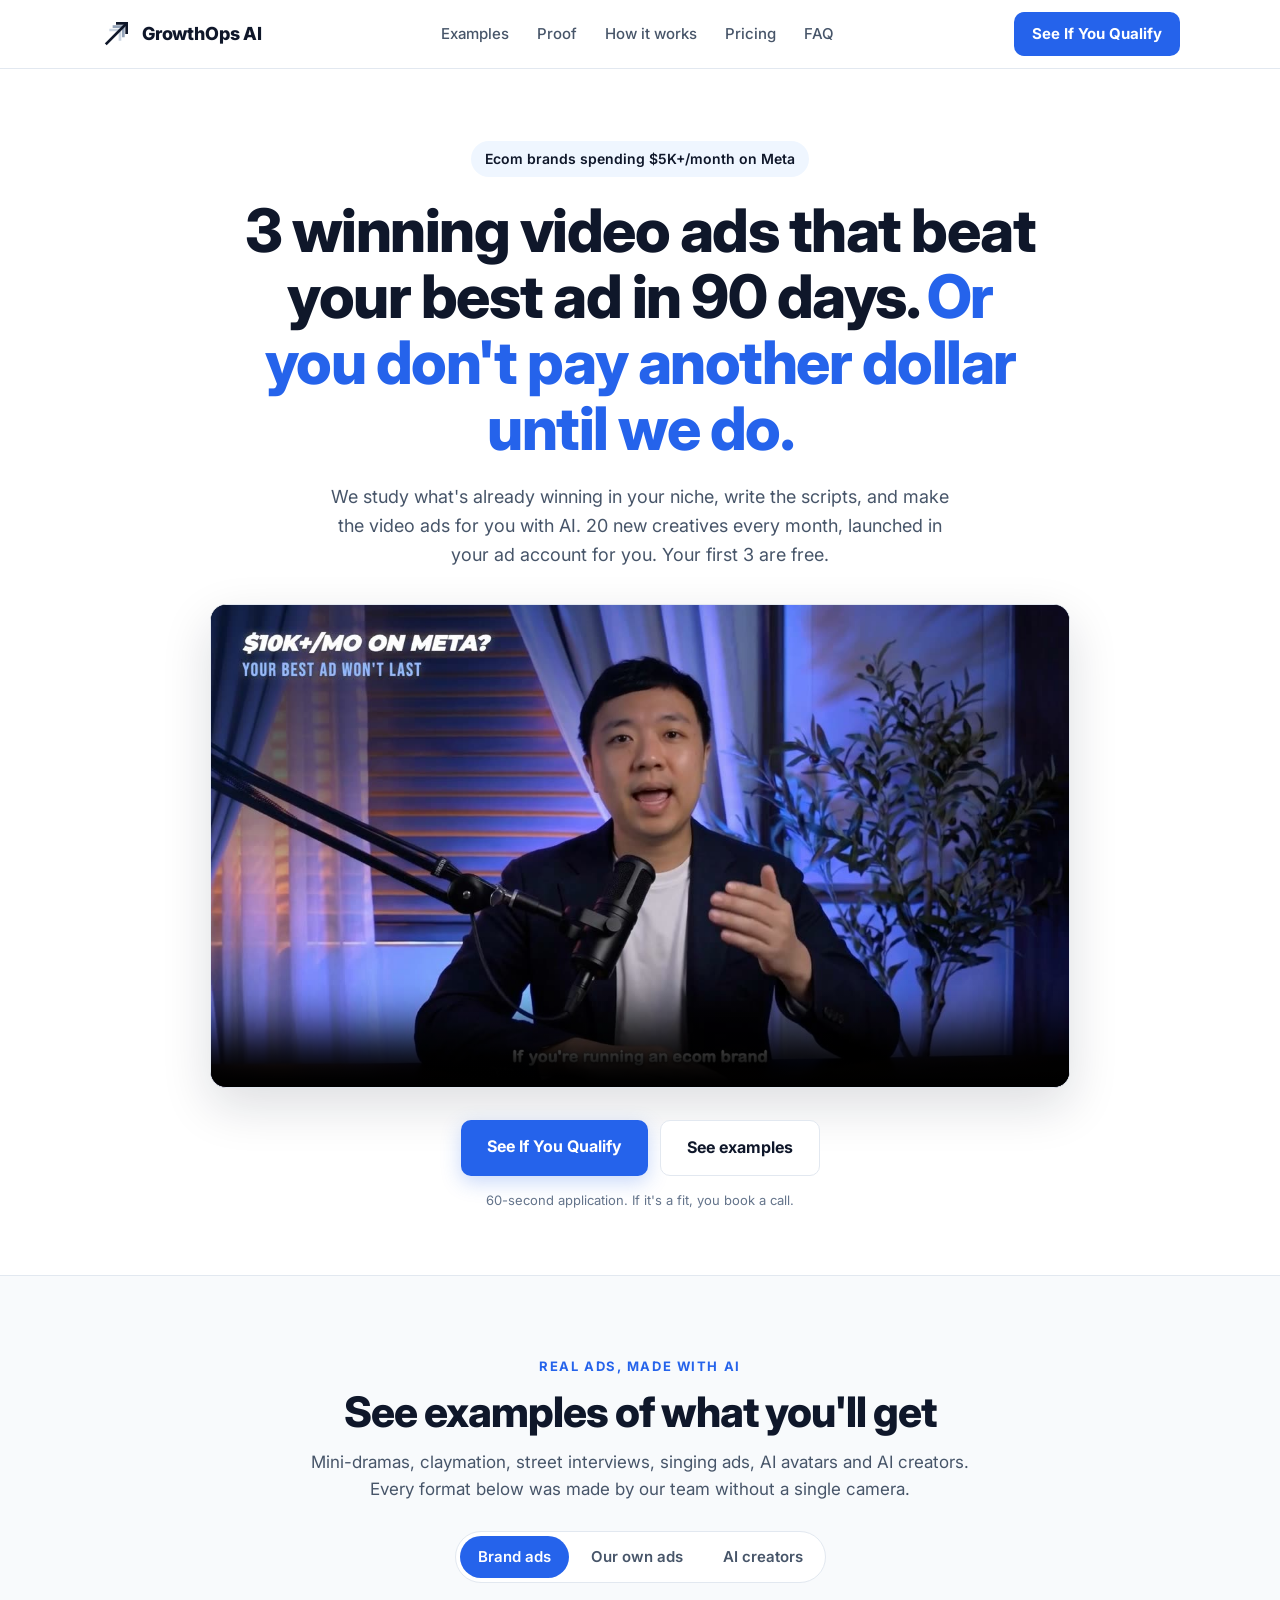
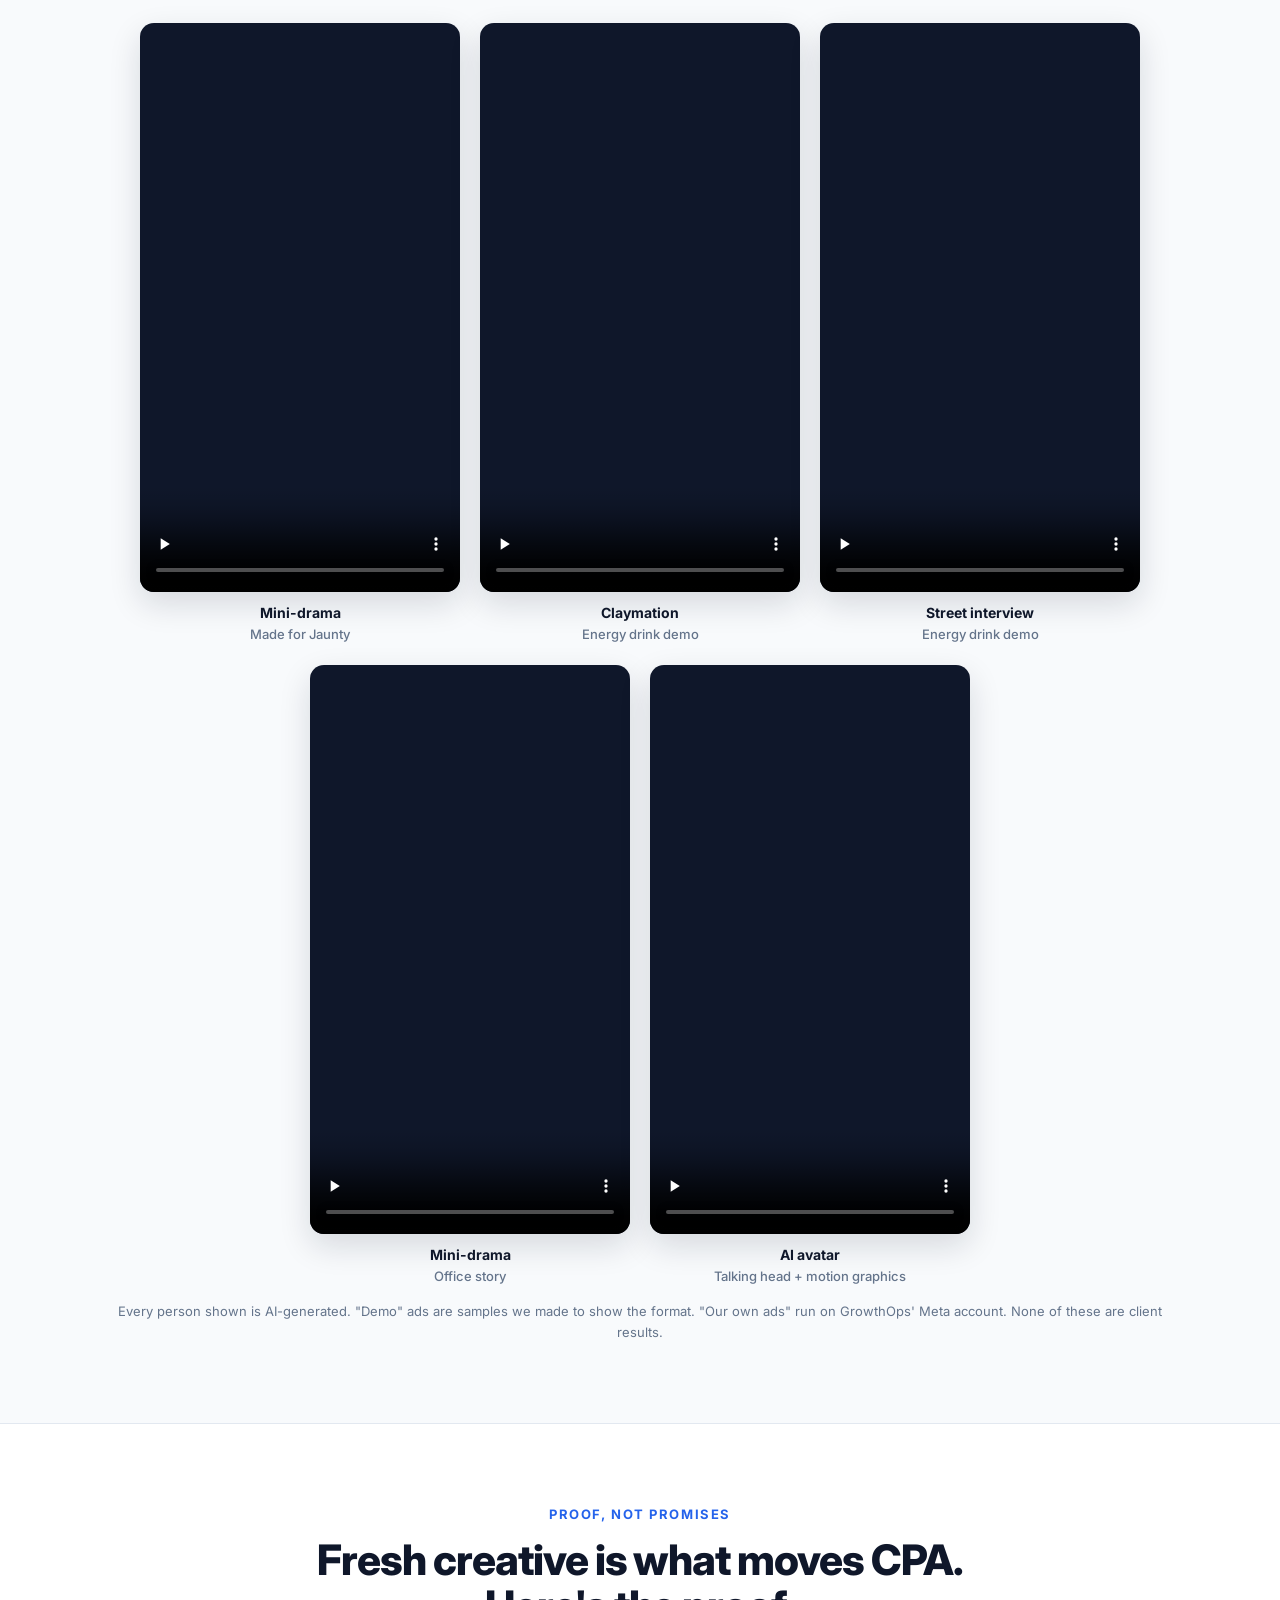
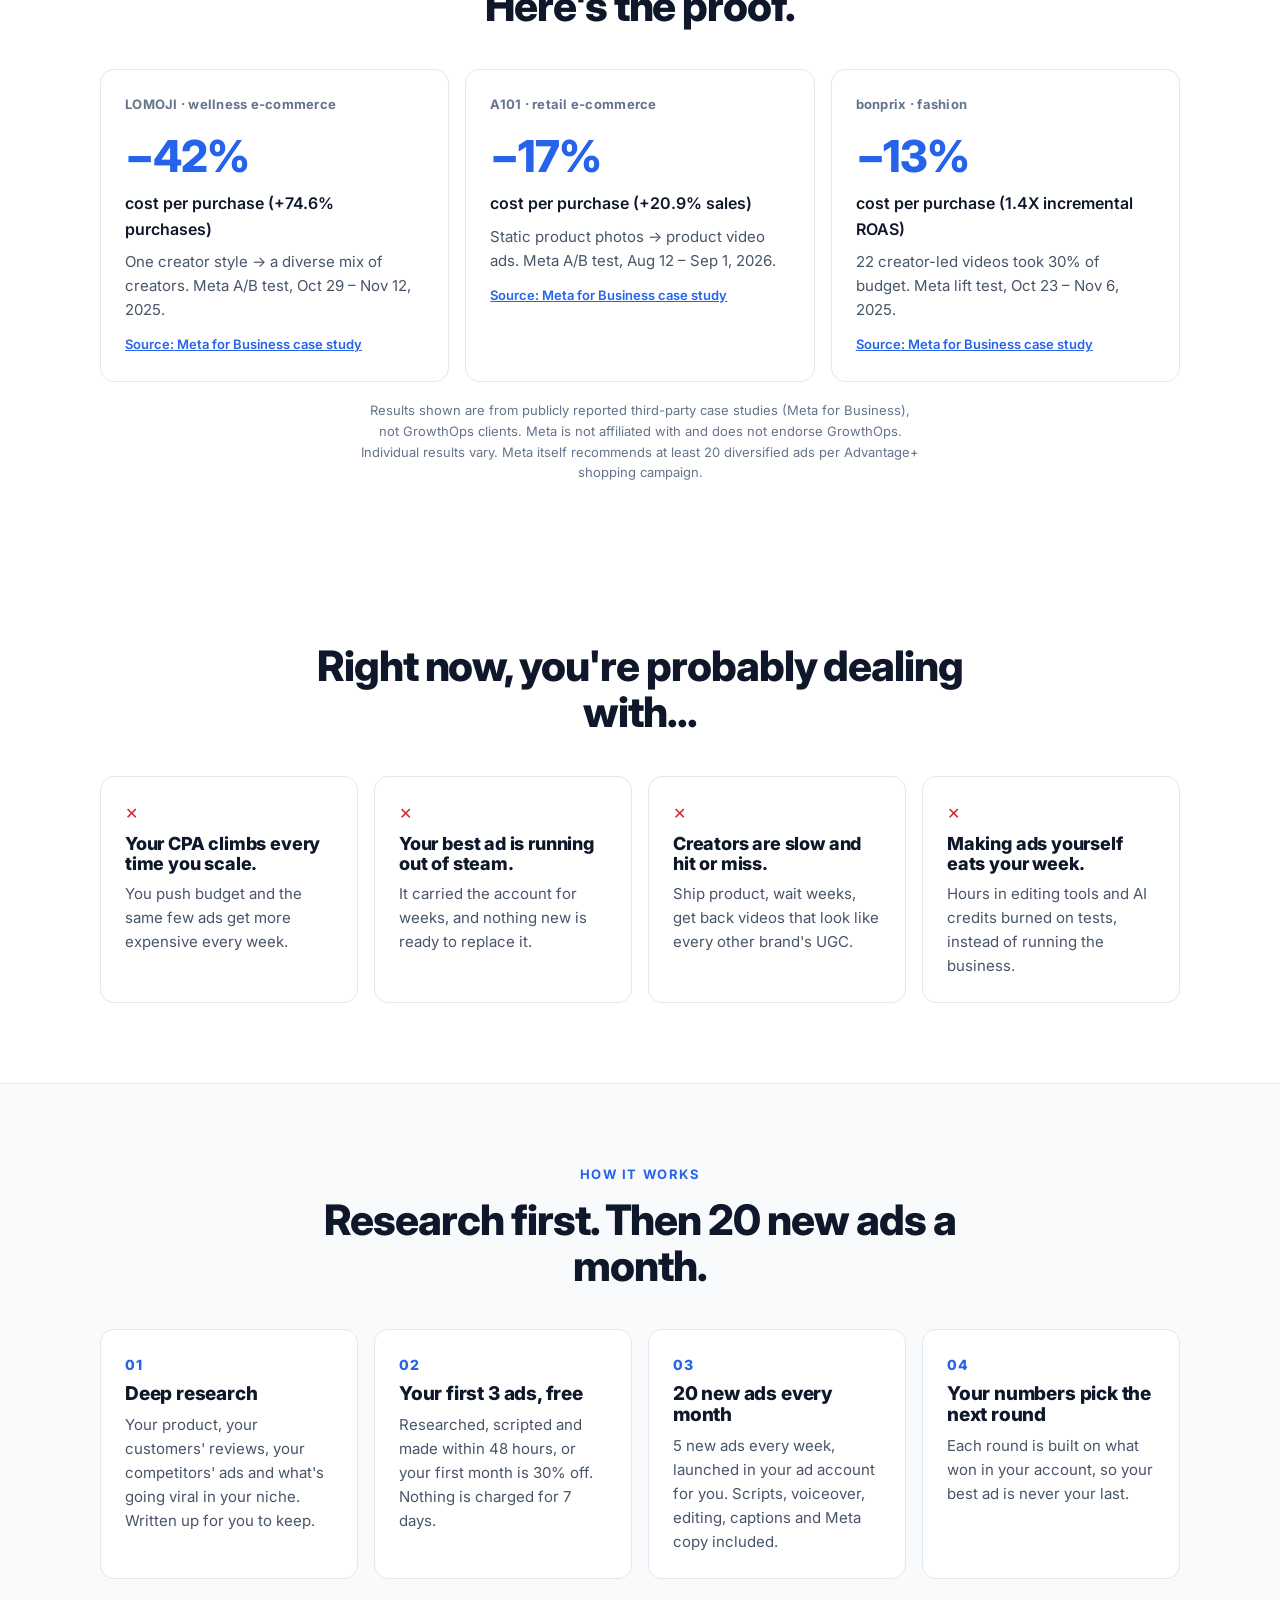
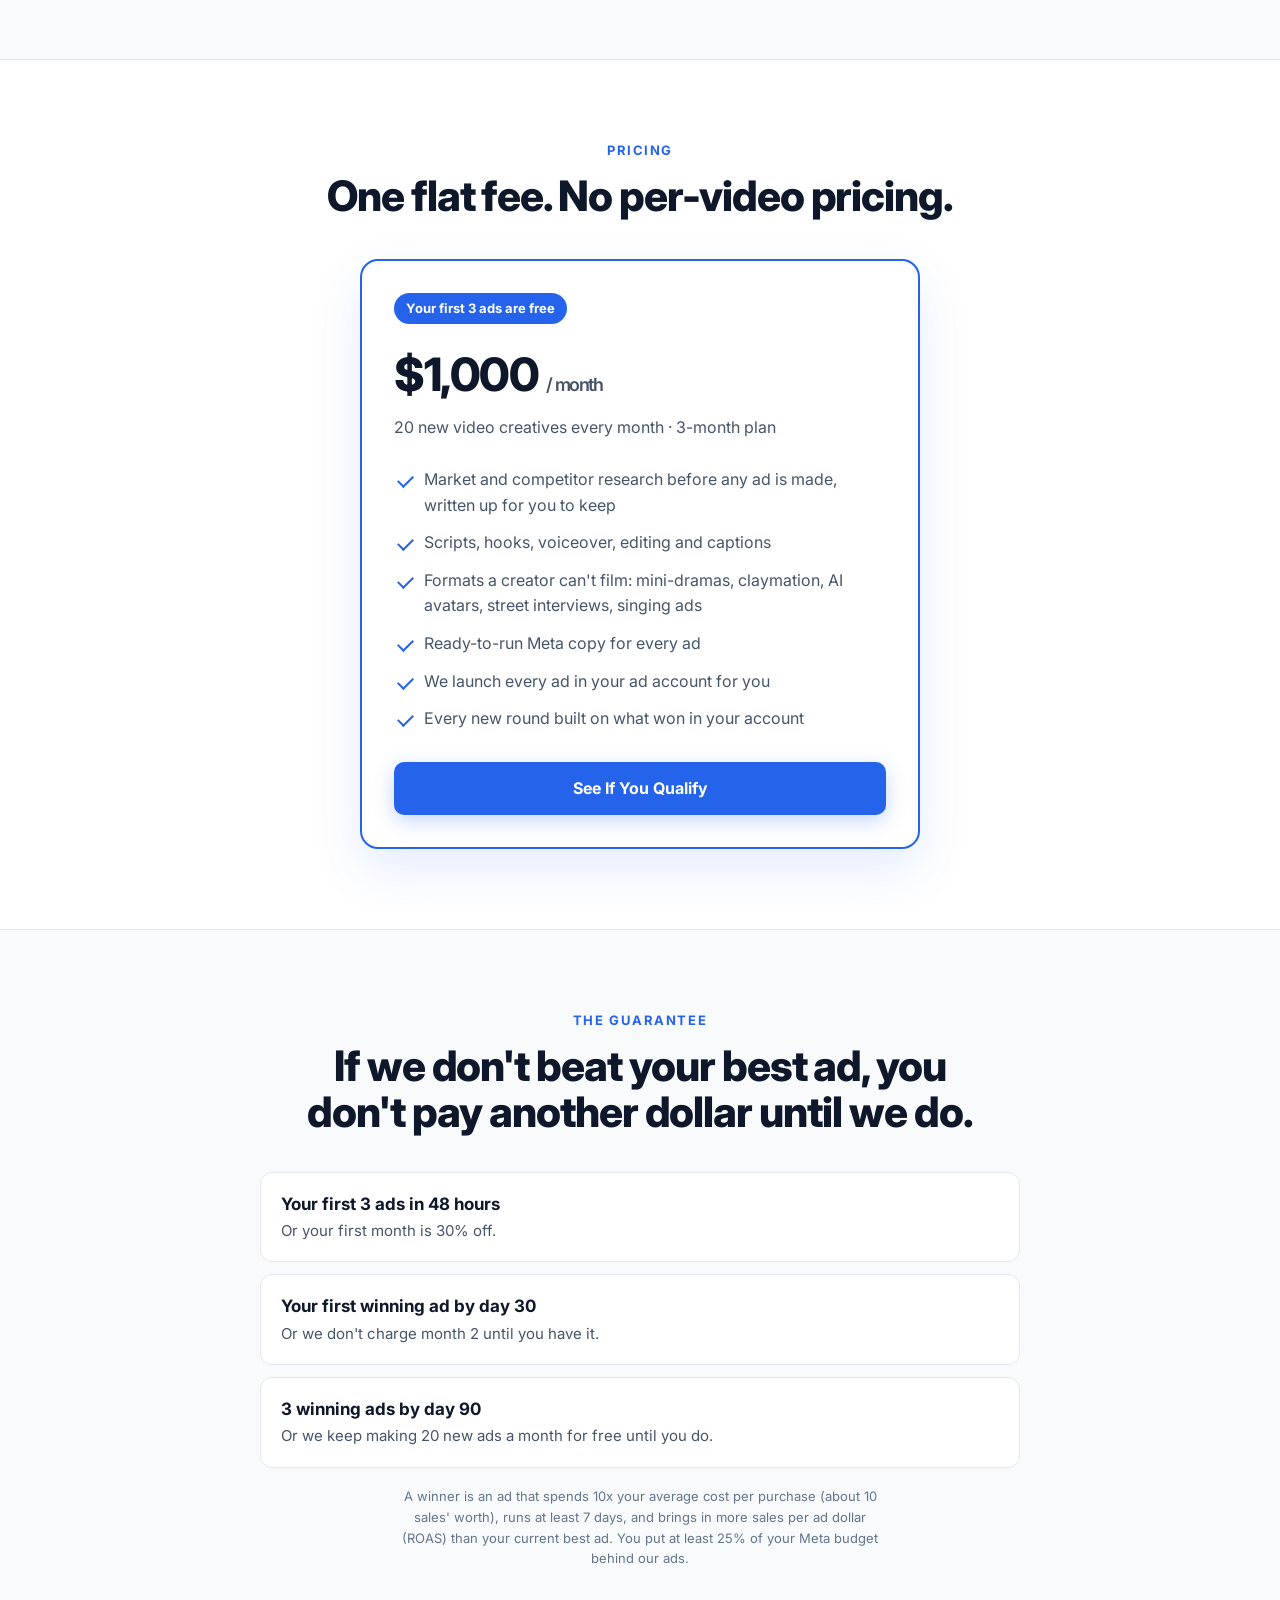
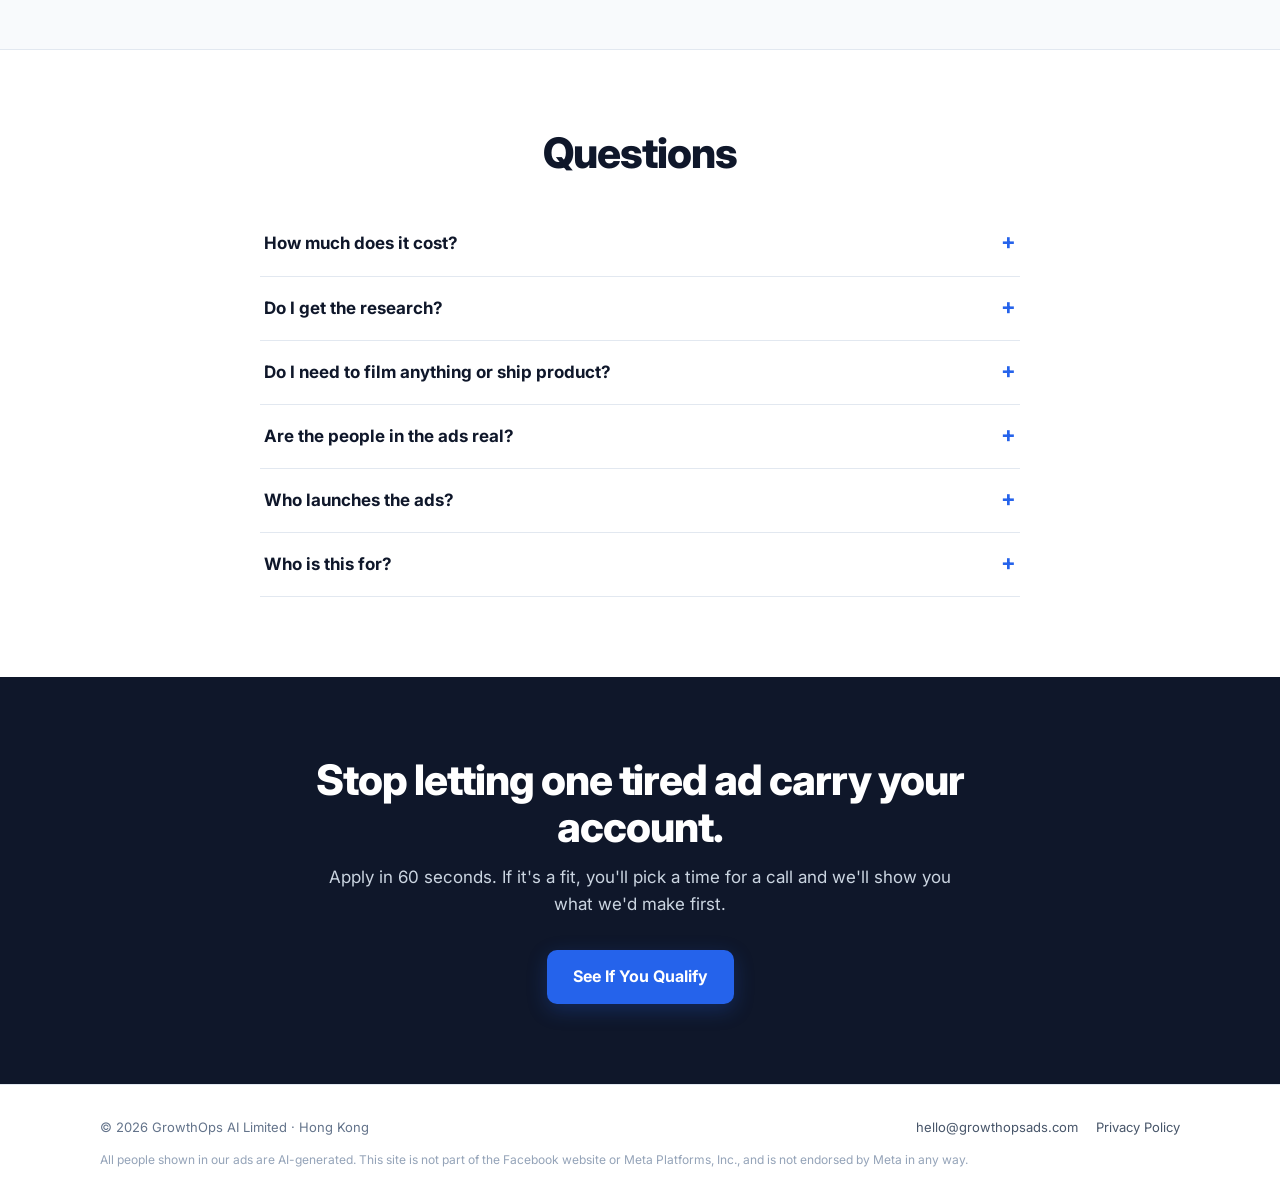
==== index.html @ 93dd4c8d "Homepage: spend threshold $10K -> $5K Co-Authored-By: Claude Opus 5.5 <noreply@anthropic.com>" ====
<!doctype html><html lang="en"><head><meta charset="utf-8"><meta name="viewport" content="width=device-width,initial-scale=1">
<title>GrowthOps AI · AI video ads for Meta, guaranteed</title>
<meta name="description" content="For ecom brands spending $5K+ a month on Meta: 20 new AI video ads a month, built on deep research. 3 winning ads in 90 days, or you don't pay another dollar until we do. First 3 ads free.">
<meta property="og:title" content="GrowthOps AI · 3 winning video ads in 90 days">
<meta property="og:description" content="20 new AI video ads a month, built on research into your market and what's winning in your niche. Your first 3 are free.">
<meta property="og:image" content="https://assets.cdn.filesafe.space/vjYn6JWwqqvbUFm8tBEt/media/6ae0801b2d54004a64395b63.jpg">
<link rel="icon" href="logo.svg" type="image/svg+xml">
<link rel="preconnect" href="https://fonts.googleapis.com"><link href="https://fonts.googleapis.com/css2?family=Inter:wght@400;500;600;700;800&display=swap" rel="stylesheet">
<link rel="stylesheet" href="site.css">
<style>
.hero{padding:72px 0 64px;text-align:center}
.hero h1{font-size:clamp(34px,5.4vw,60px);max-width:20ch;margin:20px auto 0}
.hero .lead{margin:22px auto 0;font-size:18px;color:var(--mut);max-width:58ch}
.vsl-hero{max-width:860px;margin:34px auto 0;border-radius:16px;overflow:hidden;border:1px solid var(--line);box-shadow:0 18px 50px rgba(15,23,42,.14);background:#0F172A}
.vsl-hero video{display:block;width:100%;aspect-ratio:16/9;background:#0F172A}
.cta-row{display:flex;gap:12px;justify-content:center;flex-wrap:wrap;margin-top:32px}
.grid{display:flex;flex-wrap:wrap;justify-content:center;gap:20px;margin-top:40px}
.grid figure{margin:0;width:calc((100% - 40px)/3);max-width:320px;min-width:150px}
.grid video{display:block;width:100%;aspect-ratio:9/16;object-fit:cover;background:#0F172A;border-radius:14px;box-shadow:0 12px 32px rgba(15,23,42,.14)}
.grid figcaption{margin-top:10px;font-weight:700;font-size:14px}
.grid figcaption span{display:block;font-weight:500;color:var(--mut2);font-size:13px}
.grid[hidden]{display:none}
.tabs{display:inline-flex;gap:4px;margin-top:28px;background:#fff;border:1px solid var(--line);border-radius:999px;padding:4px}
.tabs button{font:inherit;font-weight:600;font-size:15px;border:0;background:none;color:var(--mut);padding:9px 18px;border-radius:999px;cursor:pointer}
.tabs button.on{background:var(--acc);color:#fff}
.proof .who{font-weight:700;font-size:13px;color:var(--mut2);letter-spacing:.02em}
.proof .big{font-size:44px;font-weight:800;color:var(--acc);letter-spacing:-.03em;margin-top:6px}
.proof .what{font-weight:600}
.proof a{display:inline-block;margin-top:12px;font-size:13px;color:var(--acc);font-weight:600}
.cards{display:grid;grid-template-columns:repeat(auto-fit,minmax(230px,1fr));gap:16px;margin-top:40px;text-align:left}
.card{background:#fff;border:1px solid var(--line);border-radius:14px;padding:24px}
.card .n{font-weight:800;color:var(--acc);font-size:14px;letter-spacing:.08em}
.card h3{font-size:19px;margin-top:8px;letter-spacing:-.01em}
.card p{margin-top:8px;color:var(--mut);font-size:15px}
.pain .card h3{font-size:18px}
.pain .card .x{color:#DC2626;font-weight:800}
.price{max-width:560px;margin:40px auto 0;text-align:left;background:#fff;border:2px solid var(--acc);border-radius:18px;padding:32px;box-shadow:0 20px 50px rgba(37,99,235,.12)}
.price .tag{display:inline-block;background:var(--acc);color:#fff;font-weight:700;font-size:13px;padding:5px 12px;border-radius:999px}
.price .amt{font-size:46px;font-weight:800;margin-top:14px;letter-spacing:-.03em}
.price .amt small{font-size:18px;color:var(--mut);font-weight:600}
.price .sub{color:var(--mut);margin-top:4px}
.price .list{margin-top:20px}
.price .list li{border:none;padding:6px 0 6px 30px;margin:0;background:none}
.price .list li::before{left:4px;top:14px}
.price .btn{display:block;text-align:center;margin-top:24px}
.guar{max-width:760px;margin:36px auto 0;display:grid;gap:12px;text-align:left}
.guar div{background:#fff;border:1px solid var(--line);border-radius:12px;padding:18px 20px}
.guar b{display:block;font-size:17px}
.guar span{color:var(--mut);font-size:15px}
.faq{max-width:760px;margin:36px auto 0;text-align:left}
.faq details{border-bottom:1px solid var(--line);padding:18px 4px}
.faq summary{cursor:pointer;font-weight:700;font-size:17px;list-style:none;display:flex;justify-content:space-between;gap:16px}
.faq summary::after{content:"+";color:var(--acc);font-size:22px;line-height:1}
.faq details[open] summary::after{content:"–"}
.faq p{margin-top:10px;color:var(--mut)}
.final{background:#0F172A;color:#fff}
.final h2{color:#fff}
.final .lead{color:#CBD5E1}
@media(max-width:640px){.grid{gap:12px}.grid figure{width:calc((100% - 12px)/2)}.hero{padding:48px 0 48px}.sec{padding:60px 0}.price{padding:24px}}
</style>
<script>
!function(f,b,e,v,n,t,s){if(f.fbq)return;n=f.fbq=function(){n.callMethod?n.callMethod.apply(n,arguments):n.queue.push(arguments)};if(!f._fbq)f._fbq=n;n.push=n;n.loaded=!0;n.version='2.0';n.queue=[];t=b.createElement(e);t.async=!0;t.src=v;s=b.getElementsByTagName(e)[0];s.parentNode.insertBefore(t,s)}(window,document,'script','https://connect.facebook.net/en_US/fbevents.js');
fbq('init','1099020262837967');fbq('track','PageView');
</script>
</head>
<body>
<header class="nav"><div class="wrap">
  <a class="brand" href="./"><img src="logo.svg" alt=""><span>GrowthOps AI</span></a>
  <nav class="links"><a href="#work">Examples</a><a href="#proof">Proof</a><a href="#how">How it works</a><a href="#pricing">Pricing</a><a href="#faq">FAQ</a></nav>
  <a class="btn btn-sm" href="https://go.growthopsads.com/guarantee-page-7169">See If You Qualify</a>
</div></header>

<main>
<section class="hero"><div class="wrap">
  <span class="pill">Ecom brands spending $5K+/month on Meta</span>
  <h1>3 winning video ads that beat your best ad in 90 days. <span class="hl">Or you don't pay another dollar until we do.</span></h1>
  <p class="lead">We study what's already winning in your niche, write the scripts, and make the video ads for you with AI. 20 new creatives every month, launched in your ad account for you. Your first 3 are free.</p>
  <div class="vsl-hero"><video controls playsinline preload="metadata" poster="home-vsl-poster.jpg" src="home-vsl.mp4" aria-label="How GrowthOps works, 80-second video"></video></div>
  <div class="cta-row"><a class="btn" href="https://go.growthopsads.com/guarantee-page-7169">See If You Qualify</a><a class="btn btn-ghost" href="#work">See examples</a></div>
  <p class="note">60-second application. If it's a fit, you book a call.</p>
</div></section>

<section class="sec soft" id="work"><div class="wrap">
  <div class="eyebrow">Real ads, made with AI</div>
  <h2>See examples of what you'll get</h2>
  <p class="lead">Mini-dramas, claymation, street interviews, singing ads, AI avatars and AI creators. Every format below was made by our team without a single camera.</p>
  <div class="tabs" role="tablist"><button class="on" data-for="brand">Brand ads</button><button data-for="own">Our own ads</button><button data-for="creators">AI creators</button></div>
  <div class="grid" data-tab="brand">
    <figure><video controls playsinline preload="none" poster="https://assets.cdn.filesafe.space/vjYn6JWwqqvbUFm8tBEt/media/6adb352dac05a0d91fe19c22.jpg" src="https://assets.cdn.filesafe.space/vjYn6JWwqqvbUFm8tBEt/media/6adb359dac05a0d91fe1a840.mp4"></video><figcaption>Mini-drama<span>Made for Jaunty</span></figcaption></figure>
    <figure><video controls playsinline preload="none" poster="https://assets.cdn.filesafe.space/vjYn6JWwqqvbUFm8tBEt/media/6adb352da0c3fa1f7d9270de.jpg" src="https://assets.cdn.filesafe.space/vjYn6JWwqqvbUFm8tBEt/media/6adb357d3699fd27a0b42d91.mp4"></video><figcaption>Claymation<span>Energy drink demo</span></figcaption></figure>
    <figure><video controls playsinline preload="none" poster="https://assets.cdn.filesafe.space/vjYn6JWwqqvbUFm8tBEt/media/6adb352dfdcb71bb829159cc.jpg" src="https://assets.cdn.filesafe.space/vjYn6JWwqqvbUFm8tBEt/media/6adb3586ac05a0d91fe1a527.mp4"></video><figcaption>Street interview<span>Energy drink demo</span></figcaption></figure>
    <figure><video controls playsinline preload="none" poster="https://assets.cdn.filesafe.space/vjYn6JWwqqvbUFm8tBEt/media/6adb352d55feecaeeac7d639.jpg" src="https://assets.cdn.filesafe.space/vjYn6JWwqqvbUFm8tBEt/media/6adb3598a0c3fa1f7d927e2e.mp4"></video><figcaption>Mini-drama<span>Office story</span></figcaption></figure>
    <figure><video controls playsinline preload="none" poster="https://assets.cdn.filesafe.space/vjYn6JWwqqvbUFm8tBEt/media/6adb352da0c3fa1f7d9270f3.jpg" src="https://assets.cdn.filesafe.space/vjYn6JWwqqvbUFm8tBEt/media/6adb35803699fd27a0b42dfd.mp4"></video><figcaption>AI avatar<span>Talking head + motion graphics</span></figcaption></figure>
  </div>
  <div class="grid" data-tab="own" hidden>
    <figure><video controls playsinline preload="none" poster="https://assets.cdn.filesafe.space/vjYn6JWwqqvbUFm8tBEt/media/6ae0801b2d54004a64395b63.jpg" src="https://assets.cdn.filesafe.space/vjYn6JWwqqvbUFm8tBEt/media/6ae07edad542268bb45ffb23.mp4"></video><figcaption>Singing ad<span>GrowthOps</span></figcaption></figure>
    <figure><video controls playsinline preload="none" poster="https://assets.cdn.filesafe.space/vjYn6JWwqqvbUFm8tBEt/media/6ae0801be477f470ce975f6d.jpg" src="https://assets.cdn.filesafe.space/vjYn6JWwqqvbUFm8tBEt/media/6ae07eda36aa4a07e8013759.mp4"></video><figcaption>Founder-style talking ad<span>GrowthOps</span></figcaption></figure>
    <figure><video controls playsinline preload="none" poster="https://assets.cdn.filesafe.space/vjYn6JWwqqvbUFm8tBEt/media/6ae0801be477f470ce975f6e.jpg" src="https://assets.cdn.filesafe.space/vjYn6JWwqqvbUFm8tBEt/media/6ae07eda36aa4a07e8013764.mp4"></video><figcaption>Street interview<span>GrowthOps</span></figcaption></figure>
    <figure><video controls playsinline preload="none" poster="https://assets.cdn.filesafe.space/vjYn6JWwqqvbUFm8tBEt/media/6ae0801bc62ddbd638d39a1c.jpg" src="https://assets.cdn.filesafe.space/vjYn6JWwqqvbUFm8tBEt/media/6ae07edac62ddbd638d3839a.mp4"></video><figcaption>Seasonal singing ad<span>GrowthOps</span></figcaption></figure>
    <figure><video controls playsinline preload="none" poster="https://assets.cdn.filesafe.space/vjYn6JWwqqvbUFm8tBEt/media/6ae0801b9c1511d5b9fd9b8f.jpg" src="https://assets.cdn.filesafe.space/vjYn6JWwqqvbUFm8tBEt/media/6ae07eda736386d0dc0298bb.mp4"></video><figcaption>Animated story ad<span>GrowthOps</span></figcaption></figure>
  </div>
  <div class="grid" data-tab="creators" hidden>
    <figure><video controls playsinline preload="none" poster="https://assets.cdn.filesafe.space/vjYn6JWwqqvbUFm8tBEt/media/6adb352da0c3fa1f7d9270f1.jpg" src="https://assets.cdn.filesafe.space/vjYn6JWwqqvbUFm8tBEt/media/6adb35a155feecaeeac7e3b9.mp4"></video><figcaption>AI creator<span>Couple dance</span></figcaption></figure>
    <figure><video controls playsinline preload="none" poster="https://assets.cdn.filesafe.space/vjYn6JWwqqvbUFm8tBEt/media/6adb352e55feecaeeac7d682.jpg" src="https://assets.cdn.filesafe.space/vjYn6JWwqqvbUFm8tBEt/media/6adb35a4a0c3fa1f7d927f69.mp4"></video><figcaption>AI creator<span>Group trend</span></figcaption></figure>
    <figure><video controls playsinline preload="none" poster="https://assets.cdn.filesafe.space/vjYn6JWwqqvbUFm8tBEt/media/6adb352e55feecaeeac7d683.jpg" src="https://assets.cdn.filesafe.space/vjYn6JWwqqvbUFm8tBEt/media/6adb35a7fdcb71bb82916957.mp4"></video><figcaption>AI creator<span>Lifestyle</span></figcaption></figure>
    <figure><video controls playsinline preload="none" poster="https://assets.cdn.filesafe.space/vjYn6JWwqqvbUFm8tBEt/media/6adb352ea0c3fa1f7d927130.jpg" src="https://assets.cdn.filesafe.space/vjYn6JWwqqvbUFm8tBEt/media/6adb35aca0c3fa1f7d928025.mp4"></video><figcaption>AI creator<span>Fitness</span></figcaption></figure>
  </div>
  <p class="note">Every person shown is AI-generated. "Demo" ads are samples we made to show the format. "Our own ads" run on GrowthOps' Meta account. None of these are client results.</p>
</div></section>

<section class="sec" id="proof"><div class="wrap">
  <div class="eyebrow">Proof, not promises</div>
  <h2>Fresh creative is what moves CPA. Here's the proof.</h2>
  <div class="cards proof">
    <div class="card"><div class="who">LOMOJI · wellness e-commerce</div><div class="big">−42%</div><div class="what">cost per purchase (+74.6% purchases)</div><p>One creator style → a diverse mix of creators. Meta A/B test, Oct 29 – Nov 12, 2025.</p><a href="https://www.facebook.com/business/success/lomoji" target="_blank" rel="noopener">Source: Meta for Business case study</a></div>
    <div class="card"><div class="who">A101 · retail e-commerce</div><div class="big">−17%</div><div class="what">cost per purchase (+20.9% sales)</div><p>Static product photos → product video ads. Meta A/B test, Aug 12 – Sep 1, 2026.</p><a href="https://www.facebook.com/business/success/a101" target="_blank" rel="noopener">Source: Meta for Business case study</a></div>
    <div class="card"><div class="who">bonprix · fashion</div><div class="big">−13%</div><div class="what">cost per purchase (1.4X incremental ROAS)</div><p>22 creator-led videos took 30% of budget. Meta lift test, Oct 23 – Nov 6, 2025.</p><a href="https://www.facebook.com/business/success/3-bonprix" target="_blank" rel="noopener">Source: Meta for Business case study</a></div>
  </div>
  <p class="note" style="max-width:70ch;margin:18px auto 0">Results shown are from publicly reported third-party case studies (Meta for Business), not GrowthOps clients. Meta is not affiliated with and does not endorse GrowthOps. Individual results vary. Meta itself recommends at least 20 diversified ads per Advantage+ shopping campaign.</p>
</div></section>

<section class="sec pain"><div class="wrap">
  <h2>Right now, you're probably dealing with...</h2>
  <div class="cards">
    <div class="card"><span class="x">✕</span><h3>Your CPA climbs every time you scale.</h3><p>You push budget and the same few ads get more expensive every week.</p></div>
    <div class="card"><span class="x">✕</span><h3>Your best ad is running out of steam.</h3><p>It carried the account for weeks, and nothing new is ready to replace it.</p></div>
    <div class="card"><span class="x">✕</span><h3>Creators are slow and hit or miss.</h3><p>Ship product, wait weeks, get back videos that look like every other brand's UGC.</p></div>
    <div class="card"><span class="x">✕</span><h3>Making ads yourself eats your week.</h3><p>Hours in editing tools and AI credits burned on tests, instead of running the business.</p></div>
  </div>
</div></section>

<section class="sec soft" id="how"><div class="wrap">
  <div class="eyebrow">How it works</div>
  <h2>Research first. Then 20 new ads a month.</h2>
  <div class="cards">
    <div class="card"><div class="n">01</div><h3>Deep research</h3><p>Your product, your customers' reviews, your competitors' ads and what's going viral in your niche. Written up for you to keep.</p></div>
    <div class="card"><div class="n">02</div><h3>Your first 3 ads, free</h3><p>Researched, scripted and made within 48 hours, or your first month is 30% off. Nothing is charged for 7 days.</p></div>
    <div class="card"><div class="n">03</div><h3>20 new ads every month</h3><p>5 new ads every week, launched in your ad account for you. Scripts, voiceover, editing, captions and Meta copy included.</p></div>
    <div class="card"><div class="n">04</div><h3>Your numbers pick the next round</h3><p>Each round is built on what won in your account, so your best ad is never your last.</p></div>
  </div>
</div></section>

<section class="sec" id="pricing"><div class="wrap">
  <div class="eyebrow">Pricing</div>
  <h2>One flat fee. No per-video pricing.</h2>
  <div class="price">
    <span class="tag">Your first 3 ads are free</span>
    <div class="amt">$1,000 <small>/ month</small></div>
    <div class="sub">20 new video creatives every month · 3-month plan</div>
    <ul class="list">
      <li>Market and competitor research before any ad is made, written up for you to keep</li>
      <li>Scripts, hooks, voiceover, editing and captions</li>
      <li>Formats a creator can't film: mini-dramas, claymation, AI avatars, street interviews, singing ads</li>
      <li>Ready-to-run Meta copy for every ad</li>
      <li>We launch every ad in your ad account for you</li>
      <li>Every new round built on what won in your account</li>
    </ul>
    <a class="btn" href="https://go.growthopsads.com/guarantee-page-7169">See If You Qualify</a>
  </div>
</div></section>

<section class="sec soft"><div class="wrap">
  <div class="eyebrow">The guarantee</div>
  <h2>If we don't beat your best ad, you don't pay another dollar until we do.</h2>
  <div class="guar">
    <div><b>Your first 3 ads in 48 hours</b><span>Or your first month is 30% off.</span></div>
    <div><b>Your first winning ad by day 30</b><span>Or we don't charge month 2 until you have it.</span></div>
    <div><b>3 winning ads by day 90</b><span>Or we keep making 20 new ads a month for free until you do.</span></div>
  </div>
  <p class="note" style="max-width:62ch;margin:18px auto 0">A winner is an ad that spends 10x your average cost per purchase (about 10 sales' worth), runs at least 7 days, and brings in more sales per ad dollar (ROAS) than your current best ad. You put at least 25% of your Meta budget behind our ads.</p>
</div></section>

<section class="sec" id="faq"><div class="wrap">
  <h2>Questions</h2>
  <div class="faq">
    <details><summary>How much does it cost?</summary><p>$1,000 a month for 20 new video creatives, on a 3-month plan. Your first 3 ads are free, and nothing is charged for 7 days.</p></details>
    <details><summary>Do I get the research?</summary><p>Yes. Before we make any ad, we research your market, your customers and your competitors, and you keep the written report.</p></details>
    <details><summary>Do I need to film anything or ship product?</summary><p>No. Every ad is made with AI, so there is nothing to film and no product to ship.</p></details>
    <details><summary>Are the people in the ads real?</summary><p>No. Every person in our ads is AI-generated, and we never present them as real customers.</p></details>
    <details><summary>Who launches the ads?</summary><p>We do. You give us partner access to your Meta ad account, and we launch every new ad for you.</p></details>
    <details><summary>Who is this for?</summary><p>E-commerce brands already spending $5K or more a month on Meta, where fresh creative is the bottleneck.</p></details>
  </div>
</div></section>

<section class="sec final"><div class="wrap">
  <h2>Stop letting one tired ad carry your account.</h2>
  <p class="lead">Apply in 60 seconds. If it's a fit, you'll pick a time for a call and we'll show you what we'd make first.</p>
  <div class="cta-row"><a class="btn" href="https://go.growthopsads.com/guarantee-page-7169">See If You Qualify</a></div>
</div></section>
</main>

<footer class="foot"><div class="wrap">
  <div>© 2026 GrowthOps AI Limited · Hong Kong</div>
  <div><a href="mailto:hello@growthopsads.com">hello@growthopsads.com</a><a href="privacy.html">Privacy Policy</a></div>
  <div class="fine">All people shown in our ads are AI-generated. This site is not part of the Facebook website or Meta Platforms, Inc., and is not endorsed by Meta in any way.</div>
</div></footer>
<script>
document.querySelectorAll('#work video').forEach(function(v){v.addEventListener('play',function(){document.querySelectorAll('video').forEach(function(o){if(o!==v&&!o.paused)o.pause()})})});
document.querySelectorAll('.tabs button').forEach(function(b){b.addEventListener('click',function(){document.querySelectorAll('.tabs button').forEach(function(x){x.classList.toggle('on',x===b)});document.querySelectorAll('#work .grid').forEach(function(g){g.hidden=g.dataset.tab!==b.dataset.for});document.querySelectorAll('#work video').forEach(function(v){v.pause()})})});
</script>
</body></html>
---- site.css ----
:root{--bg:#fff;--soft:#F8FAFC;--txt:#0F172A;--mut:#475569;--mut2:#64748B;--line:#E2E8F0;--acc:#2563EB;--acc2:#1D4ED8;--accbg:#EFF6FF;--ff:"Inter",system-ui,-apple-system,"Segoe UI",sans-serif}
*{box-sizing:border-box}
html{scroll-behavior:smooth}
body{margin:0;font-family:var(--ff);color:var(--txt);background:var(--bg);font-size:16px;line-height:1.6;-webkit-font-smoothing:antialiased}
h1,h2,h3{margin:0;font-weight:800;letter-spacing:-.025em;line-height:1.1}
p{margin:0}a{color:inherit}
.wrap{max-width:1120px;margin:0 auto;padding:0 20px}
.nav{position:sticky;top:0;z-index:10;background:rgba(255,255,255,.92);backdrop-filter:blur(12px);-webkit-backdrop-filter:blur(12px);border-bottom:1px solid var(--line)}
.nav .wrap{display:flex;align-items:center;justify-content:space-between;height:68px;gap:16px}
.brand{display:flex;align-items:center;gap:10px;text-decoration:none;font-weight:800;font-size:18px;letter-spacing:-.01em}
.brand img{width:32px;height:32px}
.links{display:flex;gap:28px;font-size:15px;font-weight:500;color:var(--mut)}
.links a{text-decoration:none}.links a:hover{color:var(--txt)}
.btn{display:inline-block;font-weight:700;font-size:16px;padding:14px 26px;border-radius:10px;text-decoration:none;background:var(--acc);color:#fff;box-shadow:0 6px 20px rgba(37,99,235,.25);transition:background .15s}
.btn:hover{background:var(--acc2)}
.btn-sm{padding:10px 18px;font-size:15px;box-shadow:none}
.btn-ghost{background:#fff;color:var(--txt);border:1px solid var(--line);box-shadow:none}
.btn-ghost:hover{background:var(--soft)}
.pill{display:inline-block;background:var(--accbg);color:var(--txt);font-weight:600;font-size:14px;padding:7px 14px;border-radius:999px}
.eyebrow{font-weight:700;font-size:13px;letter-spacing:.12em;text-transform:uppercase;color:var(--acc);margin-bottom:12px}
.hl{color:var(--acc)}
.sec{padding:80px 0;text-align:center}
.sec.soft{background:var(--soft);border-top:1px solid var(--line);border-bottom:1px solid var(--line)}
.sec h2{font-size:clamp(28px,4vw,42px);max-width:24ch;margin:0 auto}
.sec .lead{margin:14px auto 0;color:var(--mut);font-size:17px;max-width:60ch}
.note{margin-top:14px;color:var(--mut2);font-size:13px}
.list{margin:32px auto 0;padding:0;list-style:none;max-width:720px;text-align:left}
.list li{background:#fff;border:1px solid var(--line);border-radius:12px;padding:16px 20px 16px 50px;margin-top:10px;position:relative;color:var(--mut)}
.list li::before{content:"";position:absolute;left:22px;top:24px;width:13px;height:7px;border-left:2.5px solid var(--acc);border-bottom:2.5px solid var(--acc);transform:rotate(-45deg)}
.doc{max-width:760px;margin:0 auto;padding:64px 20px 96px}
.doc h1{font-size:clamp(32px,4.5vw,48px)}
.doc .meta{color:var(--mut2);font-size:14px;margin-top:10px}
.doc h2{font-size:22px;margin-top:40px}
.doc p,.doc li{color:var(--mut);margin-top:12px;font-size:15px}
.doc ul{padding-left:20px;margin:0}
.doc a{color:var(--acc)}
.back{display:inline-block;color:var(--mut);text-decoration:none;font-weight:600;font-size:14px;margin-bottom:24px}
.foot{padding:32px 0;color:var(--mut2);font-size:13px;border-top:1px solid var(--line)}
.foot .wrap{display:flex;justify-content:space-between;flex-wrap:wrap;gap:12px;align-items:center}
.foot a{color:var(--mut);text-decoration:none;margin-left:18px}
.foot .fine{flex-basis:100%;font-size:12px;color:#94A3B8}
@media(max-width:760px){.links{display:none}}
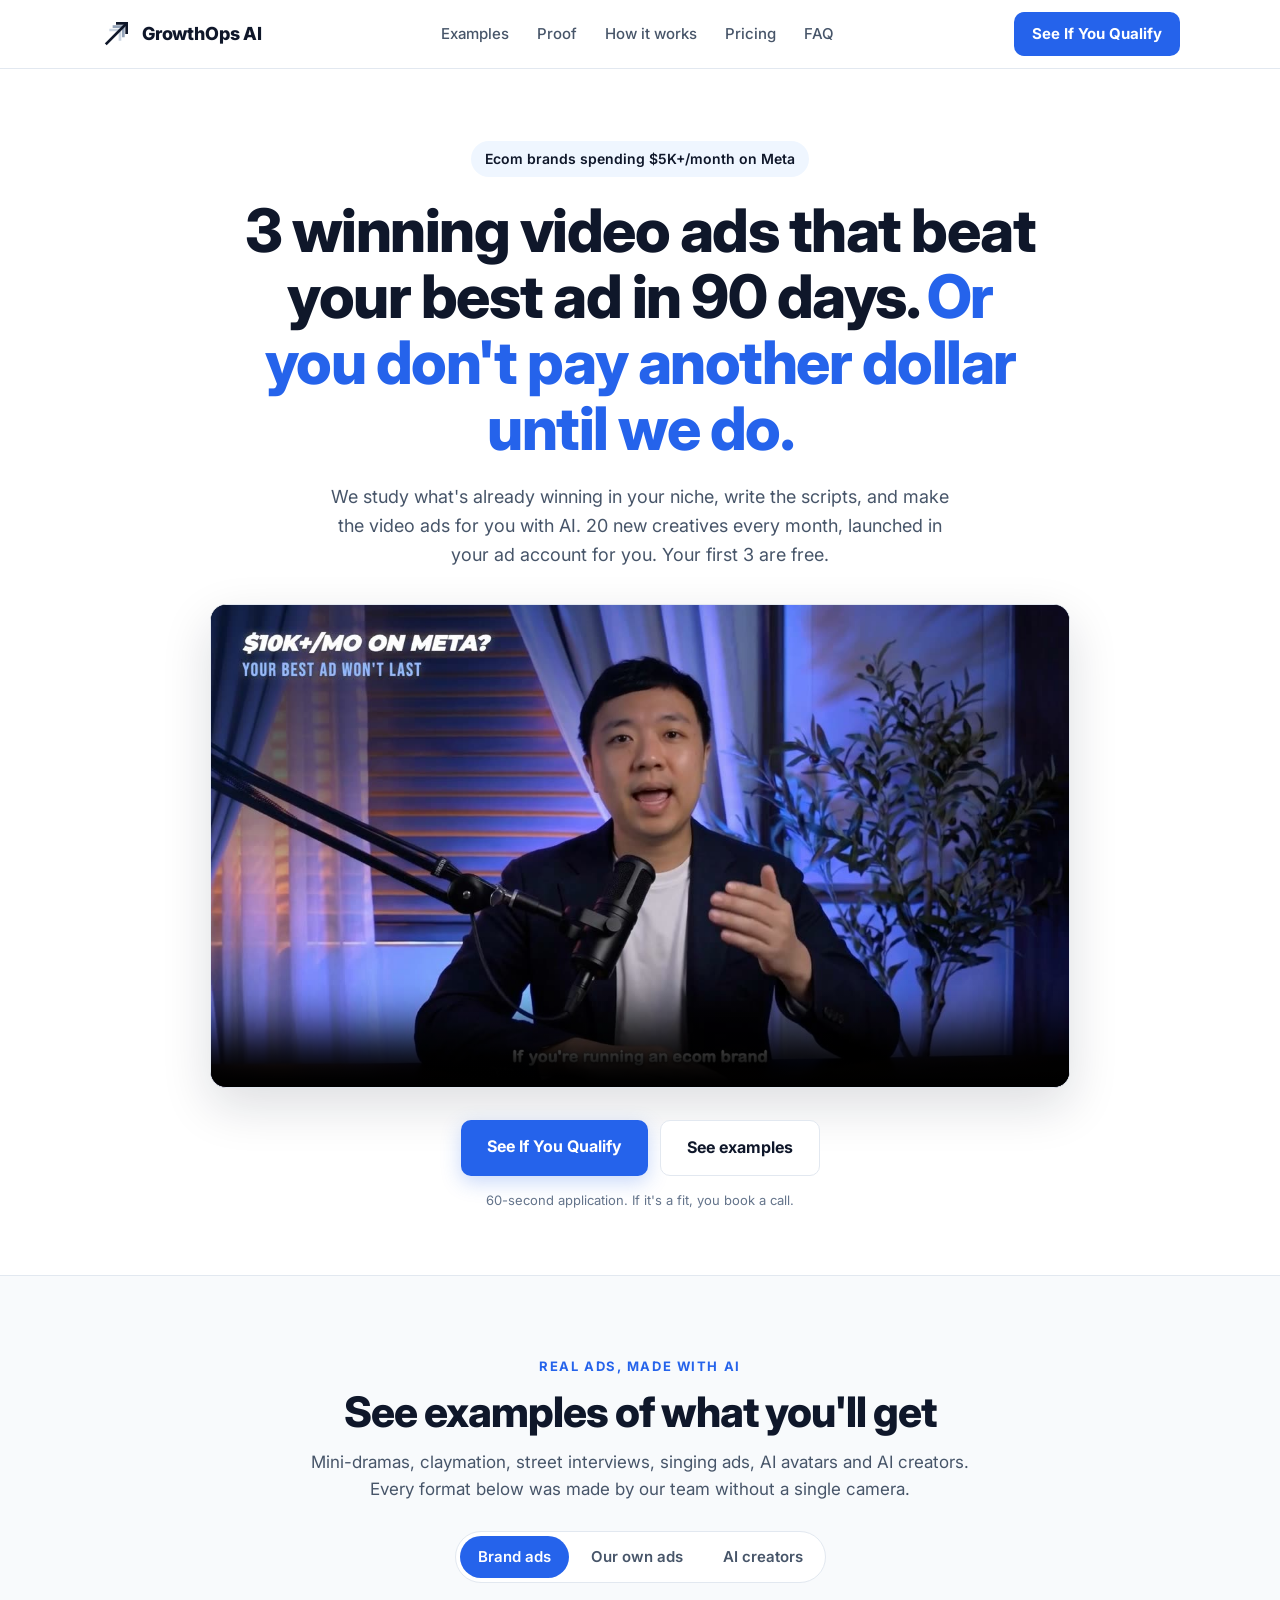
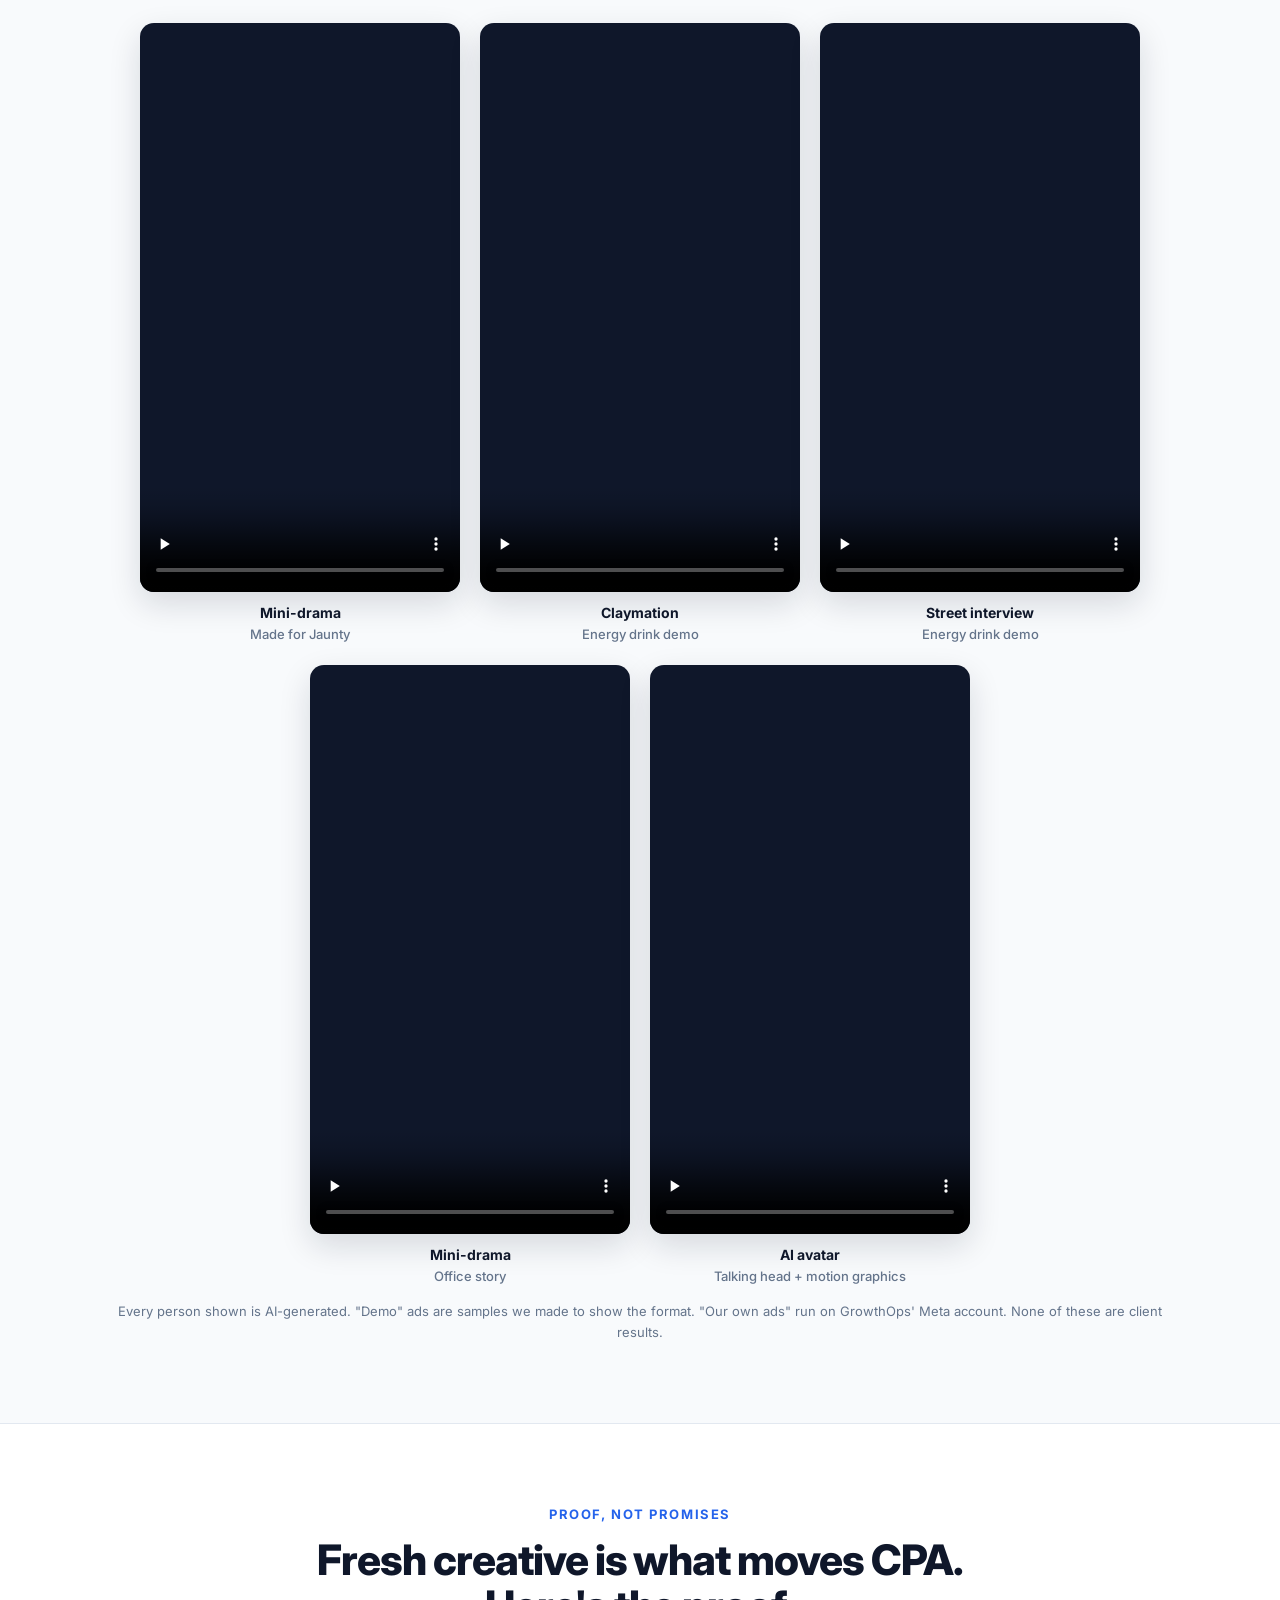
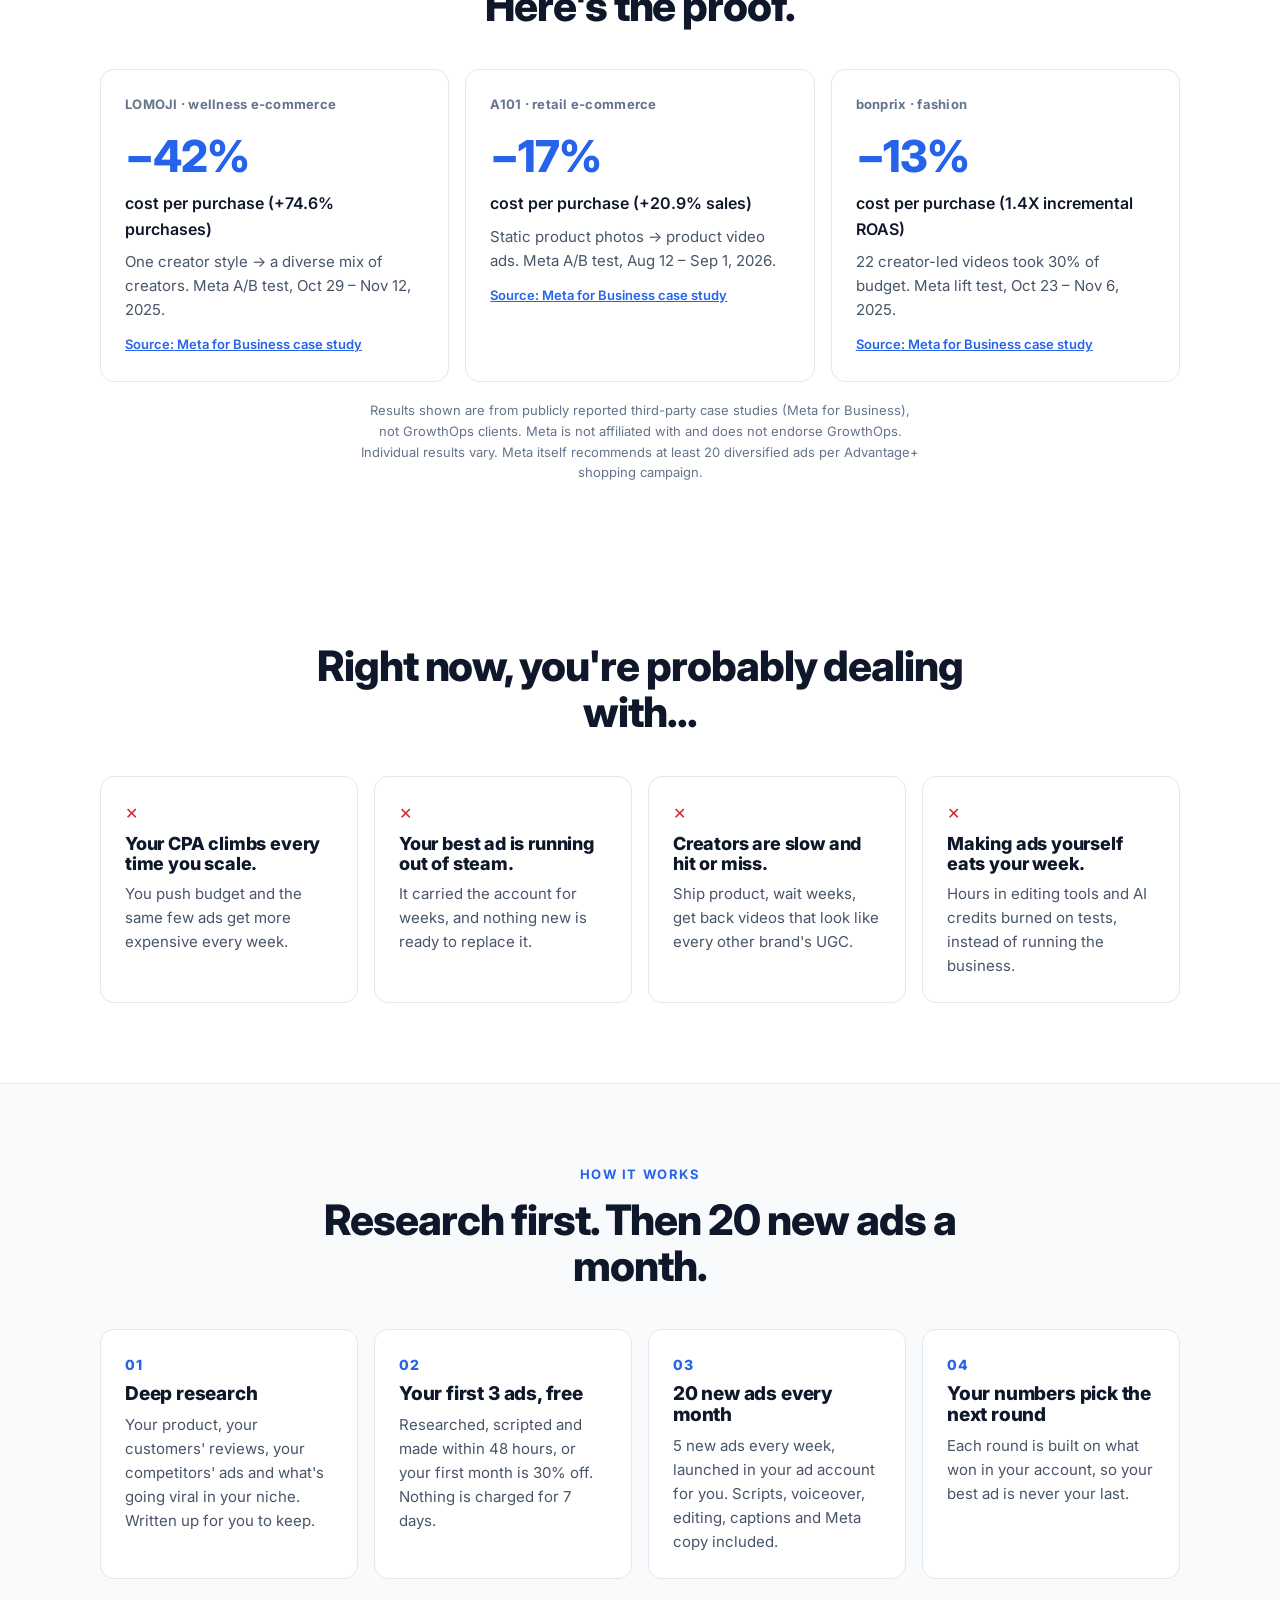
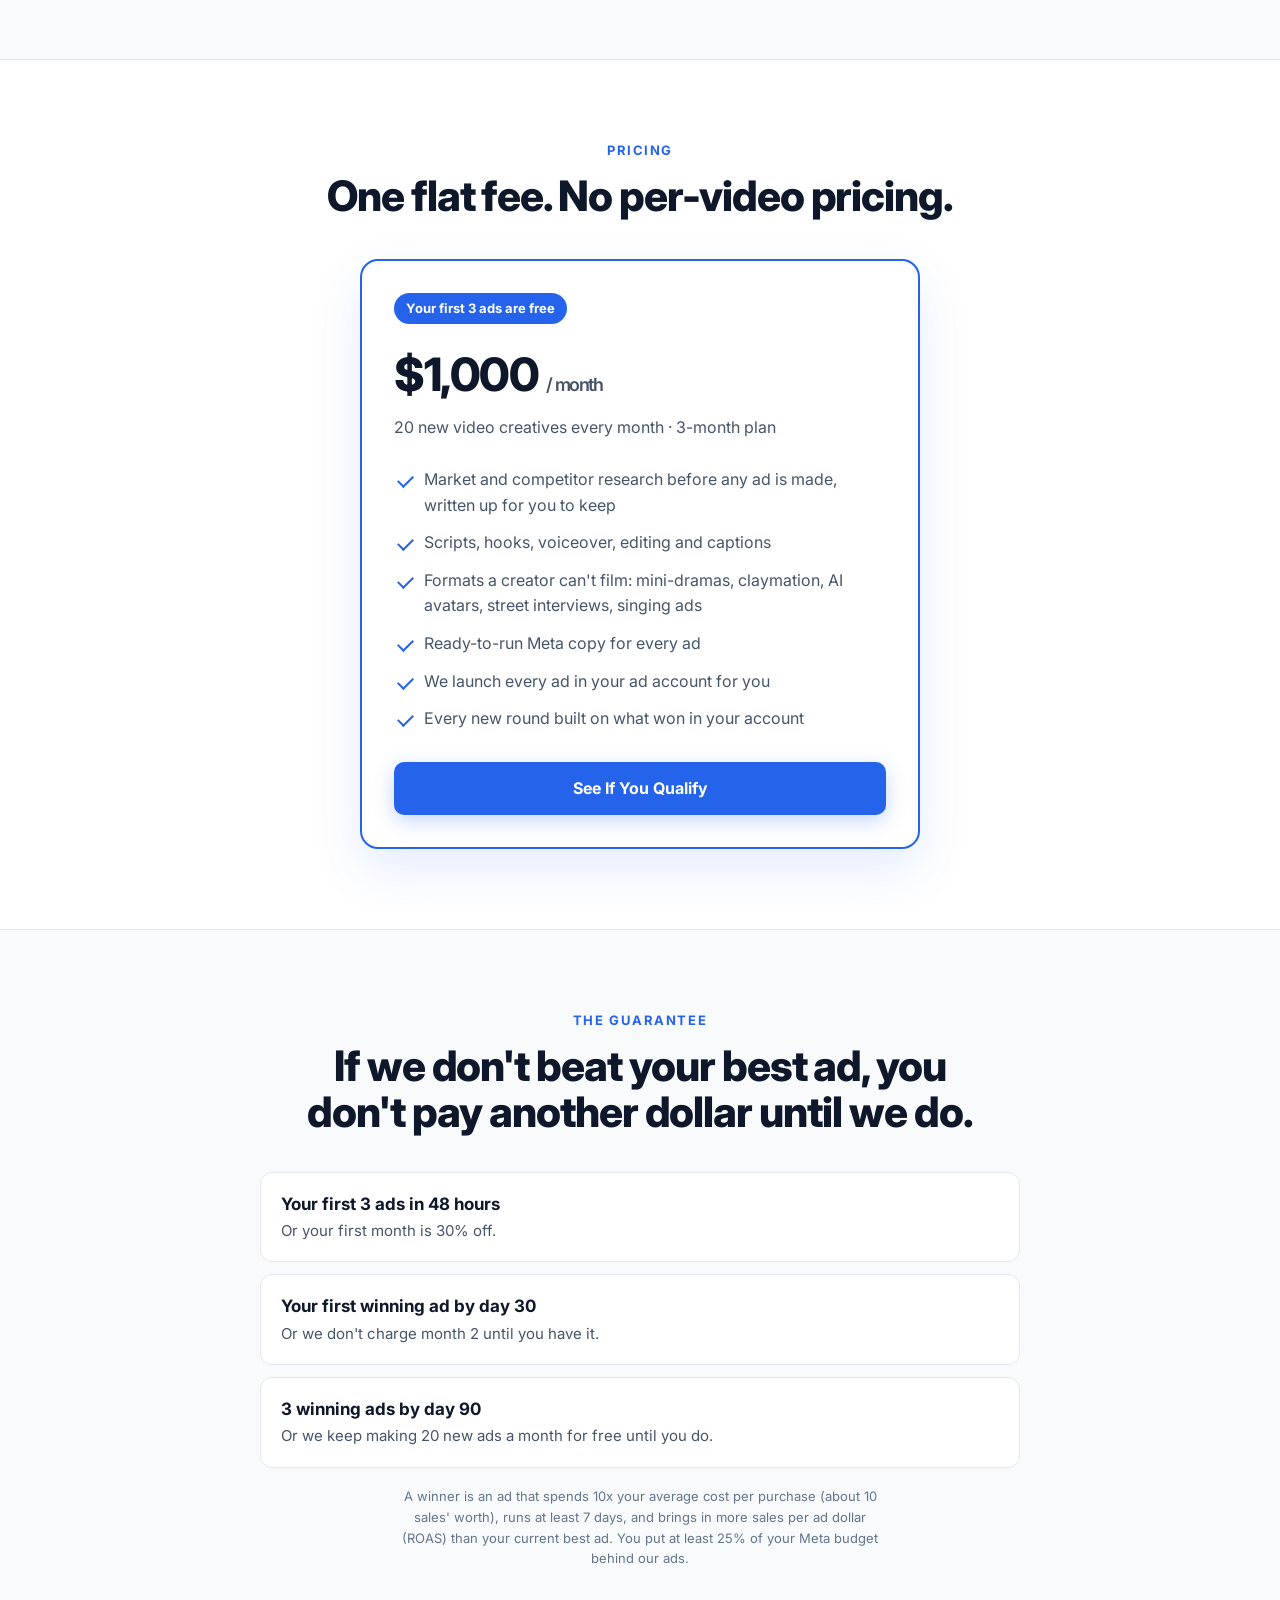
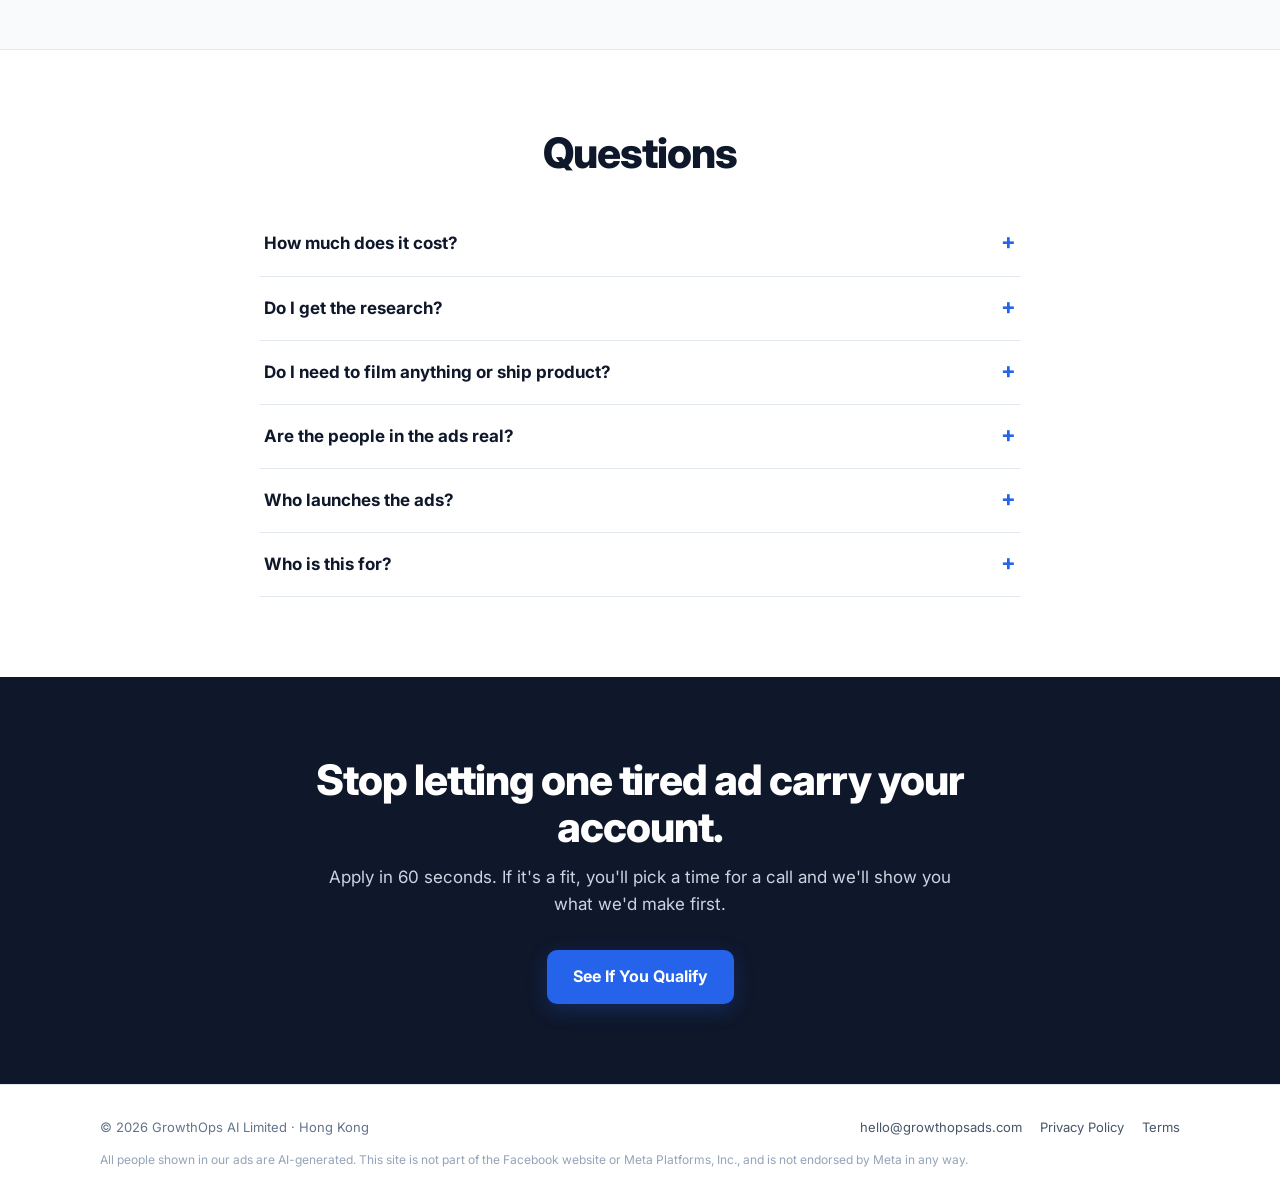
==== commit 53a7c2be: "Add Terms page (incl. SMS program and calls/voicemail consent) and update Privacy Policy for A2P Co-" ====
--- a/index.html
+++ b/index.html
@@ -191,7 +191,7 @@
 
 <footer class="foot"><div class="wrap">
   <div>© 2026 GrowthOps AI Limited · Hong Kong</div>
-  <div><a href="mailto:hello@growthopsads.com">hello@growthopsads.com</a><a href="privacy.html">Privacy Policy</a></div>
+  <div><a href="mailto:hello@growthopsads.com">hello@growthopsads.com</a><a href="privacy.html">Privacy Policy</a><a href="terms.html">Terms</a></div>
   <div class="fine">All people shown in our ads are AI-generated. This site is not part of the Facebook website or Meta Platforms, Inc., and is not endorsed by Meta in any way.</div>
 </div></footer>
 <script>
--- a/site.css
+++ b/site.css
@@ -30,9 +30,9 @@
 .doc{max-width:760px;margin:0 auto;padding:64px 20px 96px}
 .doc h1{font-size:clamp(32px,4.5vw,48px)}
 .doc .meta{color:var(--mut2);font-size:14px;margin-top:10px}
-.doc h2{font-size:22px;margin-top:40px}
+.doc h2{font-size:22px;margin-top:40px;scroll-margin-top:84px}
 .doc p,.doc li{color:var(--mut);margin-top:12px;font-size:15px}
-.doc ul{padding-left:20px;margin:0}
+.doc ul,.doc ol{padding-left:20px;margin:0}
 .doc a{color:var(--acc)}
 .back{display:inline-block;color:var(--mut);text-decoration:none;font-weight:600;font-size:14px;margin-bottom:24px}
 .foot{padding:32px 0;color:var(--mut2);font-size:13px;border-top:1px solid var(--line)}
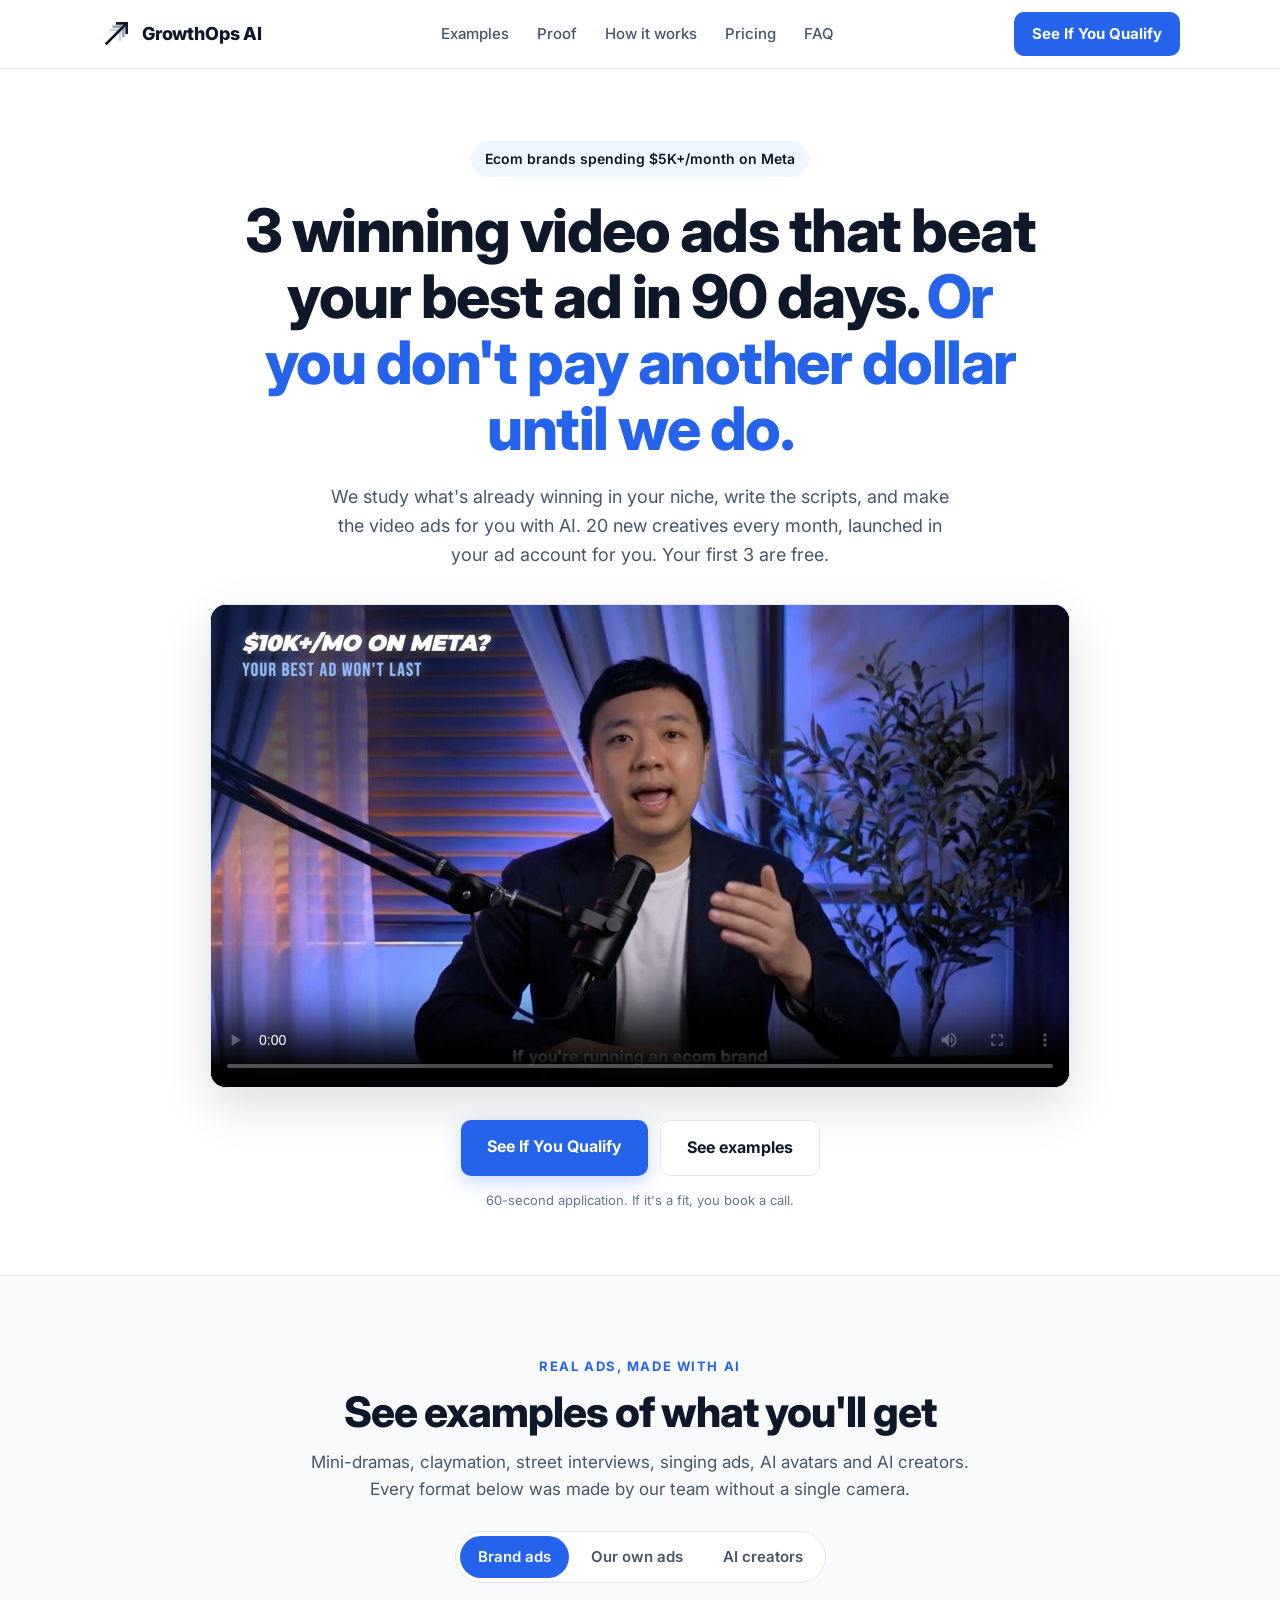
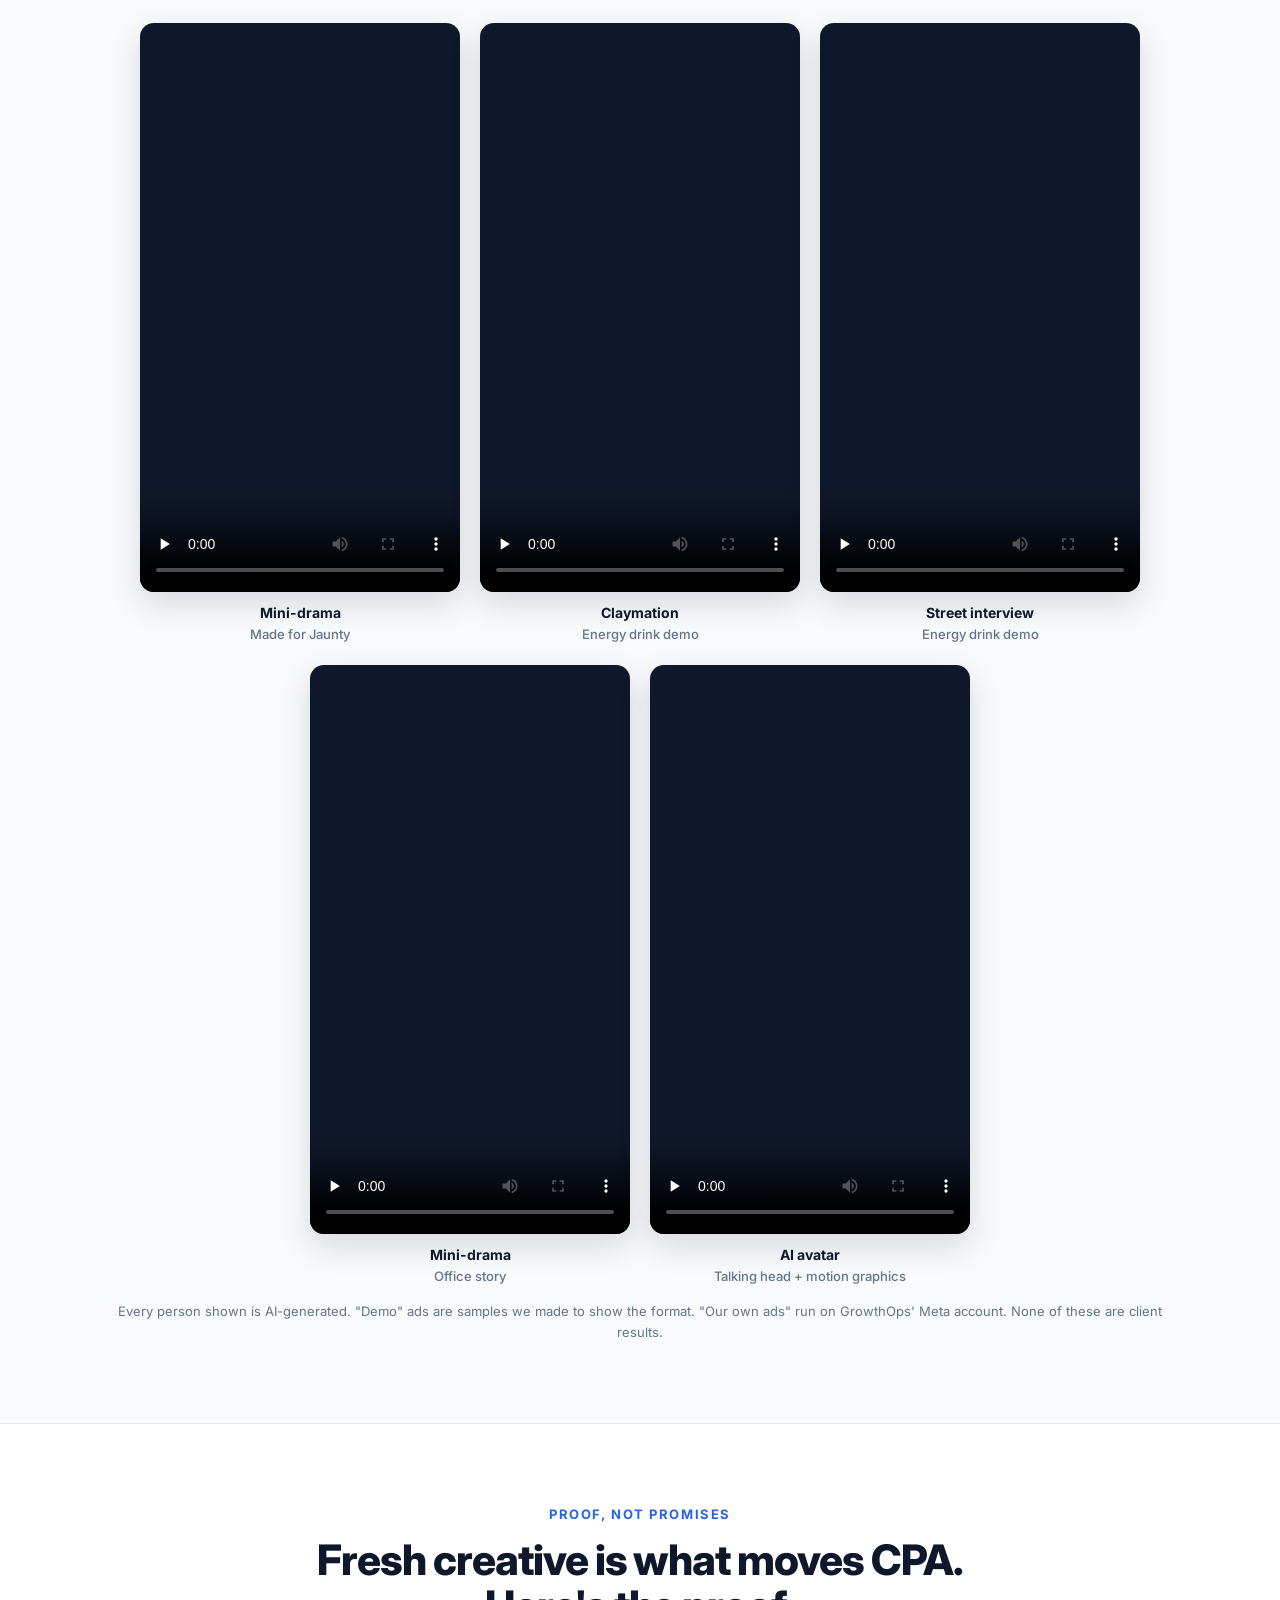
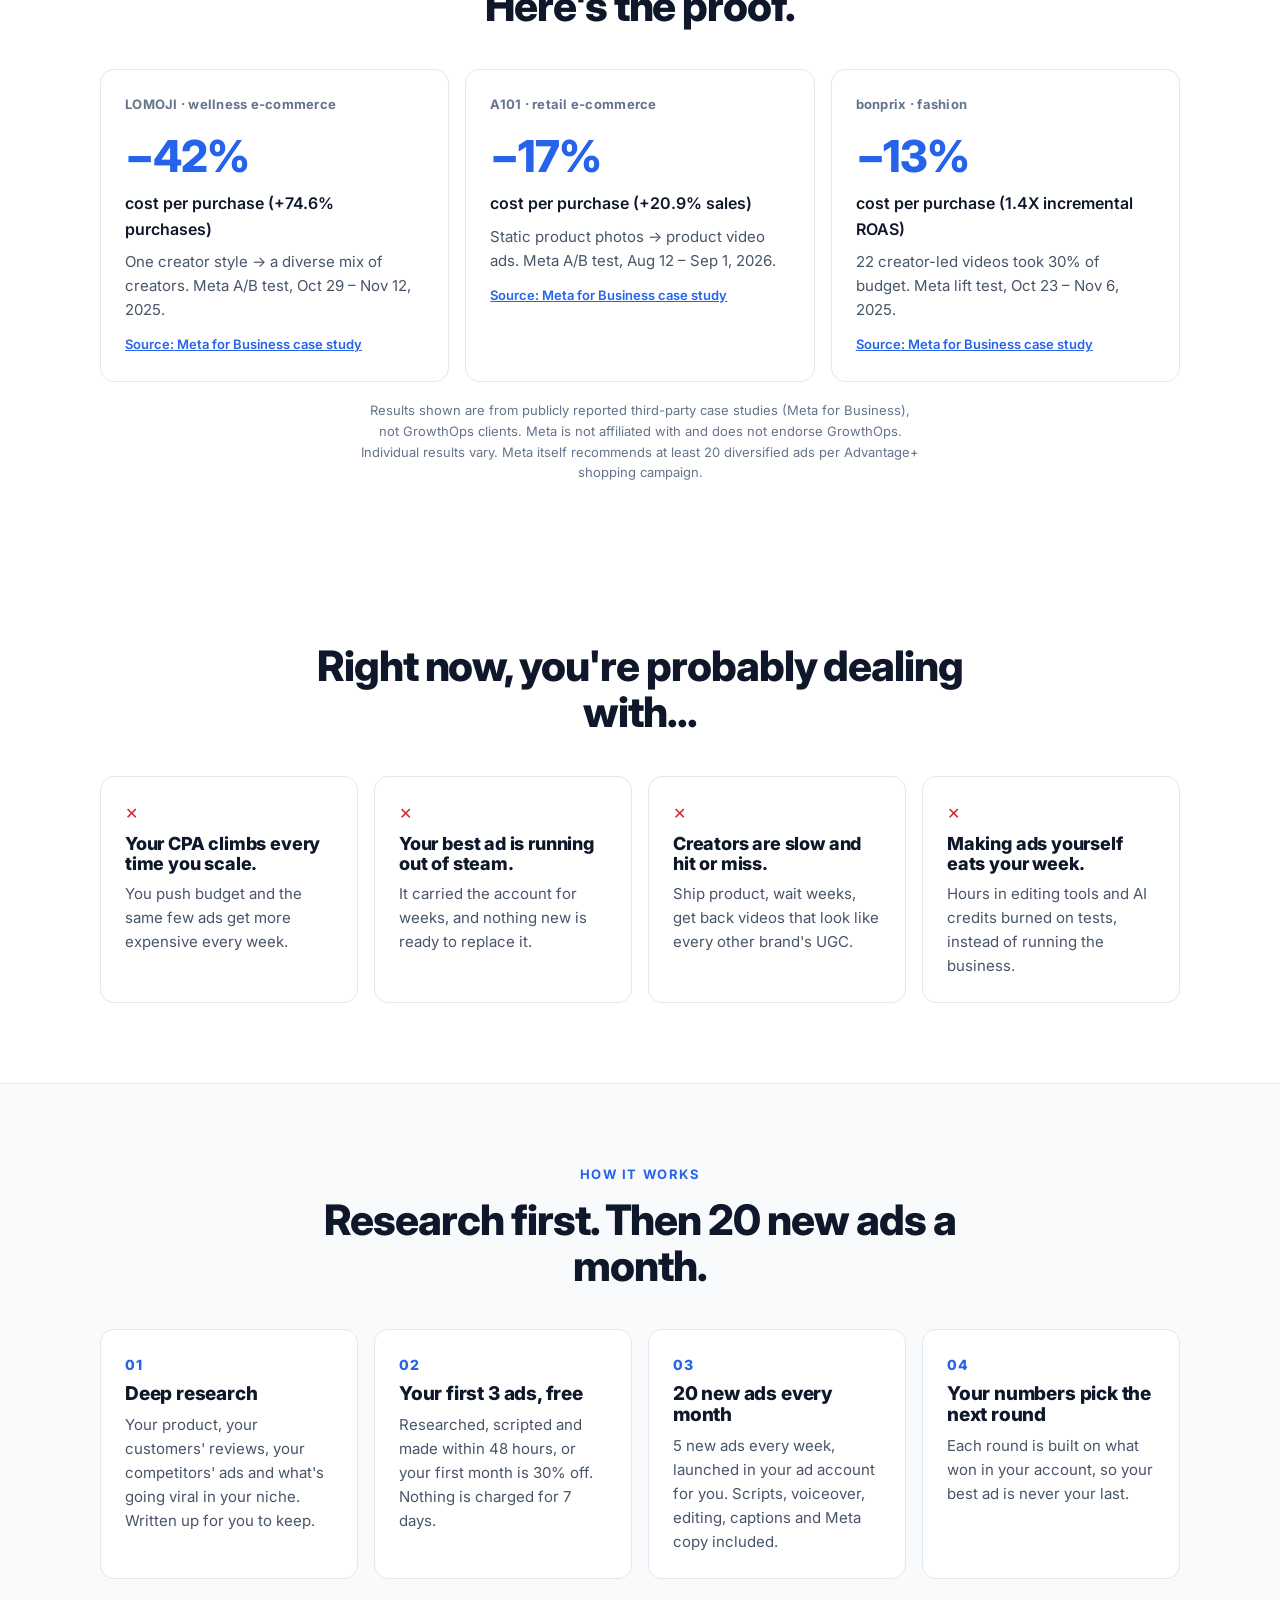
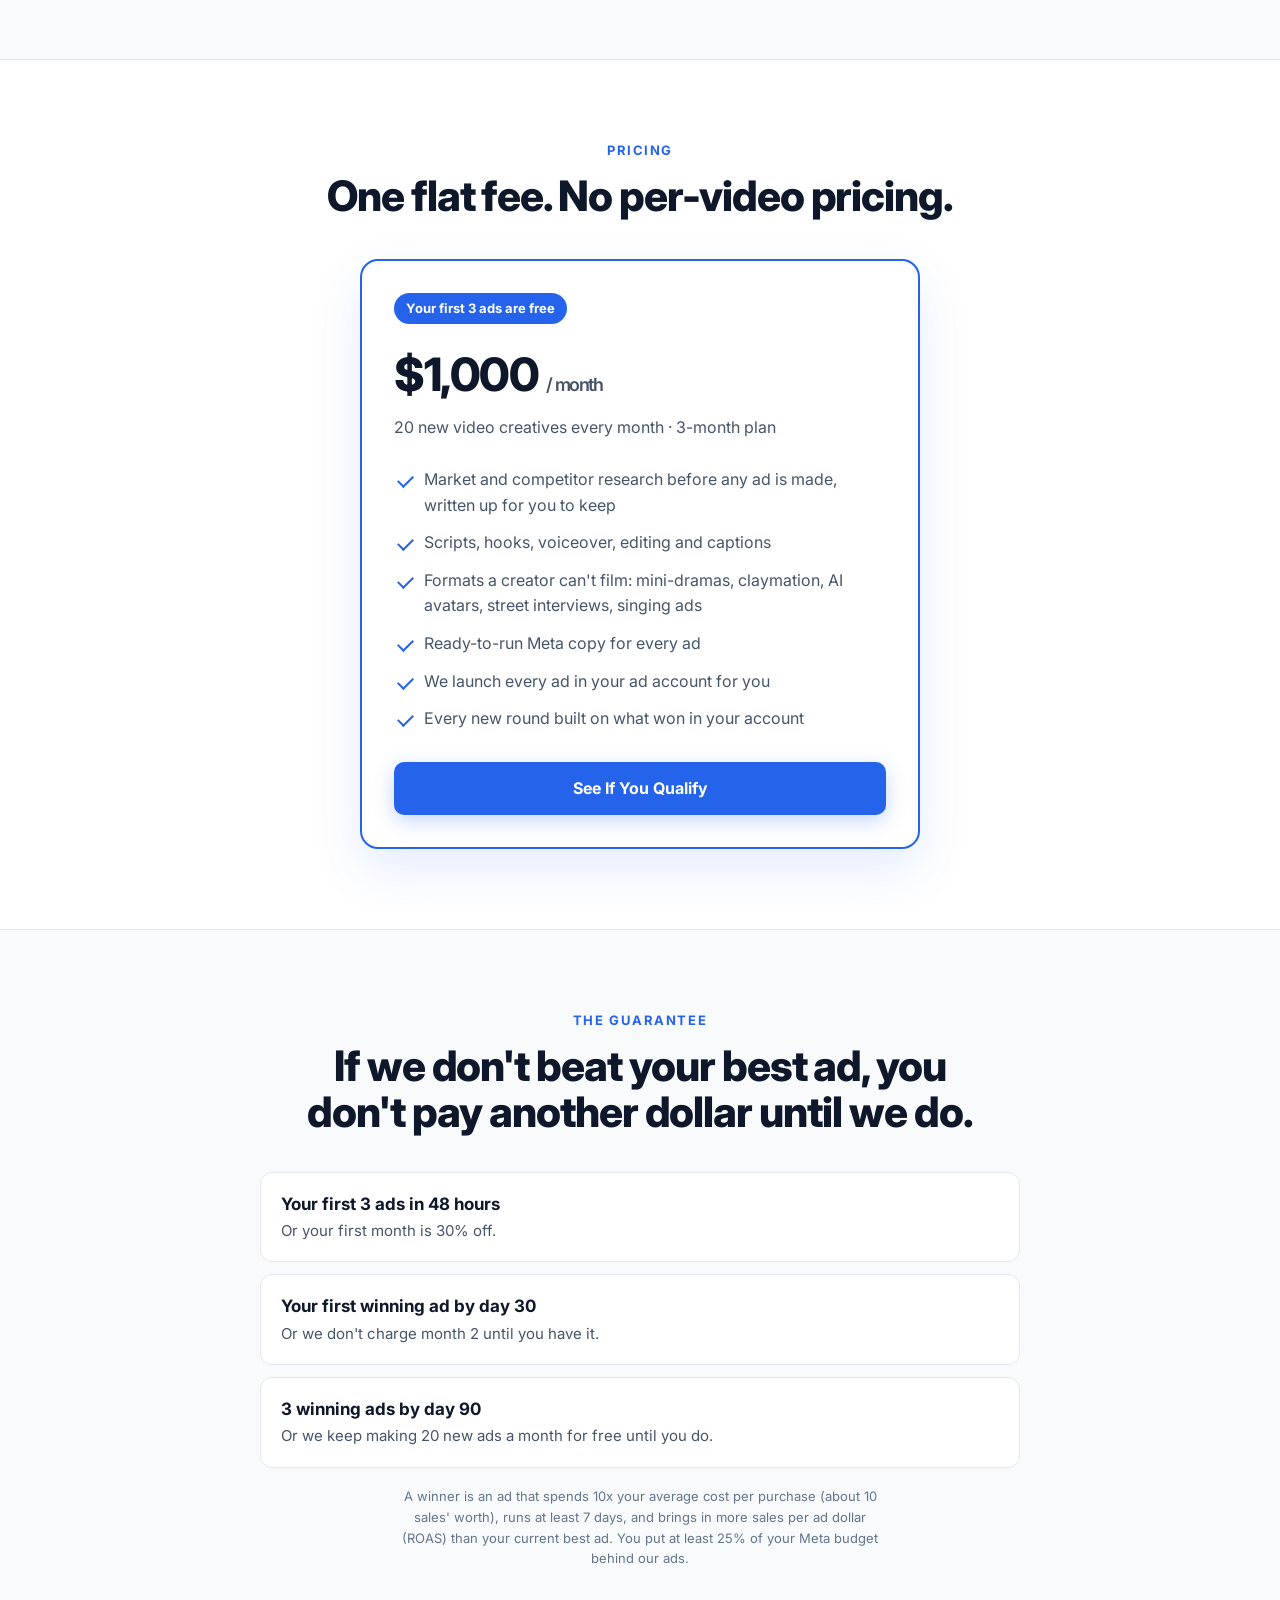
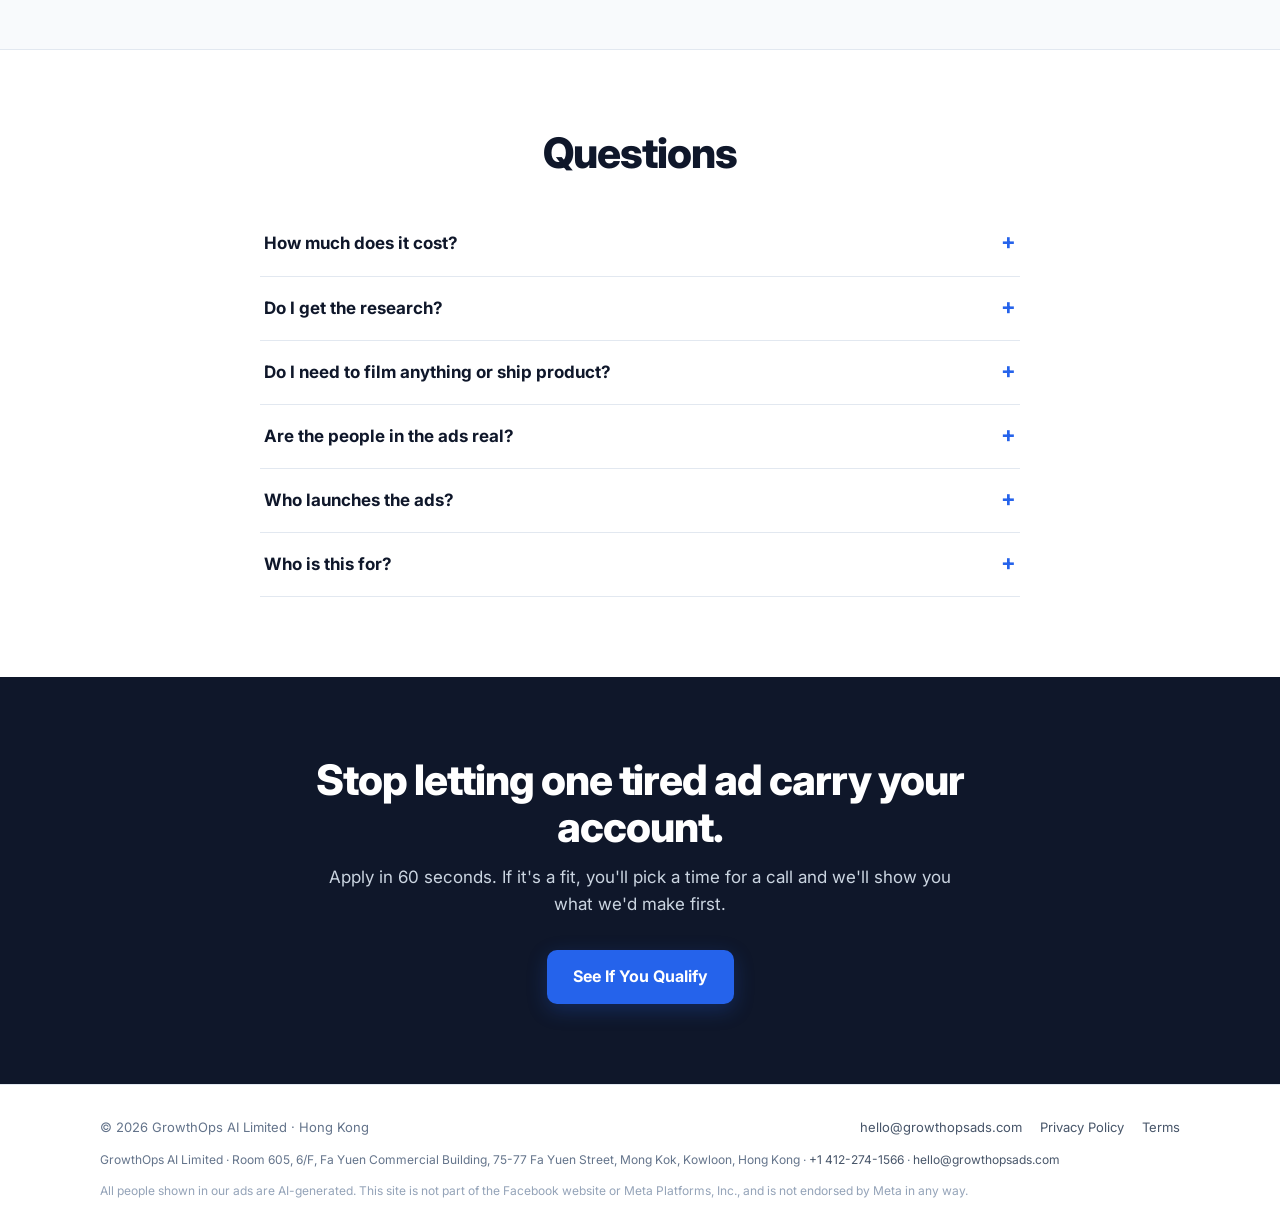
==== commit a8e2b596: "Footer: add company address and US phone (A2P website check) Co-Authored-By: Claude Opus 5.5 <norepl" ====
--- a/index.html
+++ b/index.html
@@ -192,6 +192,7 @@
 <footer class="foot"><div class="wrap">
   <div>© 2026 GrowthOps AI Limited · Hong Kong</div>
   <div><a href="mailto:hello@growthopsads.com">hello@growthopsads.com</a><a href="privacy.html">Privacy Policy</a><a href="terms.html">Terms</a></div>
+  <div class="addr">GrowthOps AI Limited · Room 605, 6/F, Fa Yuen Commercial Building, 75-77 Fa Yuen Street, Mong Kok, Kowloon, Hong Kong · <a href="tel:+14122741566">+1 412-274-1566</a> · <a href="mailto:hello@growthopsads.com">hello@growthopsads.com</a></div>
   <div class="fine">All people shown in our ads are AI-generated. This site is not part of the Facebook website or Meta Platforms, Inc., and is not endorsed by Meta in any way.</div>
 </div></footer>
 <script>
--- a/site.css
+++ b/site.css
@@ -39,4 +39,6 @@
 .foot .wrap{display:flex;justify-content:space-between;flex-wrap:wrap;gap:12px;align-items:center}
 .foot a{color:var(--mut);text-decoration:none;margin-left:18px}
 .foot .fine{flex-basis:100%;font-size:12px;color:#94A3B8}
+.foot .addr{flex-basis:100%;font-size:12px}
+.foot .addr a{margin-left:0}
 @media(max-width:760px){.links{display:none}}
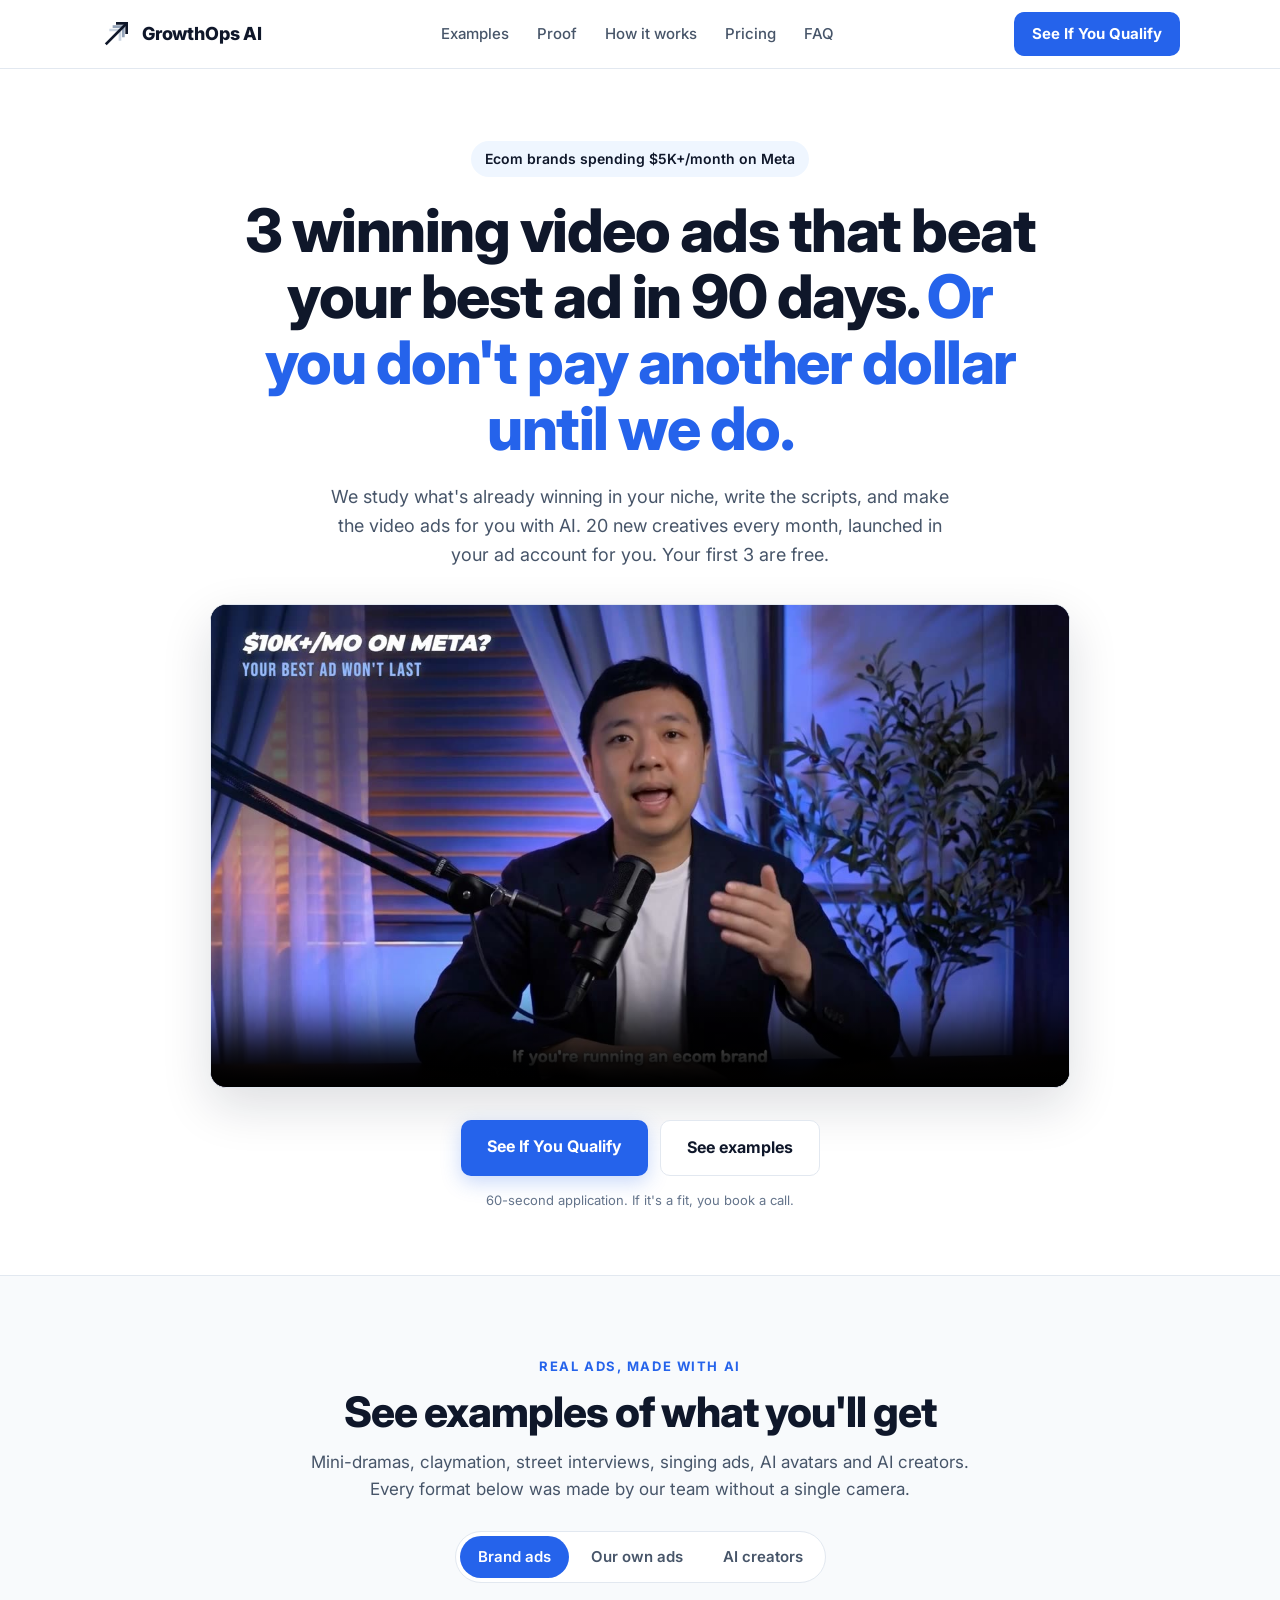
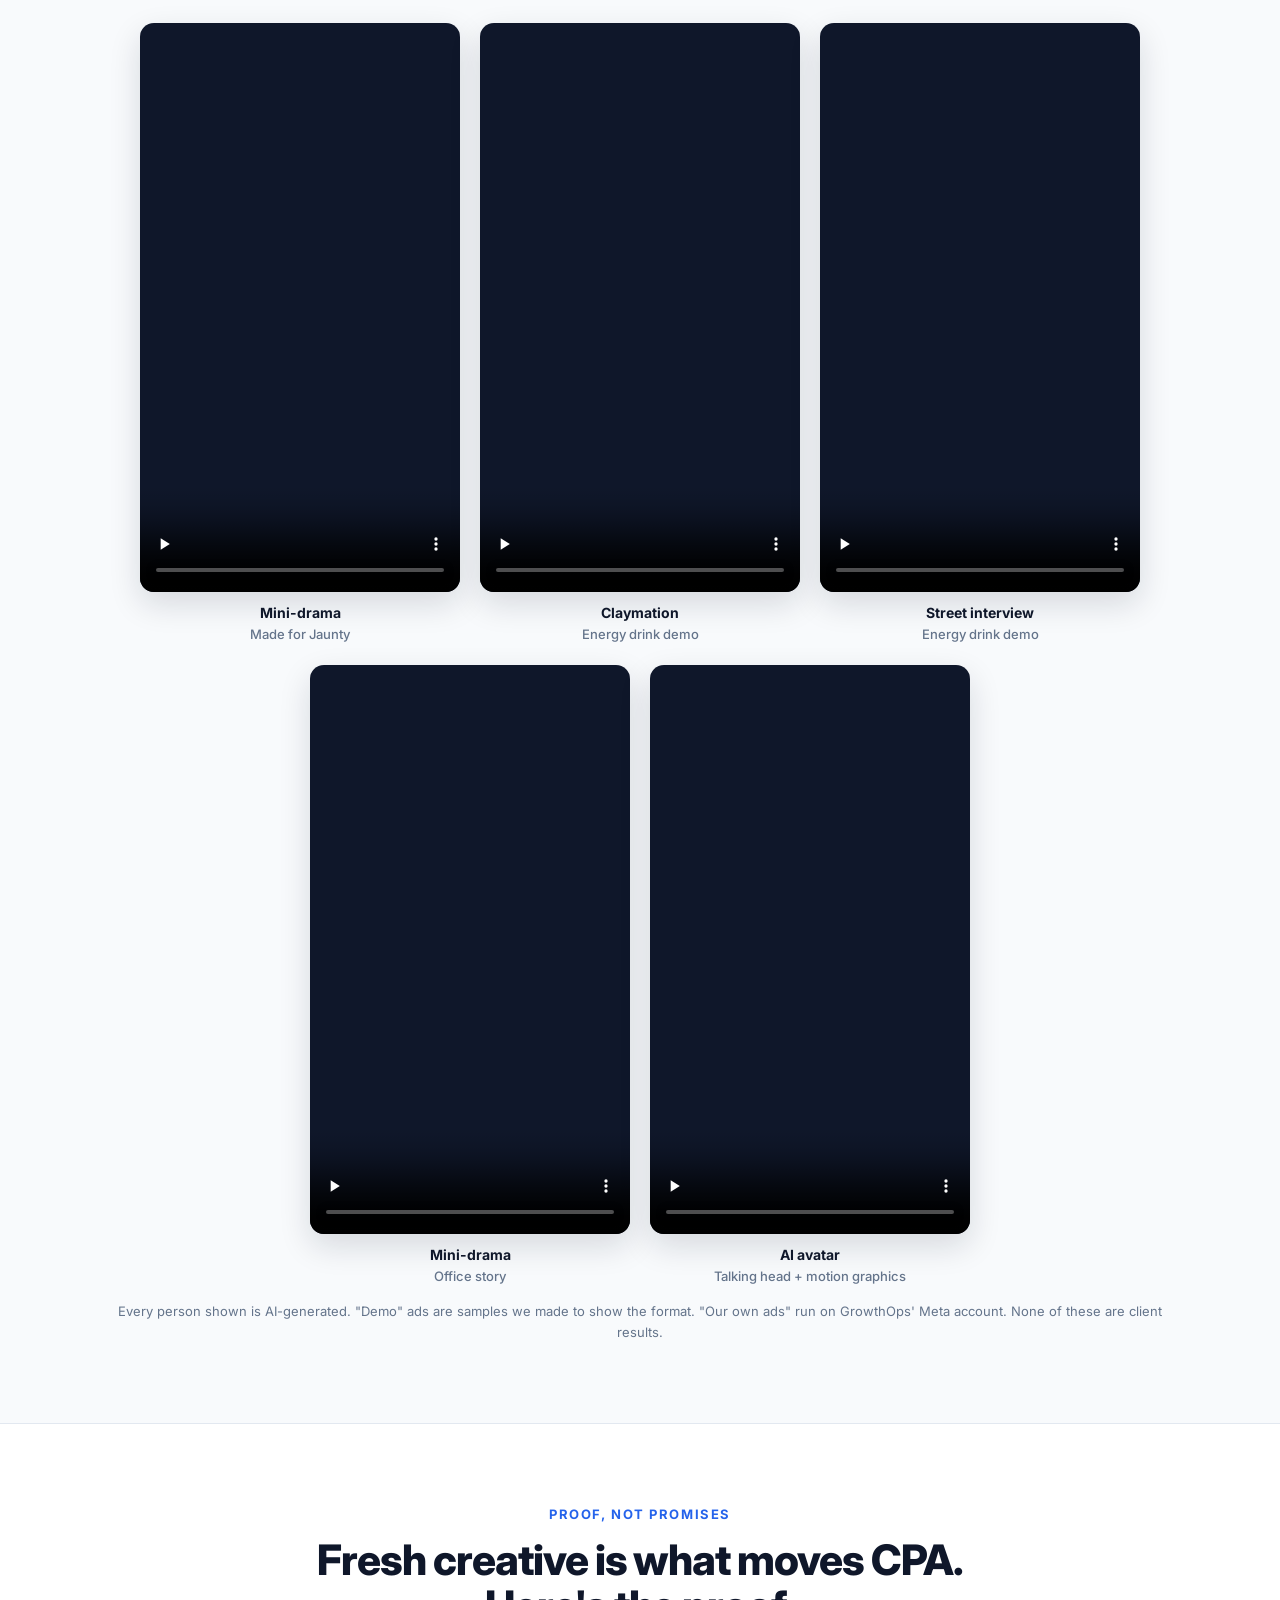
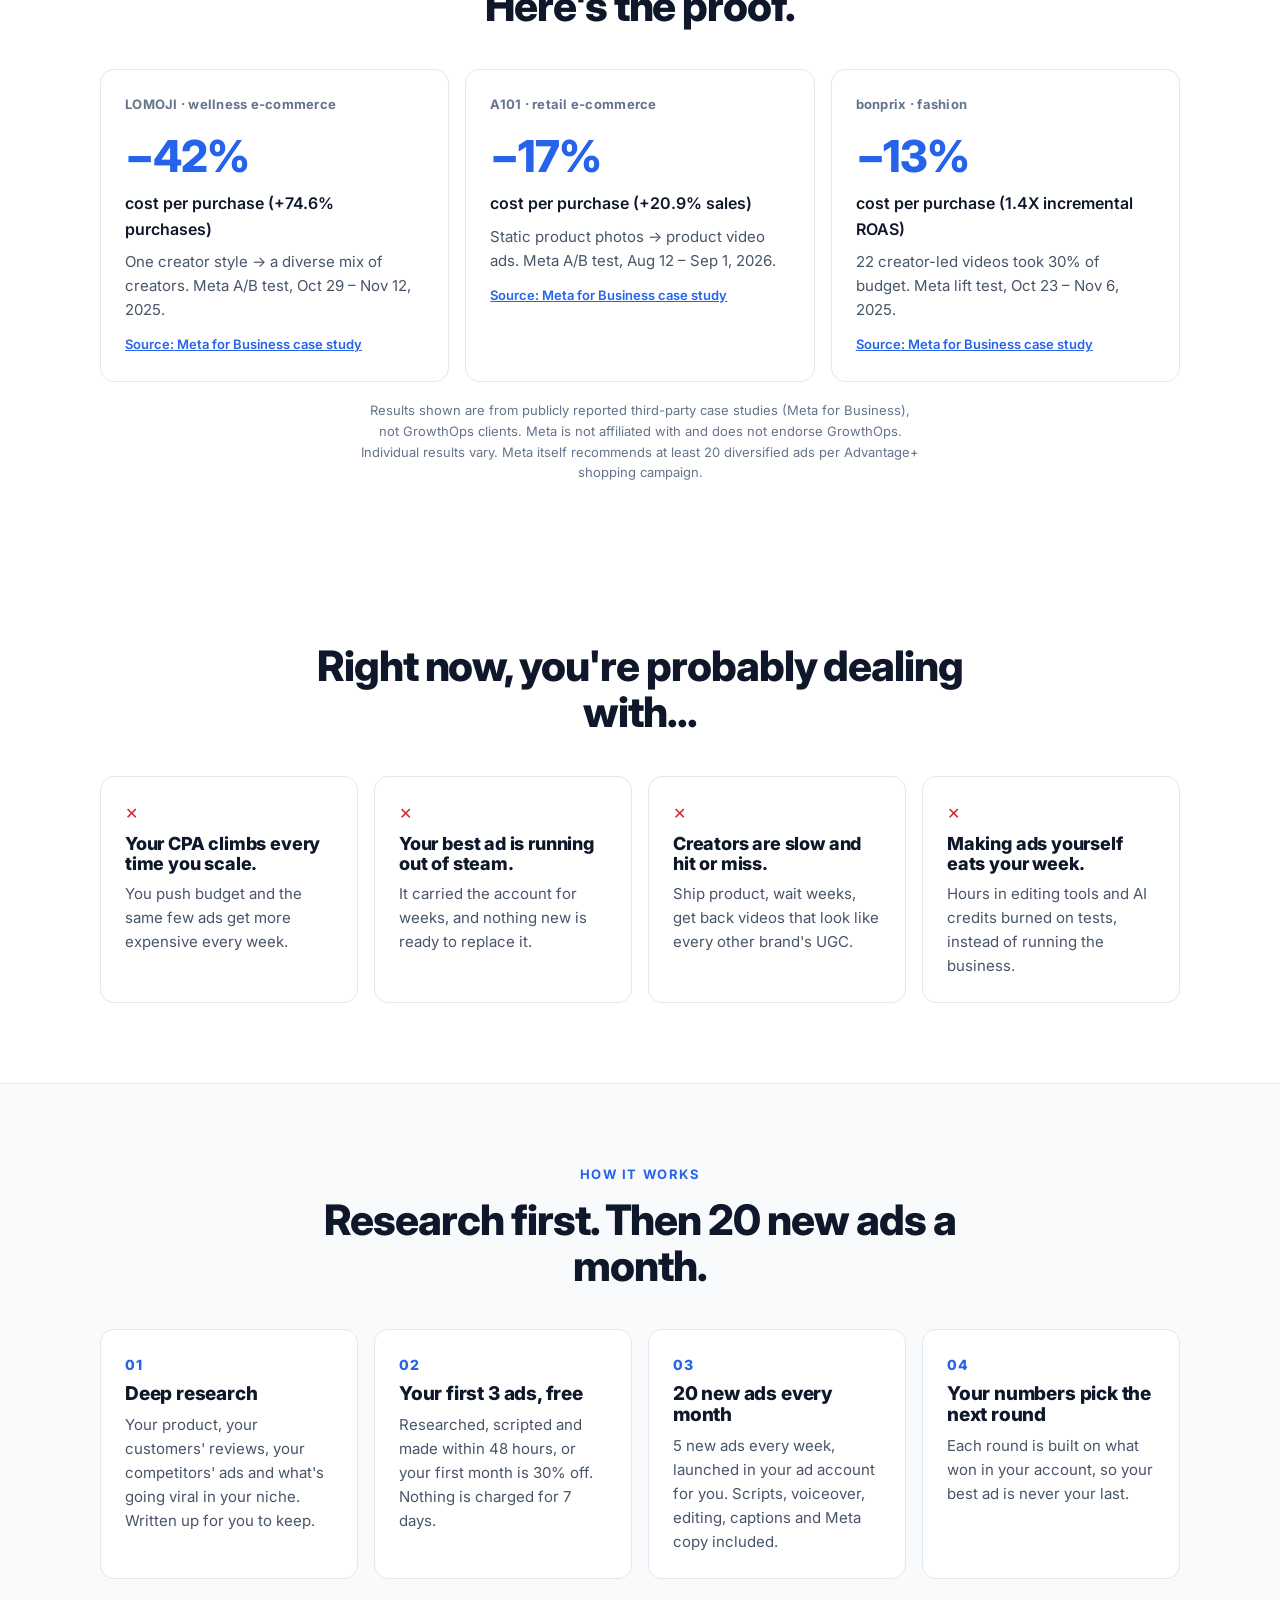
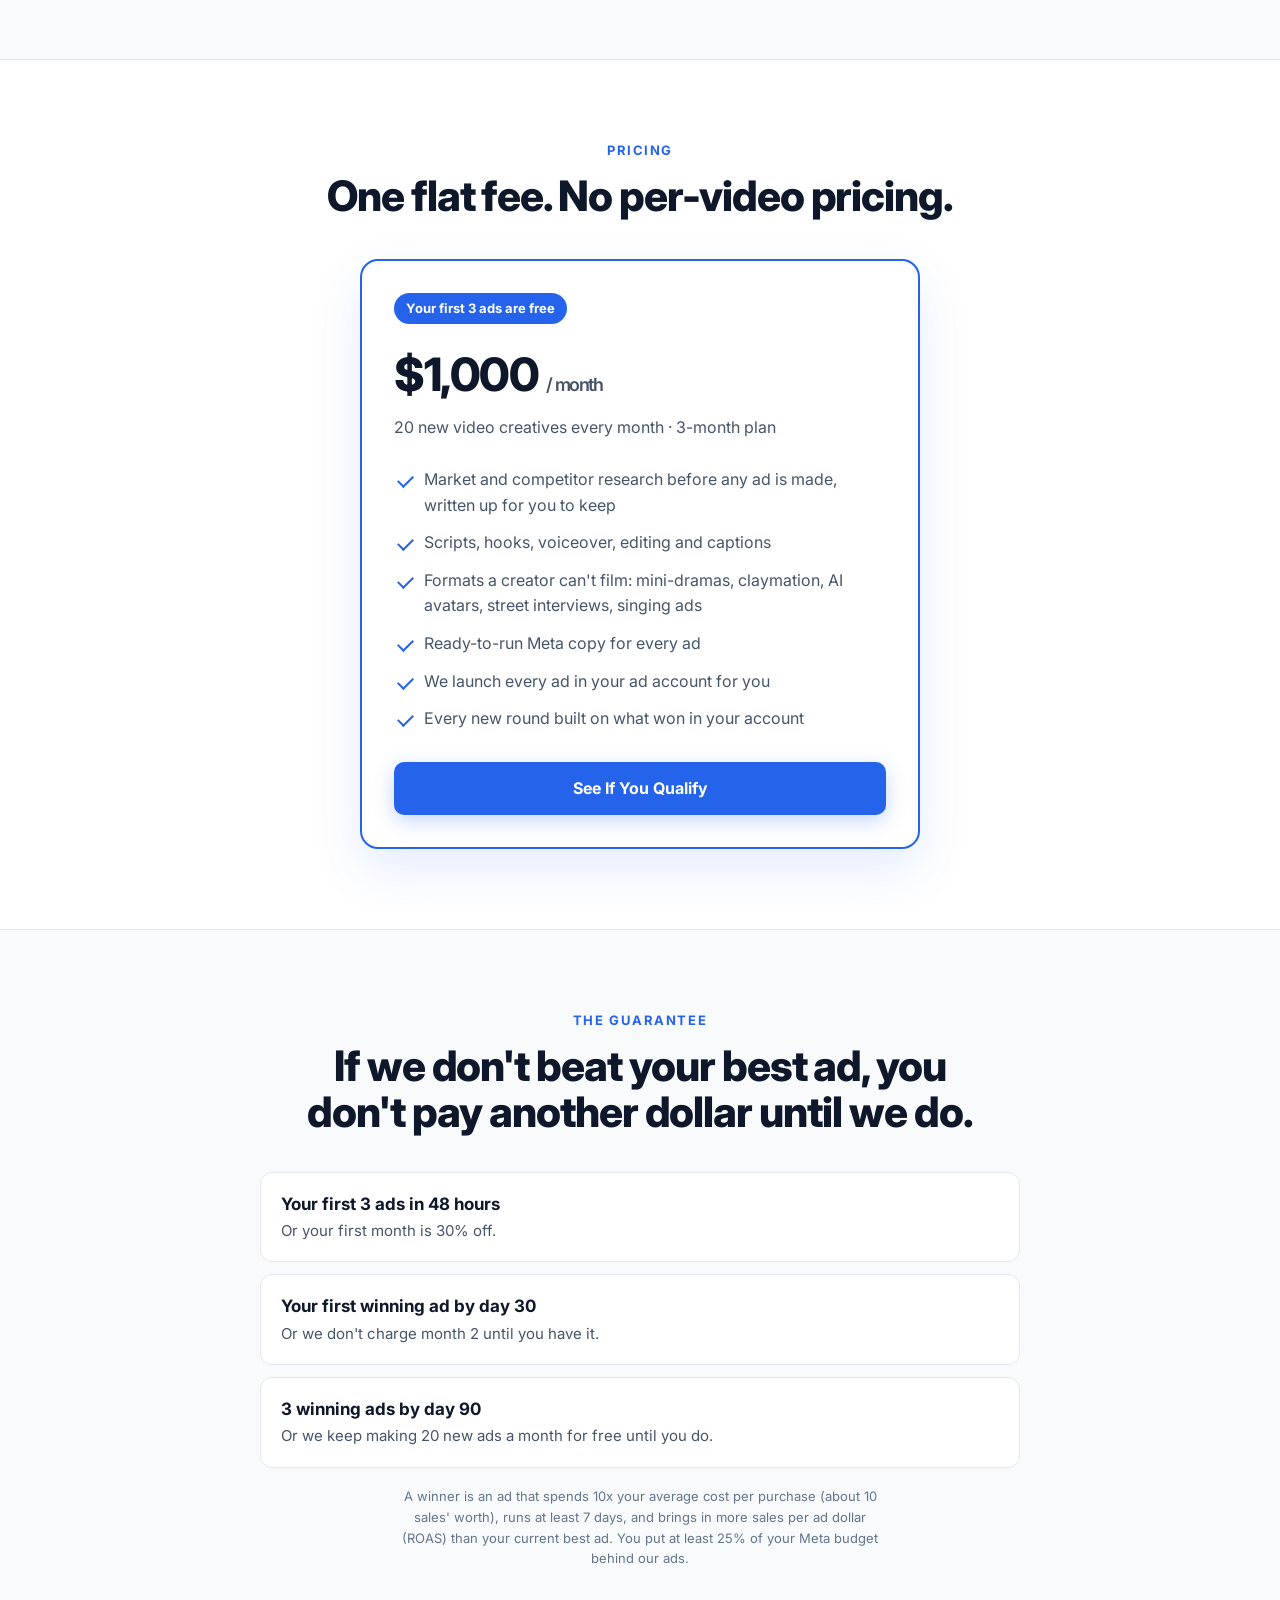
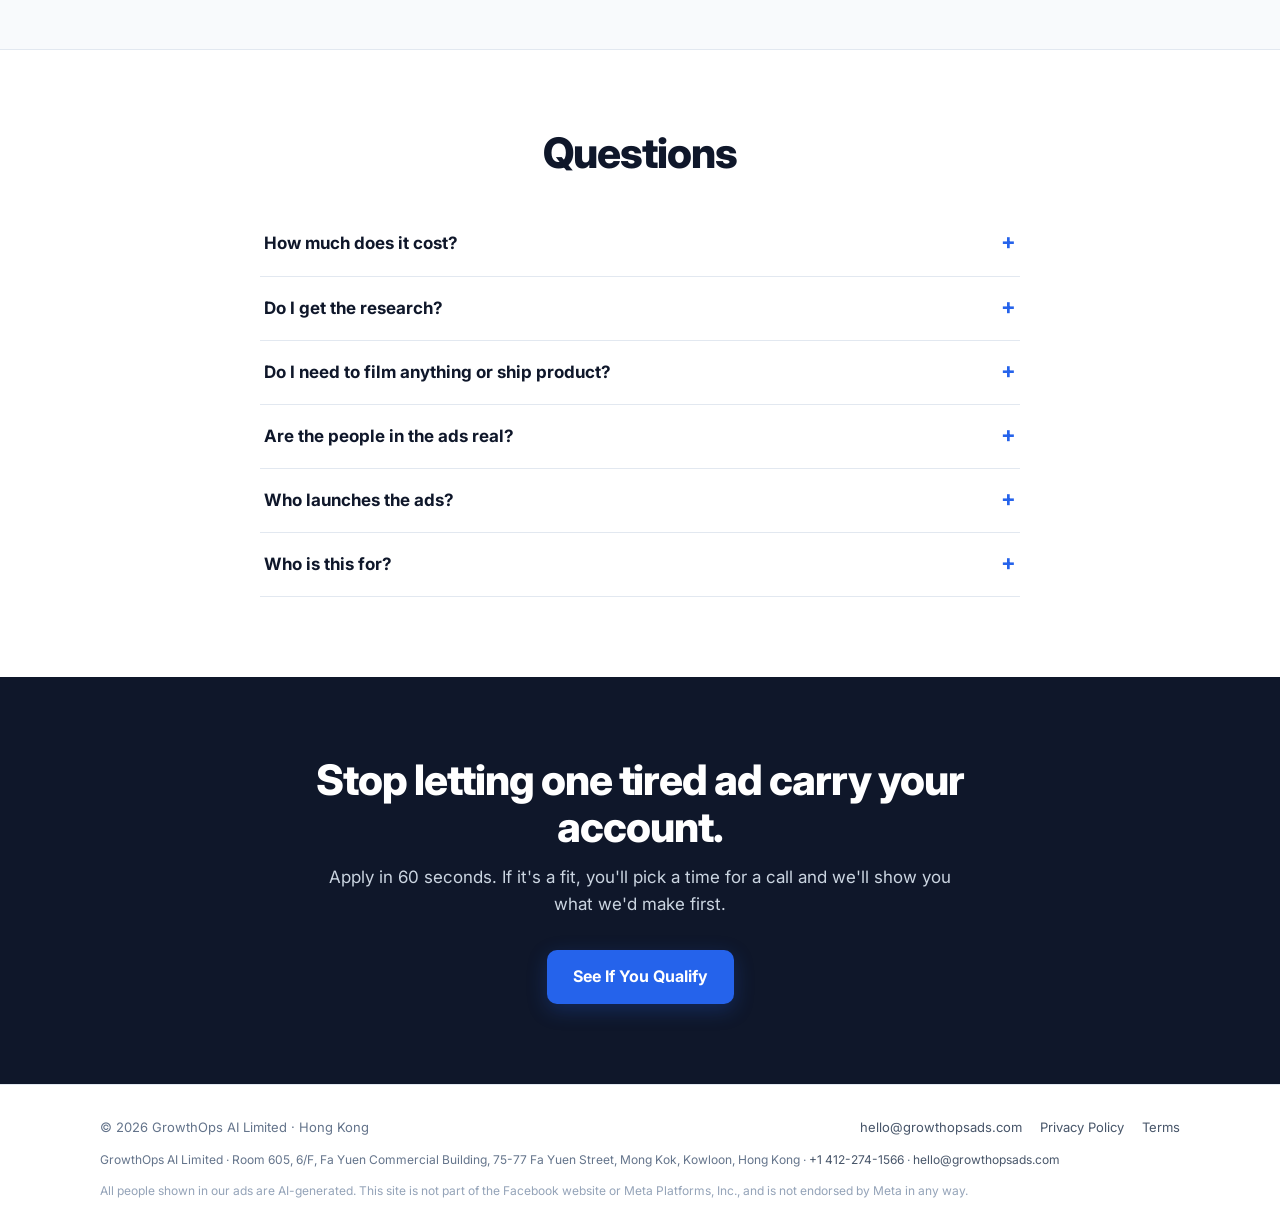
==== commit 271ac729: "Add GrowthOps chat widget (A2P opt-in source) Co-Authored-By: Claude Opus 5.5 <noreply@anthropic.com" ====
--- a/index.html
+++ b/index.html
@@ -199,4 +199,5 @@
 document.querySelectorAll('#work video').forEach(function(v){v.addEventListener('play',function(){document.querySelectorAll('video').forEach(function(o){if(o!==v&&!o.paused)o.pause()})})});
 document.querySelectorAll('.tabs button').forEach(function(b){b.addEventListener('click',function(){document.querySelectorAll('.tabs button').forEach(function(x){x.classList.toggle('on',x===b)});document.querySelectorAll('#work .grid').forEach(function(g){g.hidden=g.dataset.tab!==b.dataset.for});document.querySelectorAll('#work video').forEach(function(v){v.pause()})})});
 </script>
+<script src="https://widgets.leadconnectorhq.com/loader.js" data-resources-url="https://widgets.leadconnectorhq.com/chat-widget/loader.js" data-widget-id="6ae3ae92388cb81c66cb88e7" data-source="WEB_USER"></script>
 </body></html>
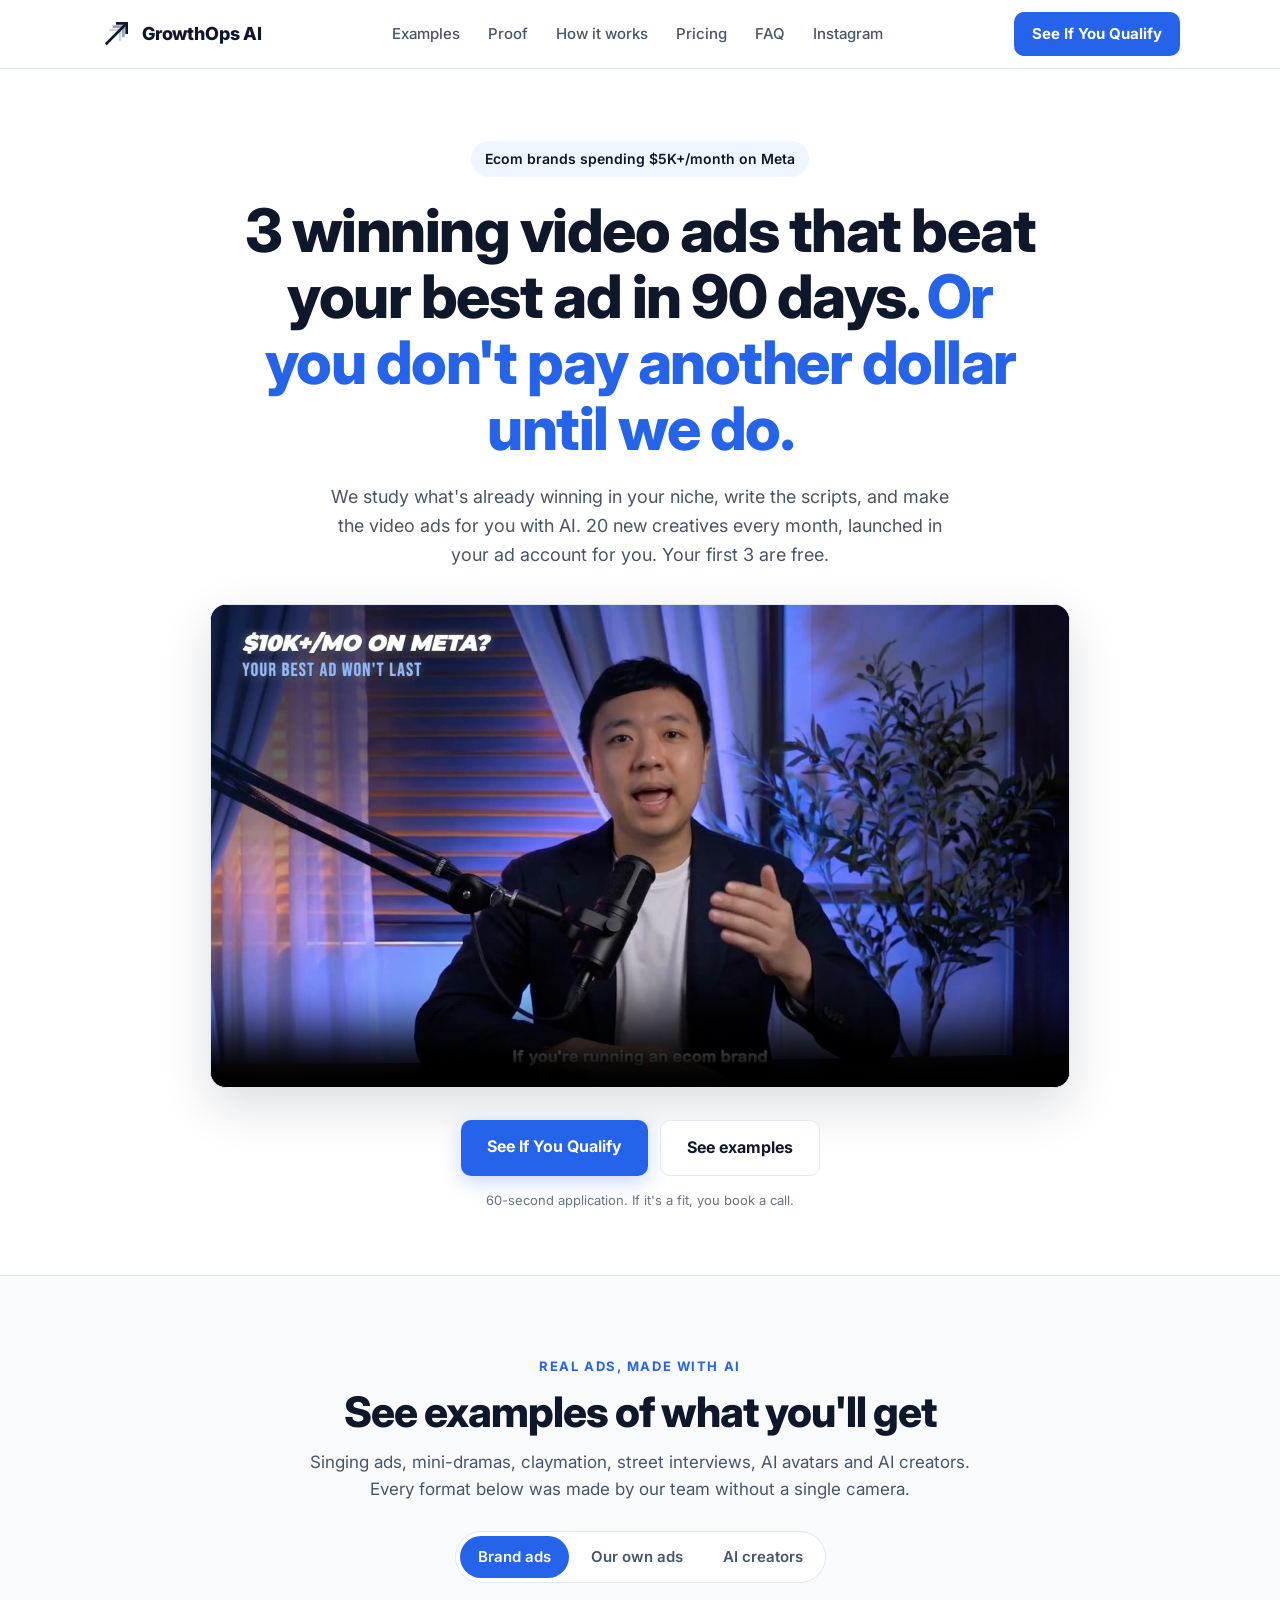
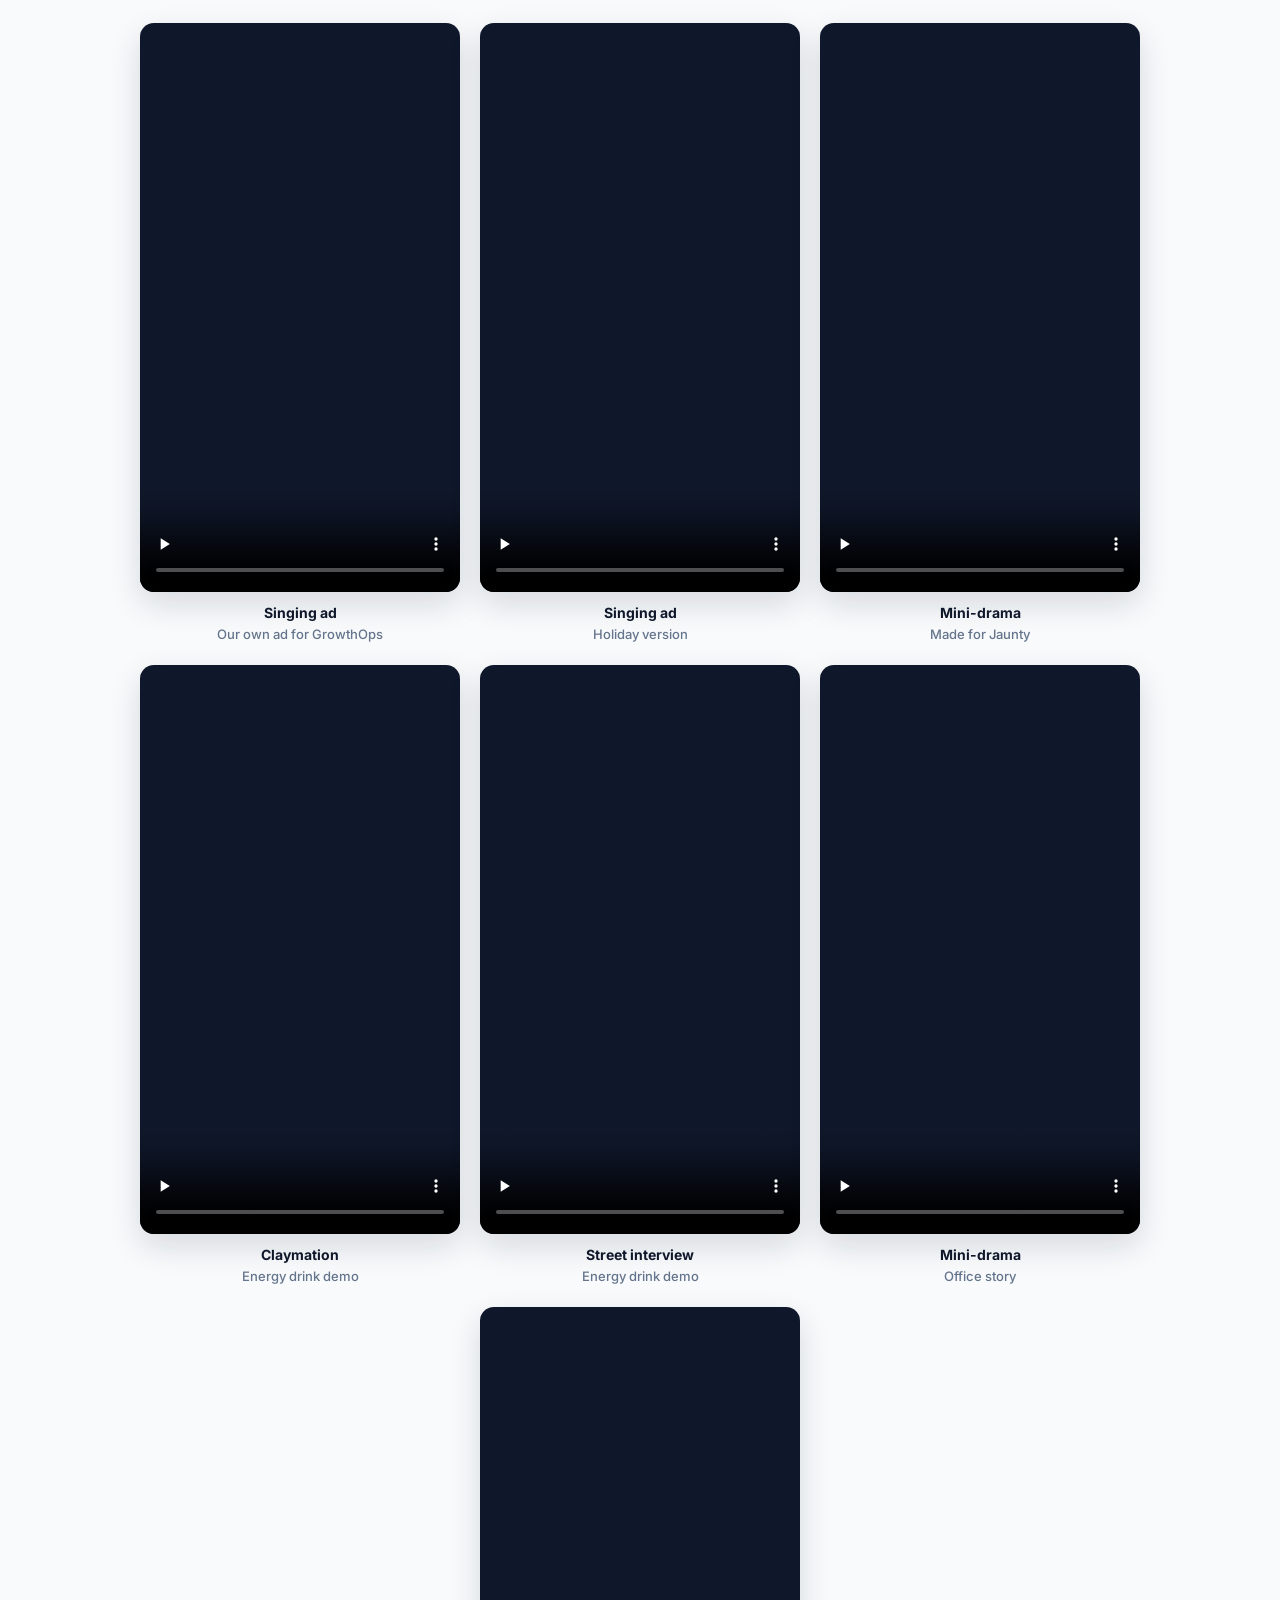
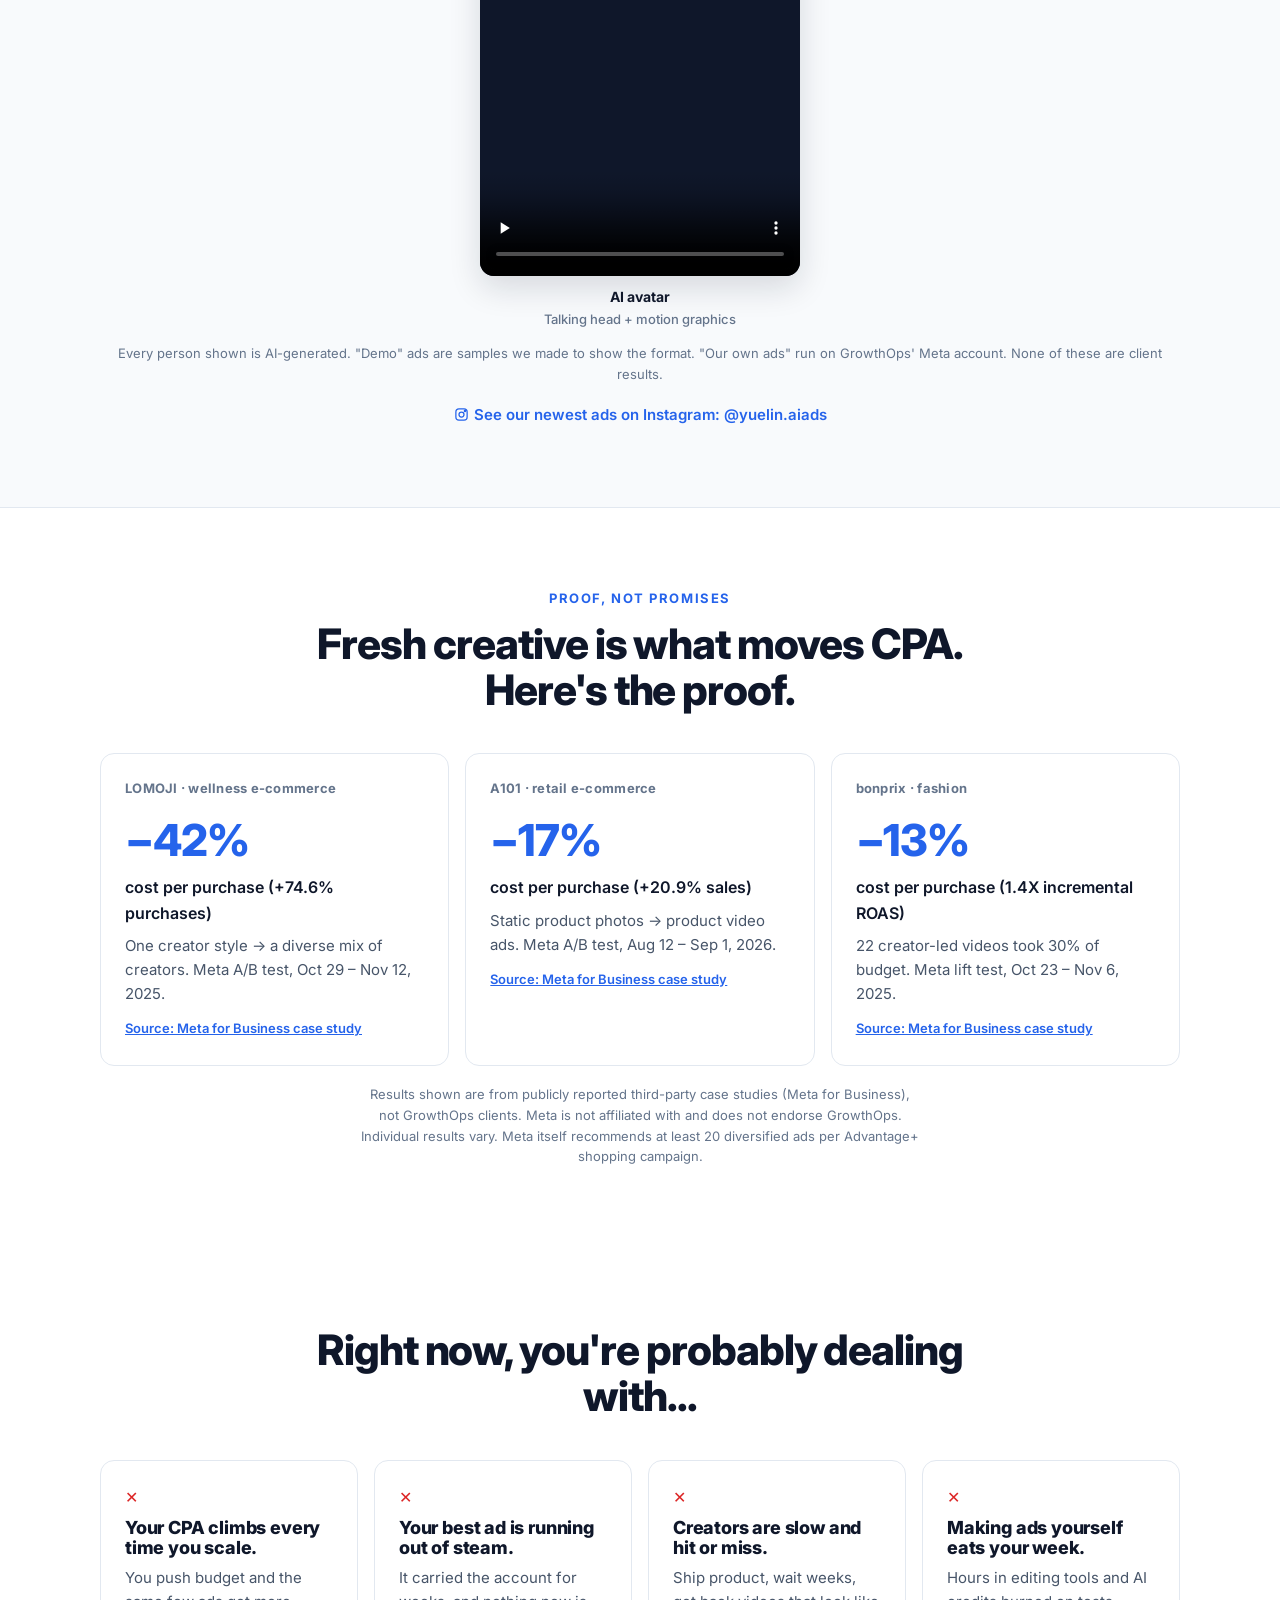
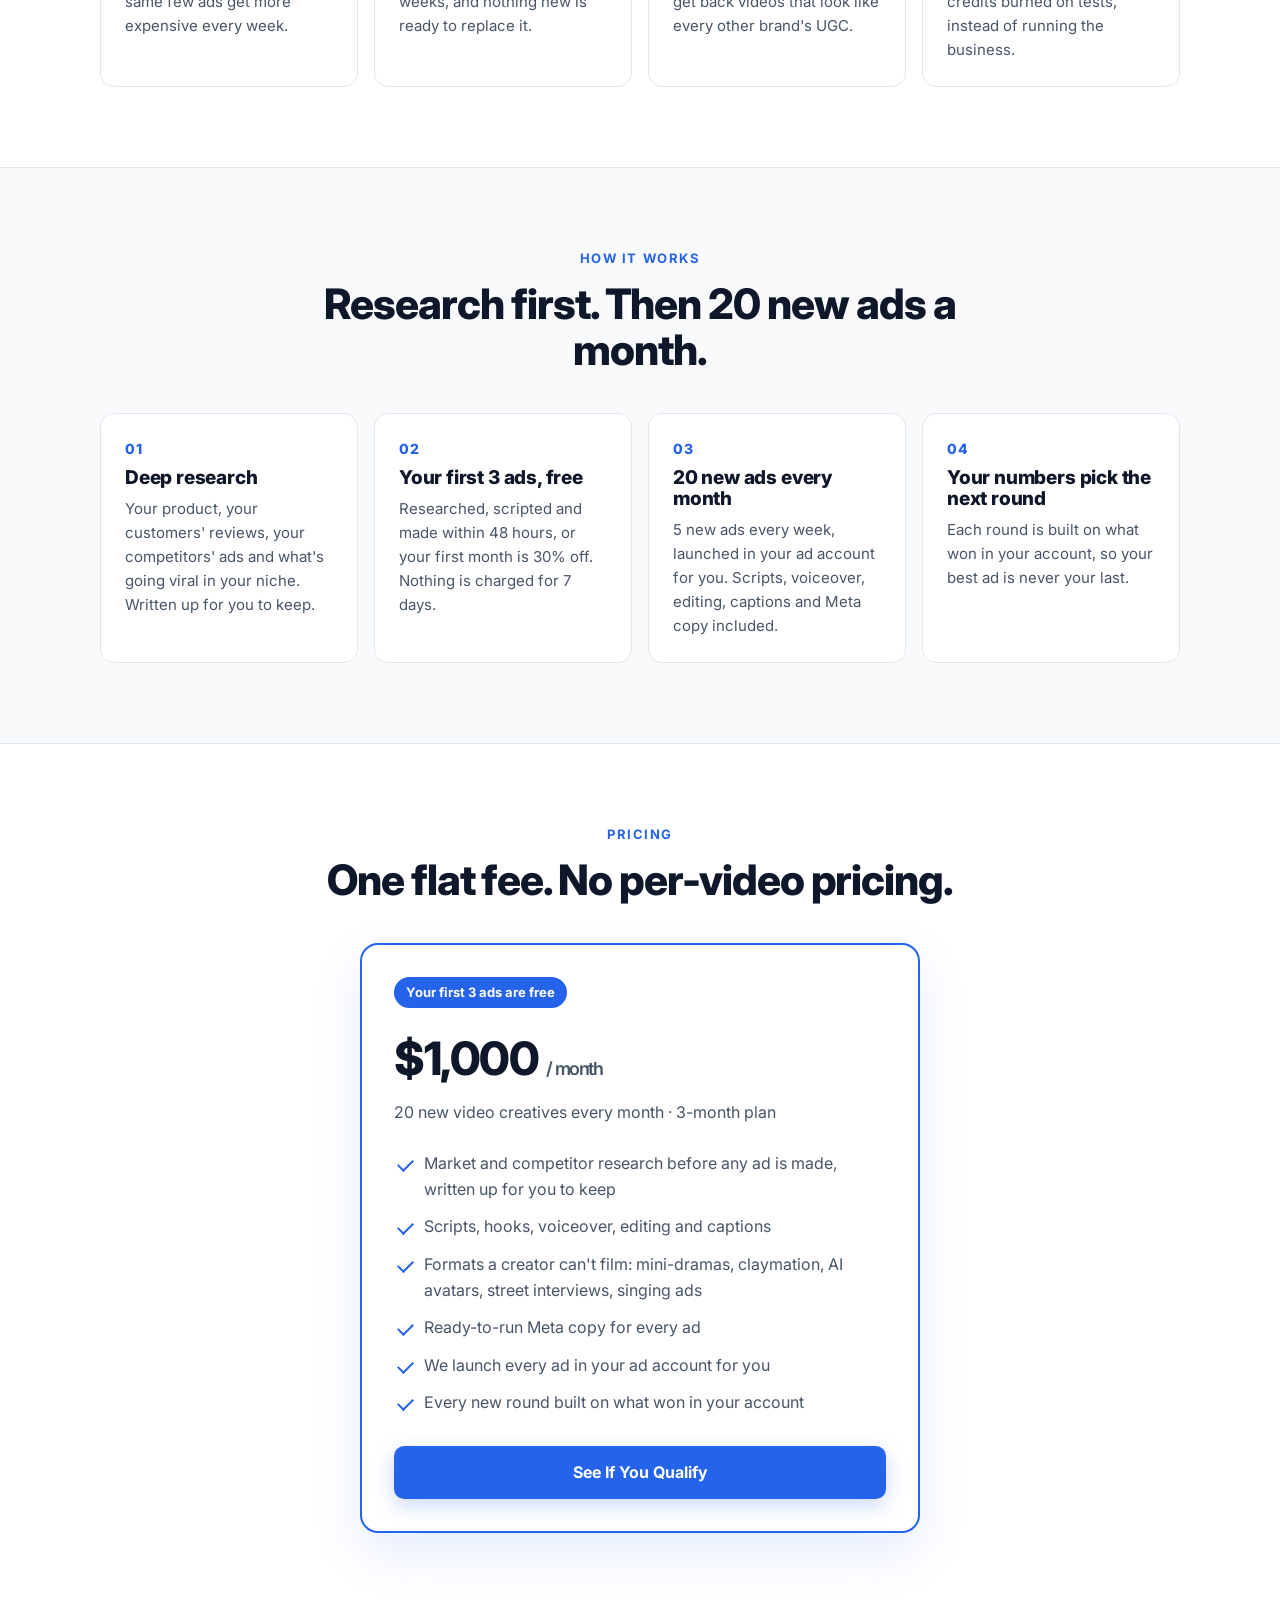
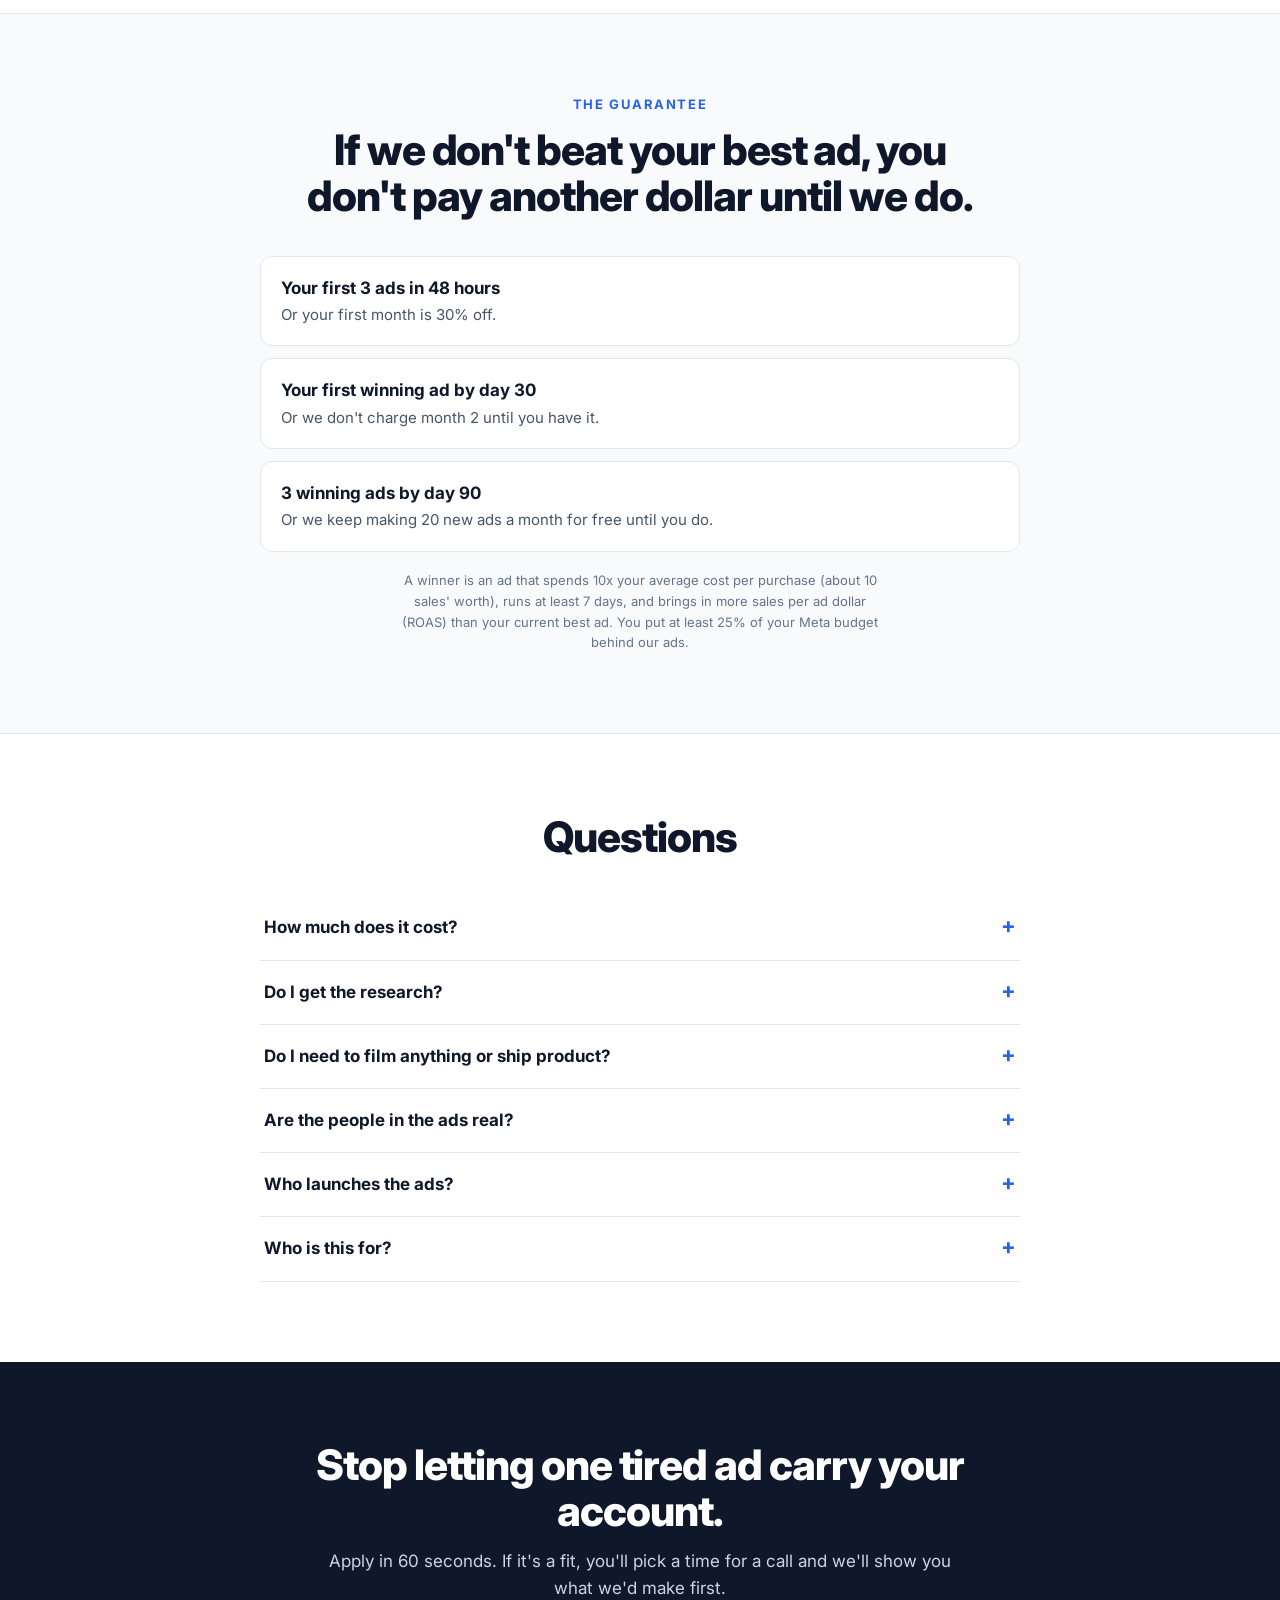
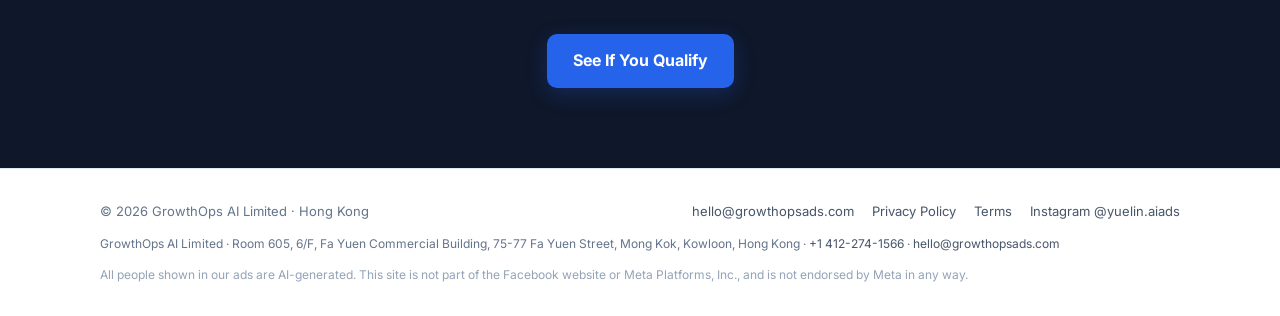
==== commit 8a942e69: "Homepage: singing ads first in Brand ads, Instagram @yuelin.aiads links Co-Authored-By: Claude Opus " ====
--- a/index.html
+++ b/index.html
@@ -20,6 +20,7 @@
 .grid figcaption{margin-top:10px;font-weight:700;font-size:14px}
 .grid figcaption span{display:block;font-weight:500;color:var(--mut2);font-size:13px}
 .grid[hidden]{display:none}
+.ig-line{margin-top:18px;font-weight:600;font-size:15px}.ig-line a{color:var(--acc);text-decoration:none}.ig-line a:hover{text-decoration:underline}
 .tabs{display:inline-flex;gap:4px;margin-top:28px;background:#fff;border:1px solid var(--line);border-radius:999px;padding:4px}
 .tabs button{font:inherit;font-weight:600;font-size:15px;border:0;background:none;color:var(--mut);padding:9px 18px;border-radius:999px;cursor:pointer}
 .tabs button.on{background:var(--acc);color:#fff}
@@ -66,7 +67,7 @@
 <body>
 <header class="nav"><div class="wrap">
   <a class="brand" href="./"><img src="logo.svg" alt=""><span>GrowthOps AI</span></a>
-  <nav class="links"><a href="#work">Examples</a><a href="#proof">Proof</a><a href="#how">How it works</a><a href="#pricing">Pricing</a><a href="#faq">FAQ</a></nav>
+  <nav class="links"><a href="#work">Examples</a><a href="#proof">Proof</a><a href="#how">How it works</a><a href="#pricing">Pricing</a><a href="#faq">FAQ</a><a href="https://www.instagram.com/yuelin.aiads/" target="_blank" rel="noopener">Instagram</a></nav>
   <a class="btn btn-sm" href="https://go.growthopsads.com/guarantee-page-7169">See If You Qualify</a>
 </div></header>
 
@@ -83,9 +84,11 @@
 <section class="sec soft" id="work"><div class="wrap">
   <div class="eyebrow">Real ads, made with AI</div>
   <h2>See examples of what you'll get</h2>
-  <p class="lead">Mini-dramas, claymation, street interviews, singing ads, AI avatars and AI creators. Every format below was made by our team without a single camera.</p>
+  <p class="lead">Singing ads, mini-dramas, claymation, street interviews, AI avatars and AI creators. Every format below was made by our team without a single camera.</p>
   <div class="tabs" role="tablist"><button class="on" data-for="brand">Brand ads</button><button data-for="own">Our own ads</button><button data-for="creators">AI creators</button></div>
   <div class="grid" data-tab="brand">
+    <figure><video controls playsinline preload="none" poster="https://assets.cdn.filesafe.space/vjYn6JWwqqvbUFm8tBEt/media/6ae0801b2d54004a64395b63.jpg" src="https://assets.cdn.filesafe.space/vjYn6JWwqqvbUFm8tBEt/media/6ae07edad542268bb45ffb23.mp4"></video><figcaption>Singing ad<span>Our own ad for GrowthOps</span></figcaption></figure>
+    <figure><video controls playsinline preload="none" poster="https://assets.cdn.filesafe.space/vjYn6JWwqqvbUFm8tBEt/media/6ae0801bc62ddbd638d39a1c.jpg" src="https://assets.cdn.filesafe.space/vjYn6JWwqqvbUFm8tBEt/media/6ae07edac62ddbd638d3839a.mp4"></video><figcaption>Singing ad<span>Holiday version</span></figcaption></figure>
     <figure><video controls playsinline preload="none" poster="https://assets.cdn.filesafe.space/vjYn6JWwqqvbUFm8tBEt/media/6adb352dac05a0d91fe19c22.jpg" src="https://assets.cdn.filesafe.space/vjYn6JWwqqvbUFm8tBEt/media/6adb359dac05a0d91fe1a840.mp4"></video><figcaption>Mini-drama<span>Made for Jaunty</span></figcaption></figure>
     <figure><video controls playsinline preload="none" poster="https://assets.cdn.filesafe.space/vjYn6JWwqqvbUFm8tBEt/media/6adb352da0c3fa1f7d9270de.jpg" src="https://assets.cdn.filesafe.space/vjYn6JWwqqvbUFm8tBEt/media/6adb357d3699fd27a0b42d91.mp4"></video><figcaption>Claymation<span>Energy drink demo</span></figcaption></figure>
     <figure><video controls playsinline preload="none" poster="https://assets.cdn.filesafe.space/vjYn6JWwqqvbUFm8tBEt/media/6adb352dfdcb71bb829159cc.jpg" src="https://assets.cdn.filesafe.space/vjYn6JWwqqvbUFm8tBEt/media/6adb3586ac05a0d91fe1a527.mp4"></video><figcaption>Street interview<span>Energy drink demo</span></figcaption></figure>
@@ -94,9 +97,9 @@
   </div>
   <div class="grid" data-tab="own" hidden>
     <figure><video controls playsinline preload="none" poster="https://assets.cdn.filesafe.space/vjYn6JWwqqvbUFm8tBEt/media/6ae0801b2d54004a64395b63.jpg" src="https://assets.cdn.filesafe.space/vjYn6JWwqqvbUFm8tBEt/media/6ae07edad542268bb45ffb23.mp4"></video><figcaption>Singing ad<span>GrowthOps</span></figcaption></figure>
+    <figure><video controls playsinline preload="none" poster="https://assets.cdn.filesafe.space/vjYn6JWwqqvbUFm8tBEt/media/6ae0801bc62ddbd638d39a1c.jpg" src="https://assets.cdn.filesafe.space/vjYn6JWwqqvbUFm8tBEt/media/6ae07edac62ddbd638d3839a.mp4"></video><figcaption>Seasonal singing ad<span>GrowthOps</span></figcaption></figure>
     <figure><video controls playsinline preload="none" poster="https://assets.cdn.filesafe.space/vjYn6JWwqqvbUFm8tBEt/media/6ae0801be477f470ce975f6d.jpg" src="https://assets.cdn.filesafe.space/vjYn6JWwqqvbUFm8tBEt/media/6ae07eda36aa4a07e8013759.mp4"></video><figcaption>Founder-style talking ad<span>GrowthOps</span></figcaption></figure>
     <figure><video controls playsinline preload="none" poster="https://assets.cdn.filesafe.space/vjYn6JWwqqvbUFm8tBEt/media/6ae0801be477f470ce975f6e.jpg" src="https://assets.cdn.filesafe.space/vjYn6JWwqqvbUFm8tBEt/media/6ae07eda36aa4a07e8013764.mp4"></video><figcaption>Street interview<span>GrowthOps</span></figcaption></figure>
-    <figure><video controls playsinline preload="none" poster="https://assets.cdn.filesafe.space/vjYn6JWwqqvbUFm8tBEt/media/6ae0801bc62ddbd638d39a1c.jpg" src="https://assets.cdn.filesafe.space/vjYn6JWwqqvbUFm8tBEt/media/6ae07edac62ddbd638d3839a.mp4"></video><figcaption>Seasonal singing ad<span>GrowthOps</span></figcaption></figure>
     <figure><video controls playsinline preload="none" poster="https://assets.cdn.filesafe.space/vjYn6JWwqqvbUFm8tBEt/media/6ae0801b9c1511d5b9fd9b8f.jpg" src="https://assets.cdn.filesafe.space/vjYn6JWwqqvbUFm8tBEt/media/6ae07eda736386d0dc0298bb.mp4"></video><figcaption>Animated story ad<span>GrowthOps</span></figcaption></figure>
   </div>
   <div class="grid" data-tab="creators" hidden>
@@ -106,6 +109,7 @@
     <figure><video controls playsinline preload="none" poster="https://assets.cdn.filesafe.space/vjYn6JWwqqvbUFm8tBEt/media/6adb352ea0c3fa1f7d927130.jpg" src="https://assets.cdn.filesafe.space/vjYn6JWwqqvbUFm8tBEt/media/6adb35aca0c3fa1f7d928025.mp4"></video><figcaption>AI creator<span>Fitness</span></figcaption></figure>
   </div>
   <p class="note">Every person shown is AI-generated. "Demo" ads are samples we made to show the format. "Our own ads" run on GrowthOps' Meta account. None of these are client results.</p>
+  <p class="ig-line"><a href="https://www.instagram.com/yuelin.aiads/" target="_blank" rel="noopener"><svg width="15" height="15" viewBox="0 0 24 24" fill="none" stroke="currentColor" stroke-width="2" aria-hidden="true" style="vertical-align:-2px;margin-right:5px"><rect x="3" y="3" width="18" height="18" rx="5"/><circle cx="12" cy="12" r="4"/><circle cx="17.5" cy="6.5" r="1" fill="currentColor"/></svg>See our newest ads on Instagram: @yuelin.aiads</a></p>
 </div></section>
 
 <section class="sec" id="proof"><div class="wrap">
@@ -191,7 +195,7 @@
 
 <footer class="foot"><div class="wrap">
   <div>© 2026 GrowthOps AI Limited · Hong Kong</div>
-  <div><a href="mailto:hello@growthopsads.com">hello@growthopsads.com</a><a href="privacy.html">Privacy Policy</a><a href="terms.html">Terms</a></div>
+  <div><a href="mailto:hello@growthopsads.com">hello@growthopsads.com</a><a href="privacy.html">Privacy Policy</a><a href="terms.html">Terms</a><a href="https://www.instagram.com/yuelin.aiads/" target="_blank" rel="noopener">Instagram @yuelin.aiads</a></div>
   <div class="addr">GrowthOps AI Limited · Room 605, 6/F, Fa Yuen Commercial Building, 75-77 Fa Yuen Street, Mong Kok, Kowloon, Hong Kong · <a href="tel:+14122741566">+1 412-274-1566</a> · <a href="mailto:hello@growthopsads.com">hello@growthopsads.com</a></div>
   <div class="fine">All people shown in our ads are AI-generated. This site is not part of the Facebook website or Meta Platforms, Inc., and is not endorsed by Meta in any way.</div>
 </div></footer>
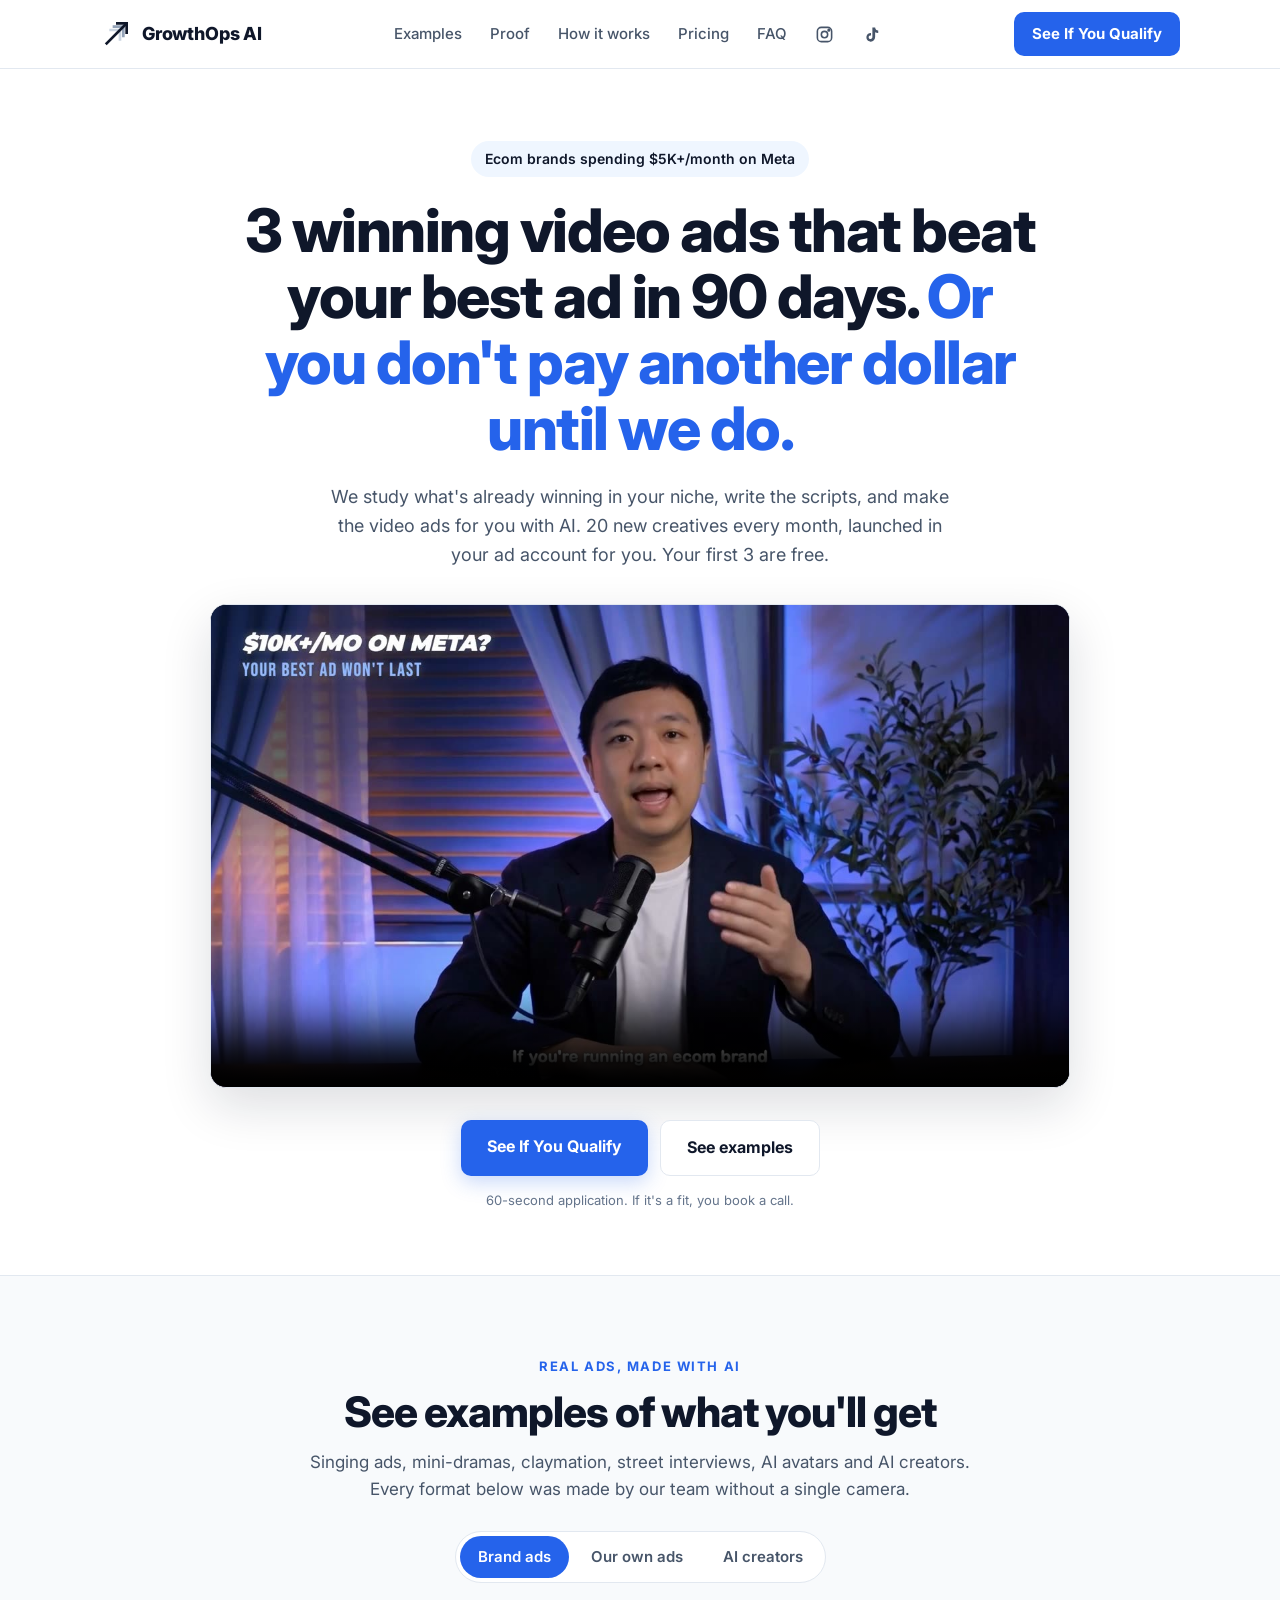
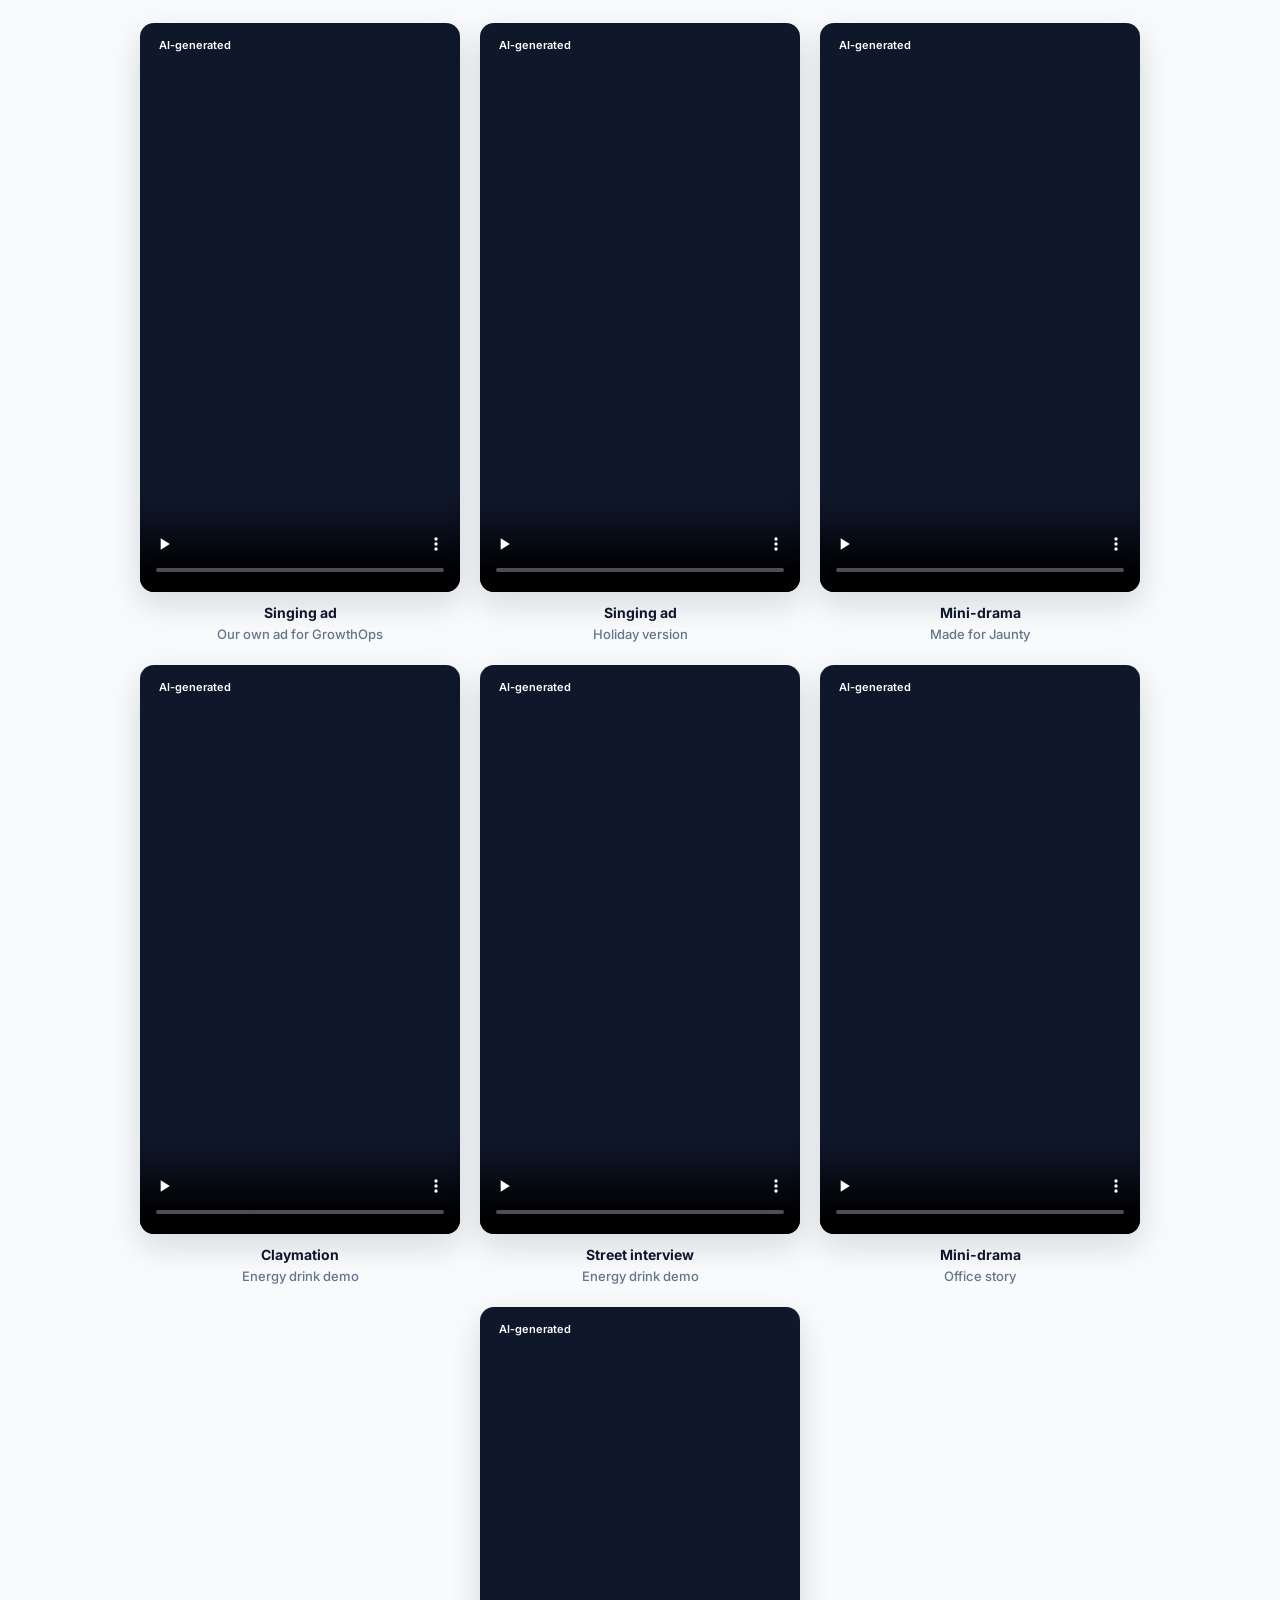
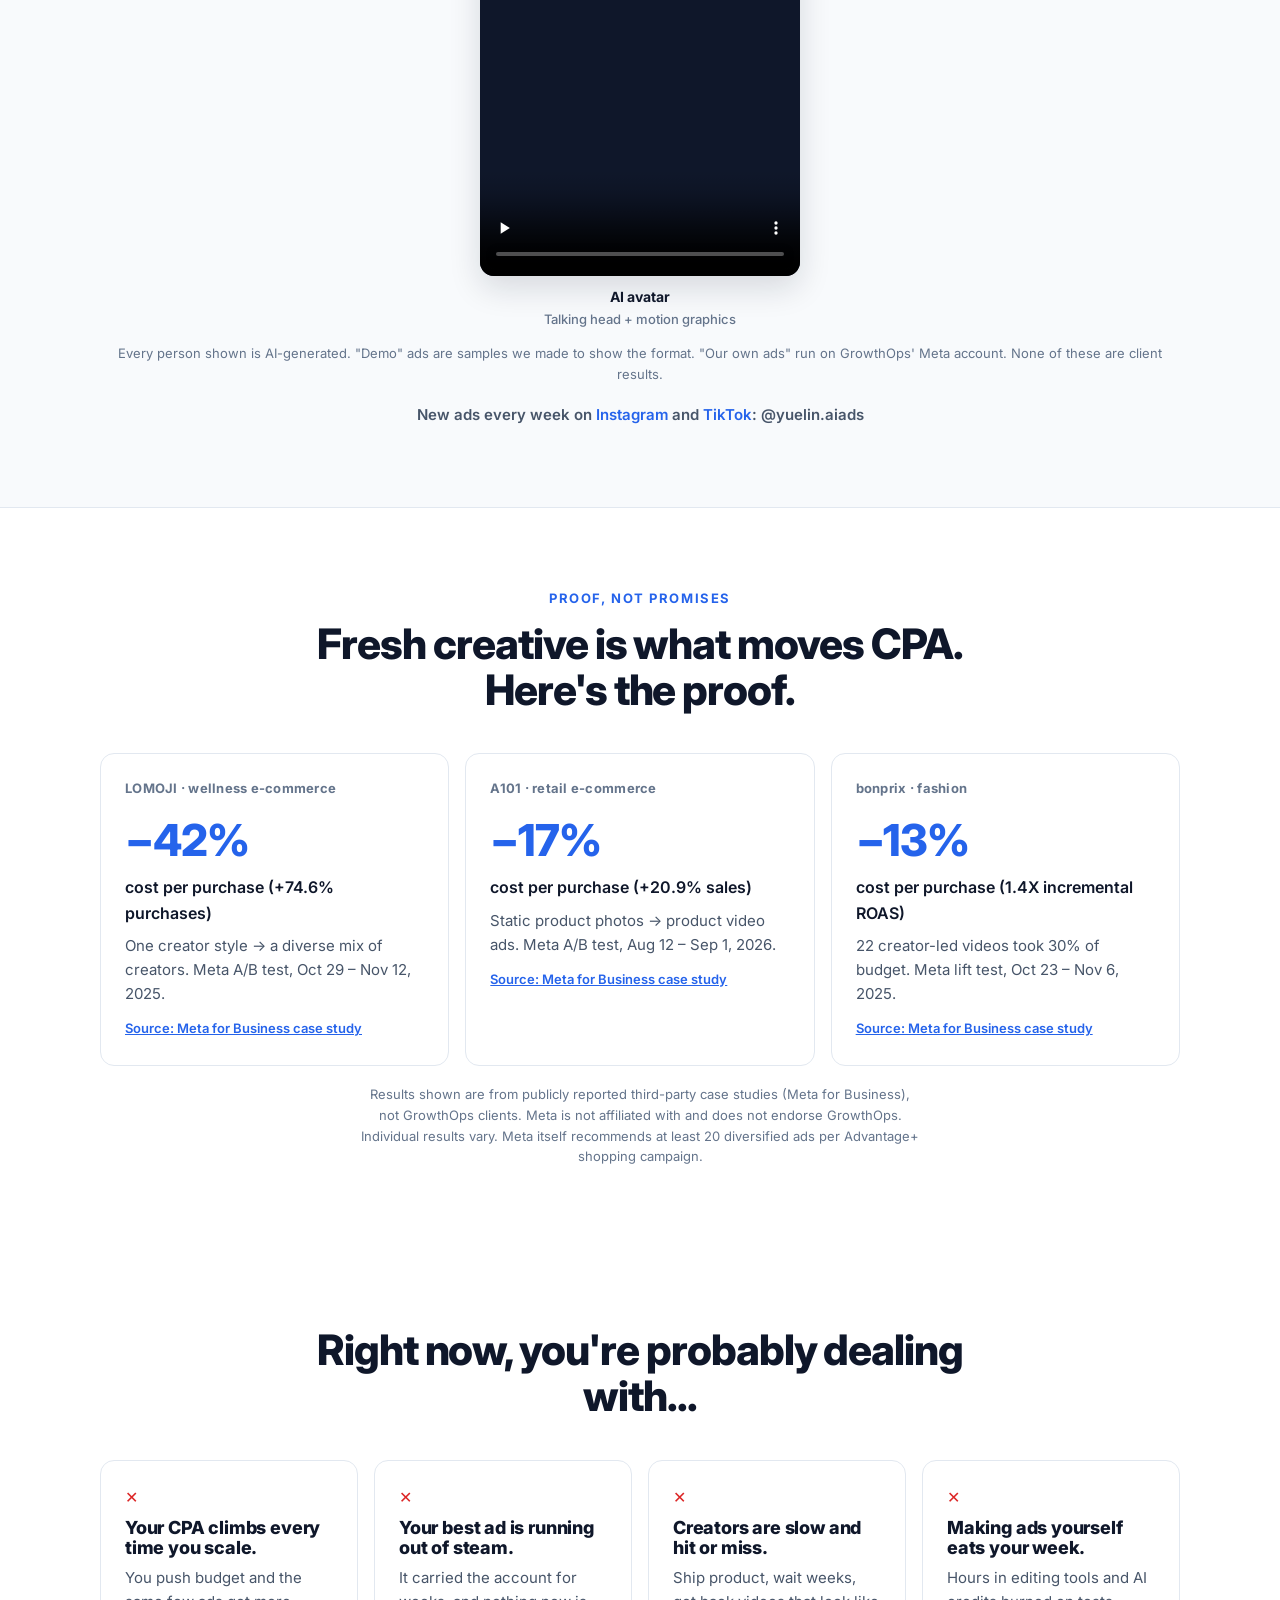
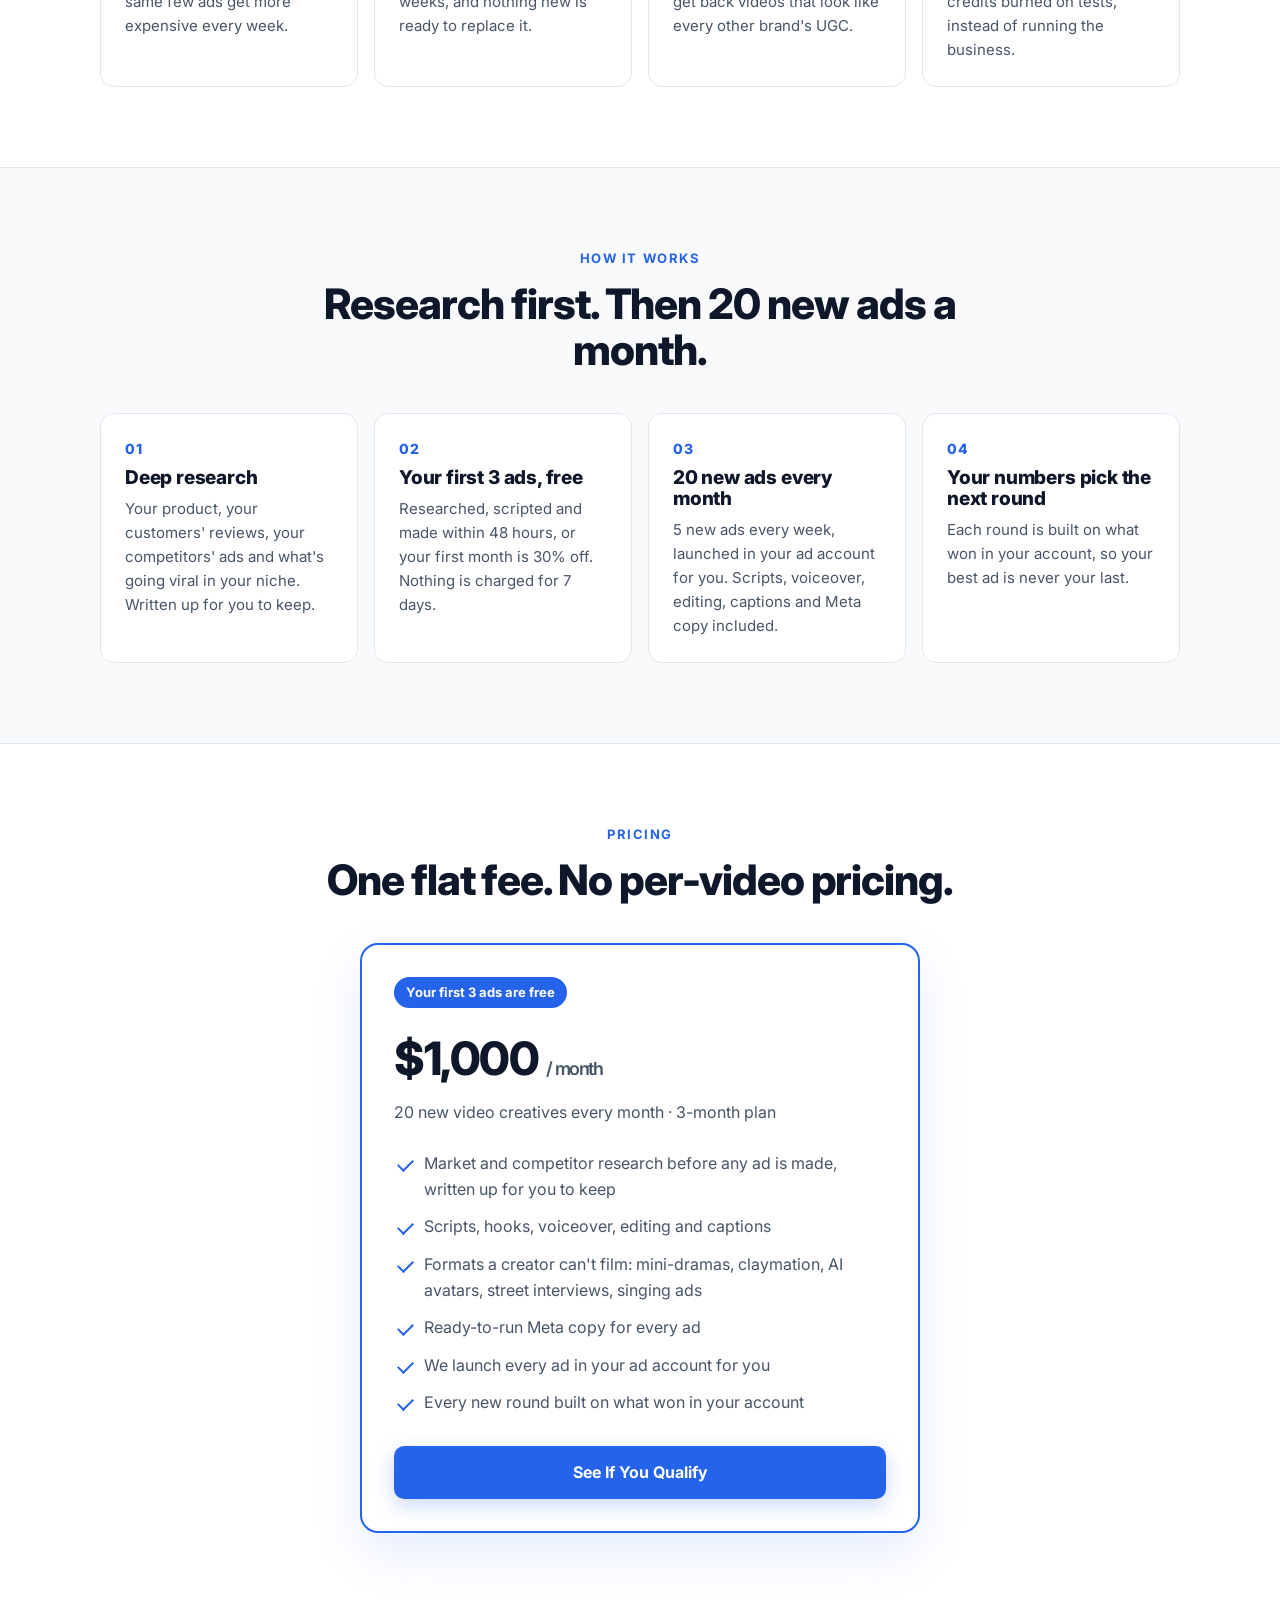
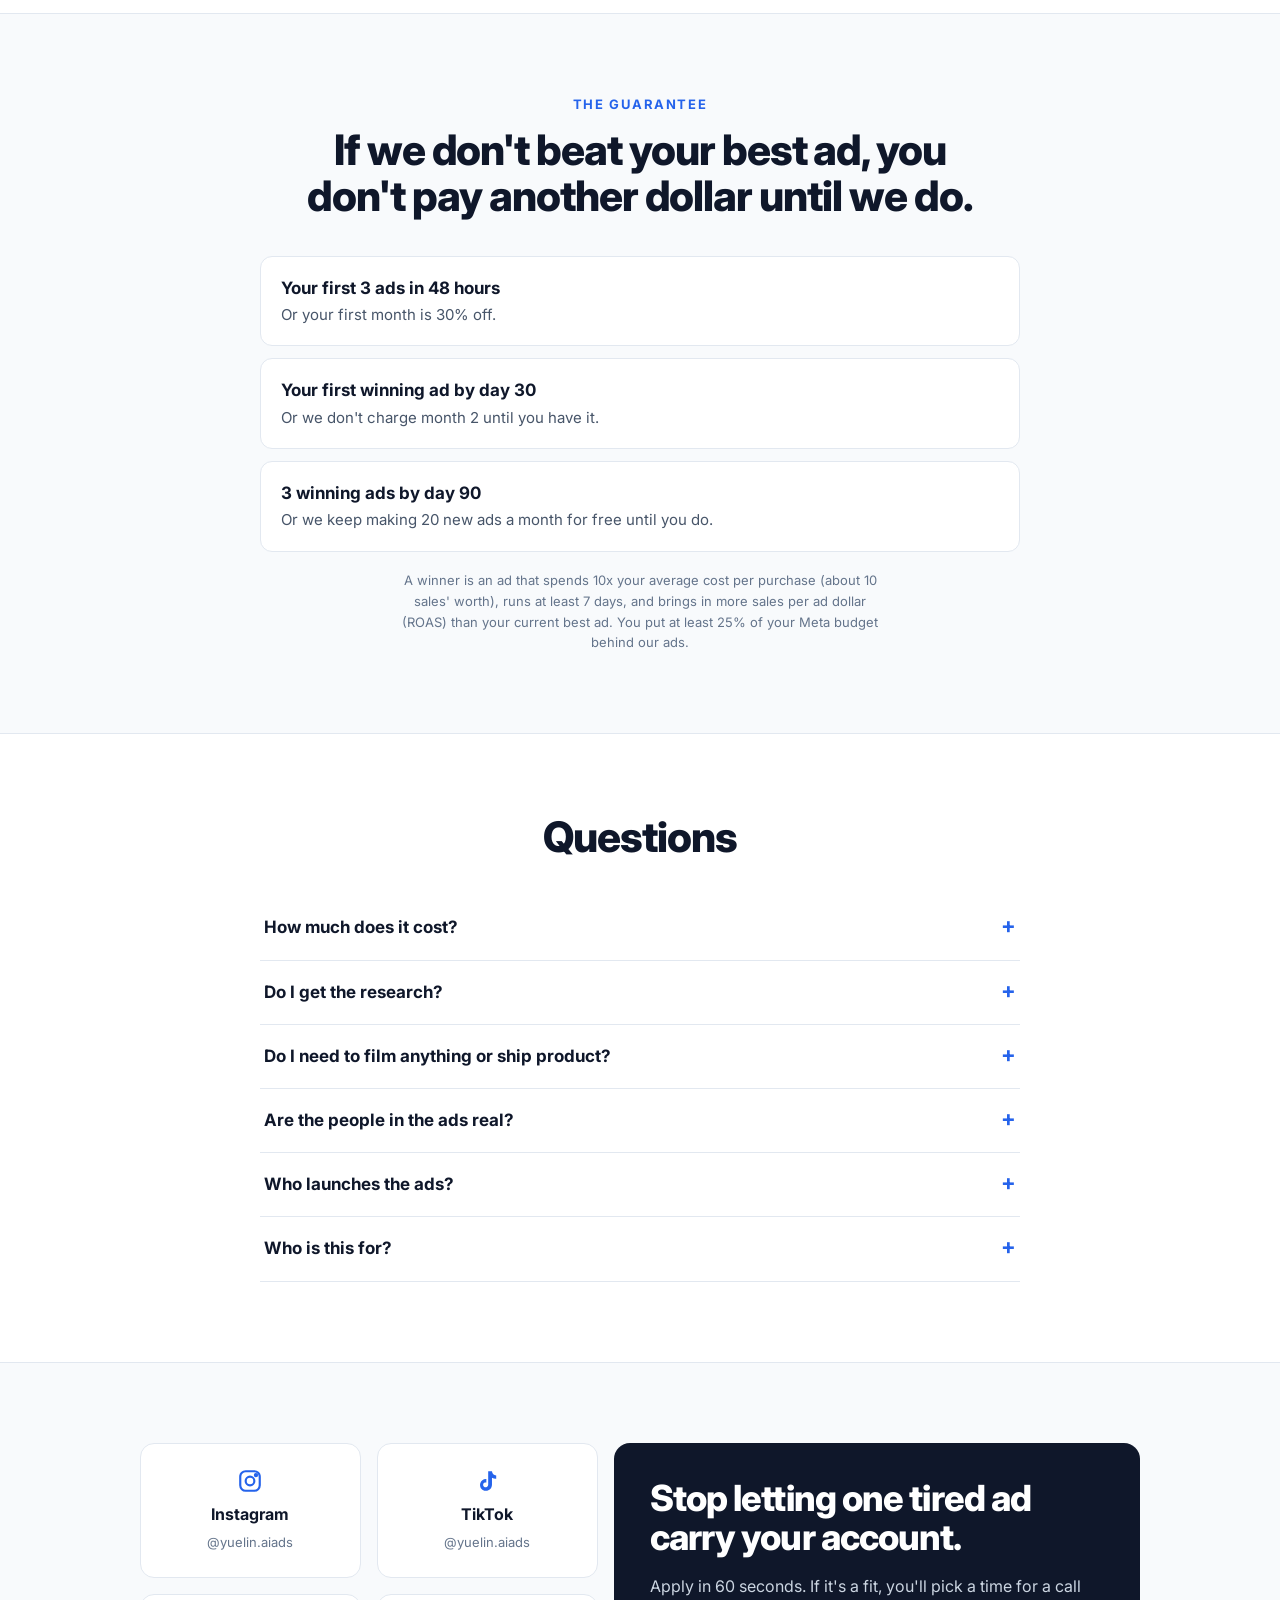
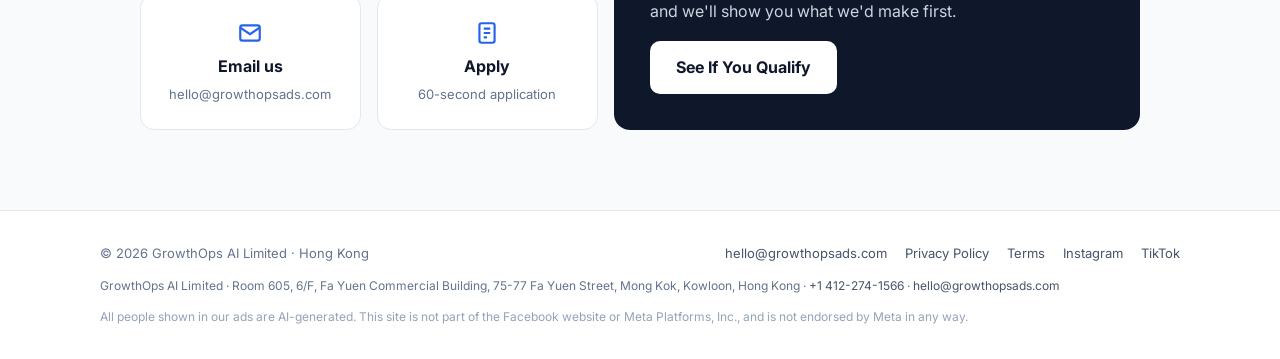
==== commit 9f0882b6: "Homepage: Mentrix-style social tiles + CTA card, TikTok links, AI-generated badges on example videos" ====
--- a/index.html
+++ b/index.html
@@ -20,7 +20,18 @@
 .grid figcaption{margin-top:10px;font-weight:700;font-size:14px}
 .grid figcaption span{display:block;font-weight:500;color:var(--mut2);font-size:13px}
 .grid[hidden]{display:none}
-.ig-line{margin-top:18px;font-weight:600;font-size:15px}.ig-line a{color:var(--acc);text-decoration:none}.ig-line a:hover{text-decoration:underline}
+.ig-line{margin-top:18px;font-weight:600;font-size:15px;color:var(--mut)}.ig-line a{color:var(--acc);text-decoration:none}.ig-line a:hover{text-decoration:underline}
+.links .soc{display:flex;align-items:center}.links .soc svg{width:19px;height:19px}
+.grid figure{position:relative}.grid figure::before{content:"AI-generated";position:absolute;top:10px;left:10px;z-index:1;font-size:11px;font-weight:600;color:#fff;background:rgba(15,23,42,.62);padding:4px 9px;border-radius:999px;pointer-events:none}
+.endgrid{display:grid;grid-template-columns:1fr 1.15fr;gap:16px;text-align:left;max-width:1000px;margin:0 auto}
+.tiles{display:grid;grid-template-columns:1fr 1fr;gap:16px}
+.tile{display:flex;flex-direction:column;align-items:center;justify-content:center;gap:4px;text-align:center;text-decoration:none;background:#fff;border:1px solid var(--line);border-radius:14px;padding:22px 12px;transition:border-color .15s,box-shadow .15s}
+.tile:hover{border-color:var(--acc);box-shadow:0 8px 24px rgba(37,99,235,.12)}
+.tile svg{width:26px;height:26px;color:var(--acc);margin-bottom:4px}.tile b{font-size:16px}.tile span{font-size:13px;color:var(--mut2);word-break:break-all}
+.endcard{background:#0F172A;color:#fff;border-radius:16px;padding:36px;display:flex;flex-direction:column;justify-content:center;gap:16px}
+.endcard h2{color:#fff;margin:0;max-width:none;font-size:clamp(26px,3.2vw,36px)}.endcard p{color:#CBD5E1;font-size:16px}
+.btn-light{align-self:flex-start;background:#fff;color:#0F172A;box-shadow:none}.btn-light:hover{background:#E2E8F0}
+@media(max-width:760px){.endgrid{grid-template-columns:1fr}.endcard{padding:28px}}
 .tabs{display:inline-flex;gap:4px;margin-top:28px;background:#fff;border:1px solid var(--line);border-radius:999px;padding:4px}
 .tabs button{font:inherit;font-weight:600;font-size:15px;border:0;background:none;color:var(--mut);padding:9px 18px;border-radius:999px;cursor:pointer}
 .tabs button.on{background:var(--acc);color:#fff}
@@ -54,9 +65,7 @@
 .faq summary::after{content:"+";color:var(--acc);font-size:22px;line-height:1}
 .faq details[open] summary::after{content:"–"}
 .faq p{margin-top:10px;color:var(--mut)}
-.final{background:#0F172A;color:#fff}
-.final h2{color:#fff}
-.final .lead{color:#CBD5E1}
+.final{background:var(--soft);border-top:1px solid var(--line)}
 @media(max-width:640px){.grid{gap:12px}.grid figure{width:calc((100% - 12px)/2)}.hero{padding:48px 0 48px}.sec{padding:60px 0}.price{padding:24px}}
 </style>
 <script>
@@ -67,7 +76,7 @@
 <body>
 <header class="nav"><div class="wrap">
   <a class="brand" href="./"><img src="logo.svg" alt=""><span>GrowthOps AI</span></a>
-  <nav class="links"><a href="#work">Examples</a><a href="#proof">Proof</a><a href="#how">How it works</a><a href="#pricing">Pricing</a><a href="#faq">FAQ</a><a href="https://www.instagram.com/yuelin.aiads/" target="_blank" rel="noopener">Instagram</a></nav>
+  <nav class="links"><a href="#work">Examples</a><a href="#proof">Proof</a><a href="#how">How it works</a><a href="#pricing">Pricing</a><a href="#faq">FAQ</a><a class="soc" href="https://www.instagram.com/yuelin.aiads/" target="_blank" rel="noopener" aria-label="Instagram"><svg viewBox="0 0 24 24" fill="none" stroke="currentColor" stroke-width="2" aria-hidden="true"><rect x="3" y="3" width="18" height="18" rx="5"/><circle cx="12" cy="12" r="4"/><circle cx="17.5" cy="6.5" r="1" fill="currentColor"/></svg></a><a class="soc" href="https://www.tiktok.com/@yuelin.aiads" target="_blank" rel="noopener" aria-label="TikTok"><svg viewBox="0 0 24 24" fill="currentColor" aria-hidden="true"><path d="M16.6 3c.3 2.2 1.6 3.7 3.9 3.9v3.1c-1.4.1-2.7-.3-3.9-1v6.2c0 3.6-2.6 6-5.9 5.8-3.6-.2-5.9-3.5-4.9-7 .7-2.4 3-4 5.6-3.8v3.2c-.4-.1-.8-.1-1.2 0-1.3.3-2 1.5-1.7 2.8.3 1.1 1.4 1.8 2.6 1.6 1.2-.2 2-1.2 2-2.5V3h3.5z"/></svg></a></nav>
   <a class="btn btn-sm" href="https://go.growthopsads.com/guarantee-page-7169">See If You Qualify</a>
 </div></header>
 
@@ -109,7 +118,7 @@
     <figure><video controls playsinline preload="none" poster="https://assets.cdn.filesafe.space/vjYn6JWwqqvbUFm8tBEt/media/6adb352ea0c3fa1f7d927130.jpg" src="https://assets.cdn.filesafe.space/vjYn6JWwqqvbUFm8tBEt/media/6adb35aca0c3fa1f7d928025.mp4"></video><figcaption>AI creator<span>Fitness</span></figcaption></figure>
   </div>
   <p class="note">Every person shown is AI-generated. "Demo" ads are samples we made to show the format. "Our own ads" run on GrowthOps' Meta account. None of these are client results.</p>
-  <p class="ig-line"><a href="https://www.instagram.com/yuelin.aiads/" target="_blank" rel="noopener"><svg width="15" height="15" viewBox="0 0 24 24" fill="none" stroke="currentColor" stroke-width="2" aria-hidden="true" style="vertical-align:-2px;margin-right:5px"><rect x="3" y="3" width="18" height="18" rx="5"/><circle cx="12" cy="12" r="4"/><circle cx="17.5" cy="6.5" r="1" fill="currentColor"/></svg>See our newest ads on Instagram: @yuelin.aiads</a></p>
+  <p class="ig-line">New ads every week on <a href="https://www.instagram.com/yuelin.aiads/" target="_blank" rel="noopener">Instagram</a> and <a href="https://www.tiktok.com/@yuelin.aiads" target="_blank" rel="noopener">TikTok</a>: @yuelin.aiads</p>
 </div></section>
 
 <section class="sec" id="proof"><div class="wrap">
@@ -187,15 +196,25 @@
 </div></section>
 
 <section class="sec final"><div class="wrap">
-  <h2>Stop letting one tired ad carry your account.</h2>
-  <p class="lead">Apply in 60 seconds. If it's a fit, you'll pick a time for a call and we'll show you what we'd make first.</p>
-  <div class="cta-row"><a class="btn" href="https://go.growthopsads.com/guarantee-page-7169">See If You Qualify</a></div>
+  <div class="endgrid">
+    <div class="tiles">
+      <a class="tile" href="https://www.instagram.com/yuelin.aiads/" target="_blank" rel="noopener"><svg viewBox="0 0 24 24" fill="none" stroke="currentColor" stroke-width="2" aria-hidden="true"><rect x="3" y="3" width="18" height="18" rx="5"/><circle cx="12" cy="12" r="4"/><circle cx="17.5" cy="6.5" r="1" fill="currentColor"/></svg><b>Instagram</b><span>@yuelin.aiads</span></a>
+      <a class="tile" href="https://www.tiktok.com/@yuelin.aiads" target="_blank" rel="noopener"><svg viewBox="0 0 24 24" fill="currentColor" aria-hidden="true"><path d="M16.6 3c.3 2.2 1.6 3.7 3.9 3.9v3.1c-1.4.1-2.7-.3-3.9-1v6.2c0 3.6-2.6 6-5.9 5.8-3.6-.2-5.9-3.5-4.9-7 .7-2.4 3-4 5.6-3.8v3.2c-.4-.1-.8-.1-1.2 0-1.3.3-2 1.5-1.7 2.8.3 1.1 1.4 1.8 2.6 1.6 1.2-.2 2-1.2 2-2.5V3h3.5z"/></svg><b>TikTok</b><span>@yuelin.aiads</span></a>
+      <a class="tile" href="mailto:hello@growthopsads.com"><svg viewBox="0 0 24 24" fill="none" stroke="currentColor" stroke-width="2" aria-hidden="true"><rect x="3" y="5" width="18" height="14" rx="2"/><path d="m3 7 9 6 9-6"/></svg><b>Email us</b><span>hello@growthopsads.com</span></a>
+      <a class="tile" href="https://go.growthopsads.com/guarantee-page-7169"><svg viewBox="0 0 24 24" fill="none" stroke="currentColor" stroke-width="2" aria-hidden="true"><rect x="5" y="3" width="14" height="18" rx="2"/><path d="M9 8h6M9 12h6M9 16h3"/></svg><b>Apply</b><span>60-second application</span></a>
+    </div>
+    <div class="endcard">
+      <h2>Stop letting one tired ad carry your account.</h2>
+      <p>Apply in 60 seconds. If it's a fit, you'll pick a time for a call and we'll show you what we'd make first.</p>
+      <a class="btn btn-light" href="https://go.growthopsads.com/guarantee-page-7169">See If You Qualify</a>
+    </div>
+  </div>
 </div></section>
 </main>
 
 <footer class="foot"><div class="wrap">
   <div>© 2026 GrowthOps AI Limited · Hong Kong</div>
-  <div><a href="mailto:hello@growthopsads.com">hello@growthopsads.com</a><a href="privacy.html">Privacy Policy</a><a href="terms.html">Terms</a><a href="https://www.instagram.com/yuelin.aiads/" target="_blank" rel="noopener">Instagram @yuelin.aiads</a></div>
+  <div><a href="mailto:hello@growthopsads.com">hello@growthopsads.com</a><a href="privacy.html">Privacy Policy</a><a href="terms.html">Terms</a><a href="https://www.instagram.com/yuelin.aiads/" target="_blank" rel="noopener">Instagram</a><a href="https://www.tiktok.com/@yuelin.aiads" target="_blank" rel="noopener">TikTok</a></div>
   <div class="addr">GrowthOps AI Limited · Room 605, 6/F, Fa Yuen Commercial Building, 75-77 Fa Yuen Street, Mong Kok, Kowloon, Hong Kong · <a href="tel:+14122741566">+1 412-274-1566</a> · <a href="mailto:hello@growthopsads.com">hello@growthopsads.com</a></div>
   <div class="fine">All people shown in our ads are AI-generated. This site is not part of the Facebook website or Meta Platforms, Inc., and is not endorsed by Meta in any way.</div>
 </div></footer>
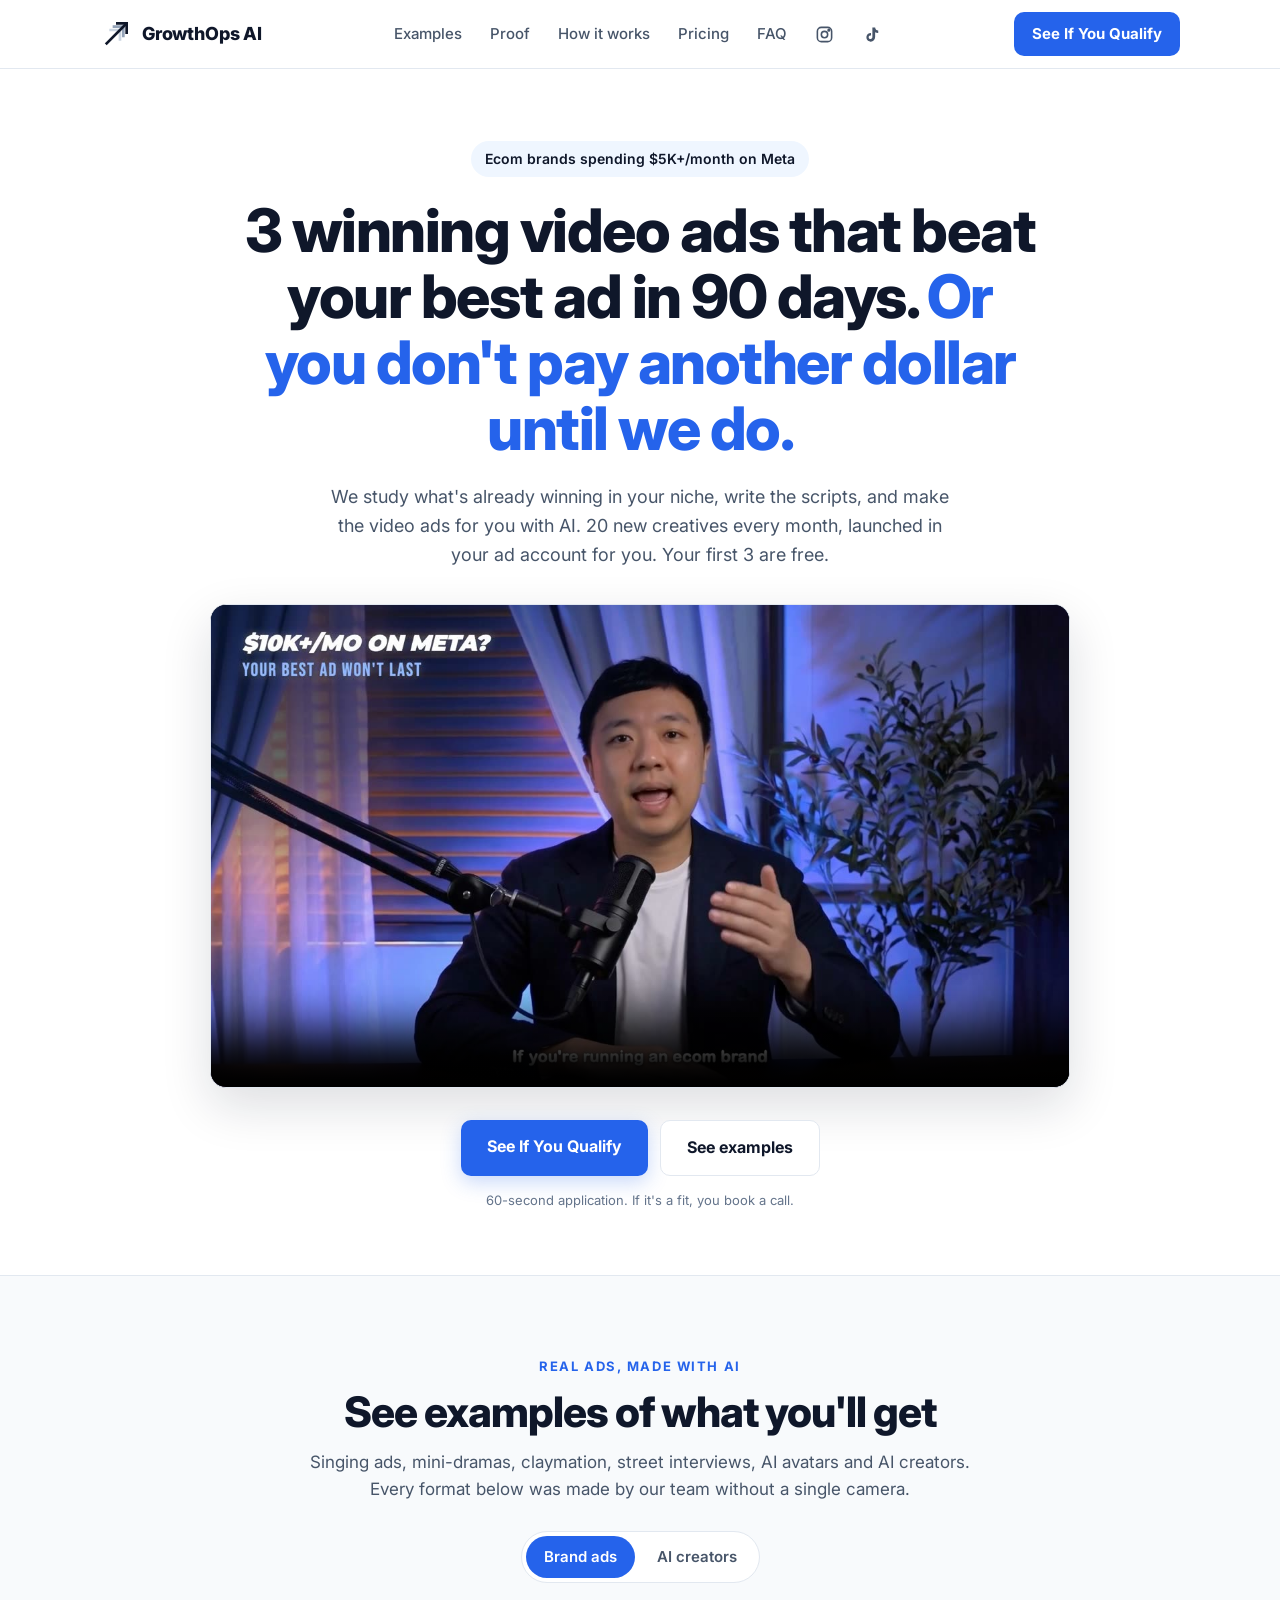
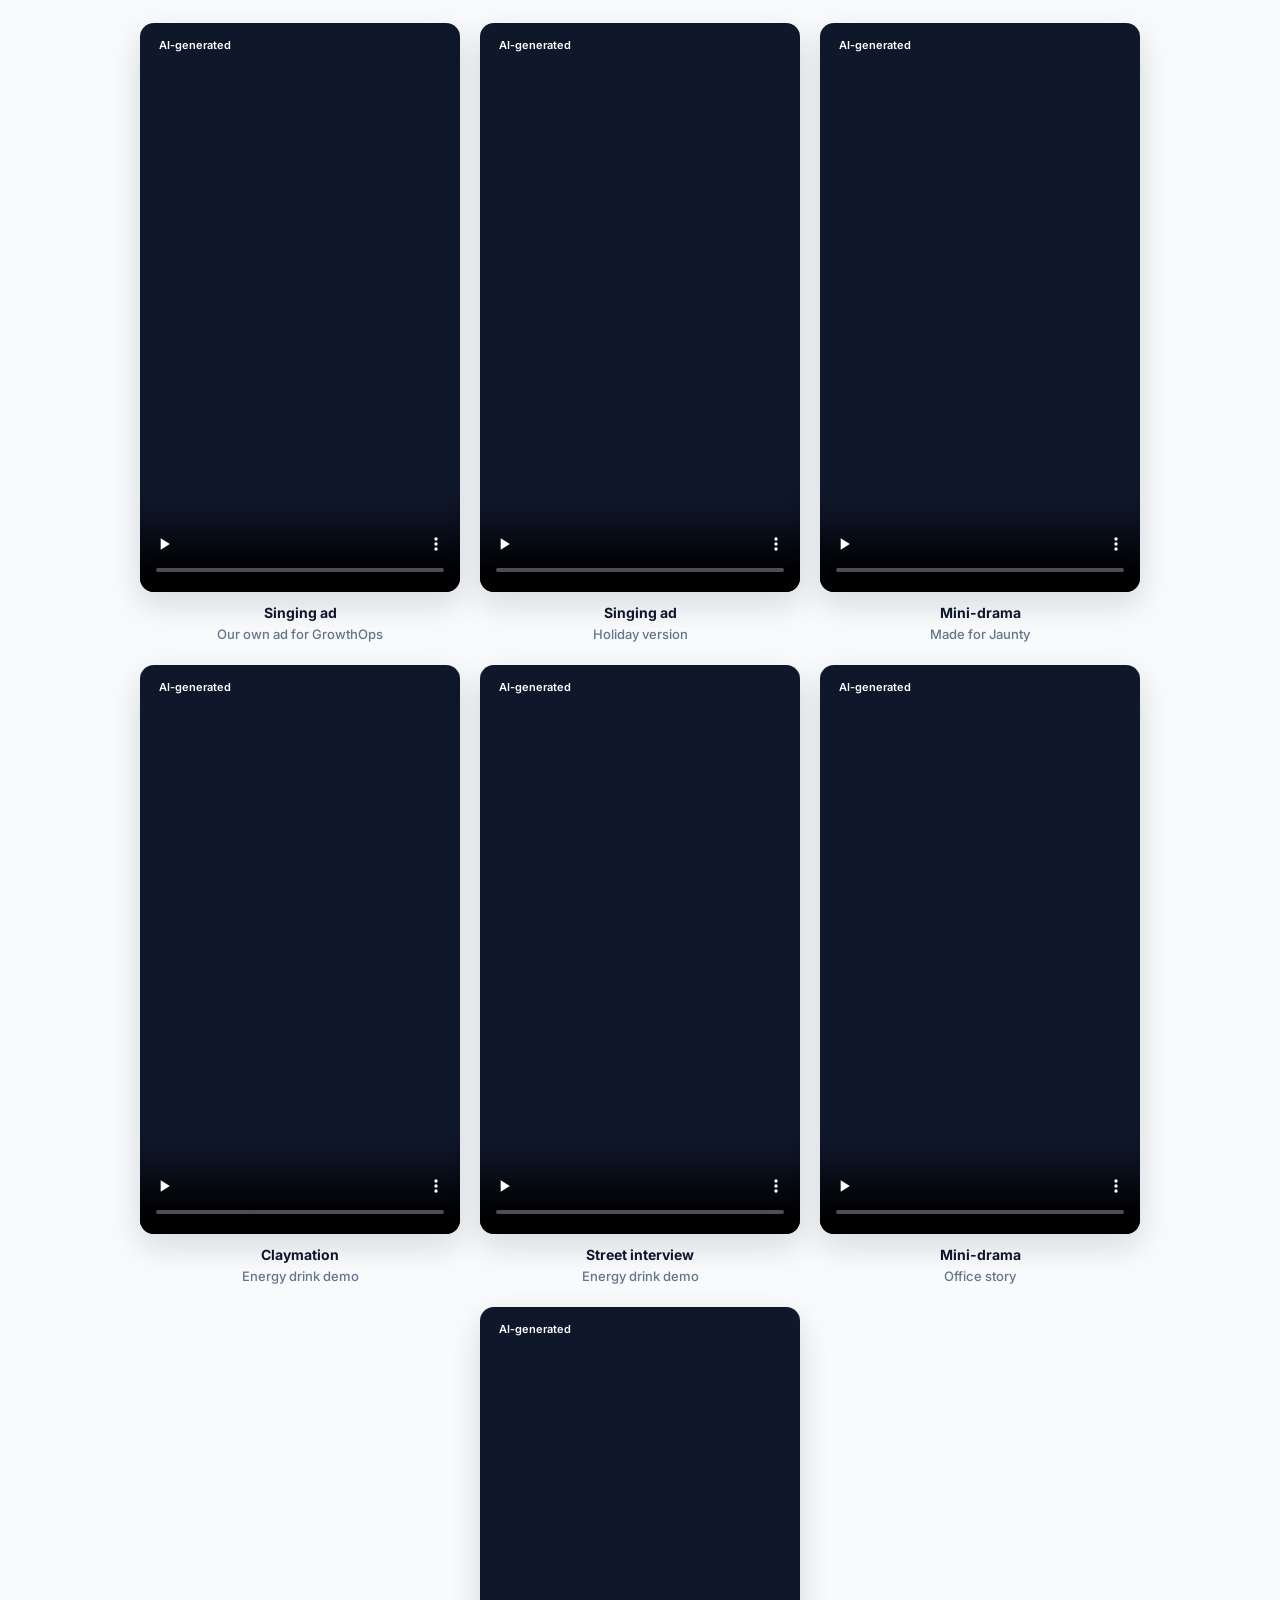
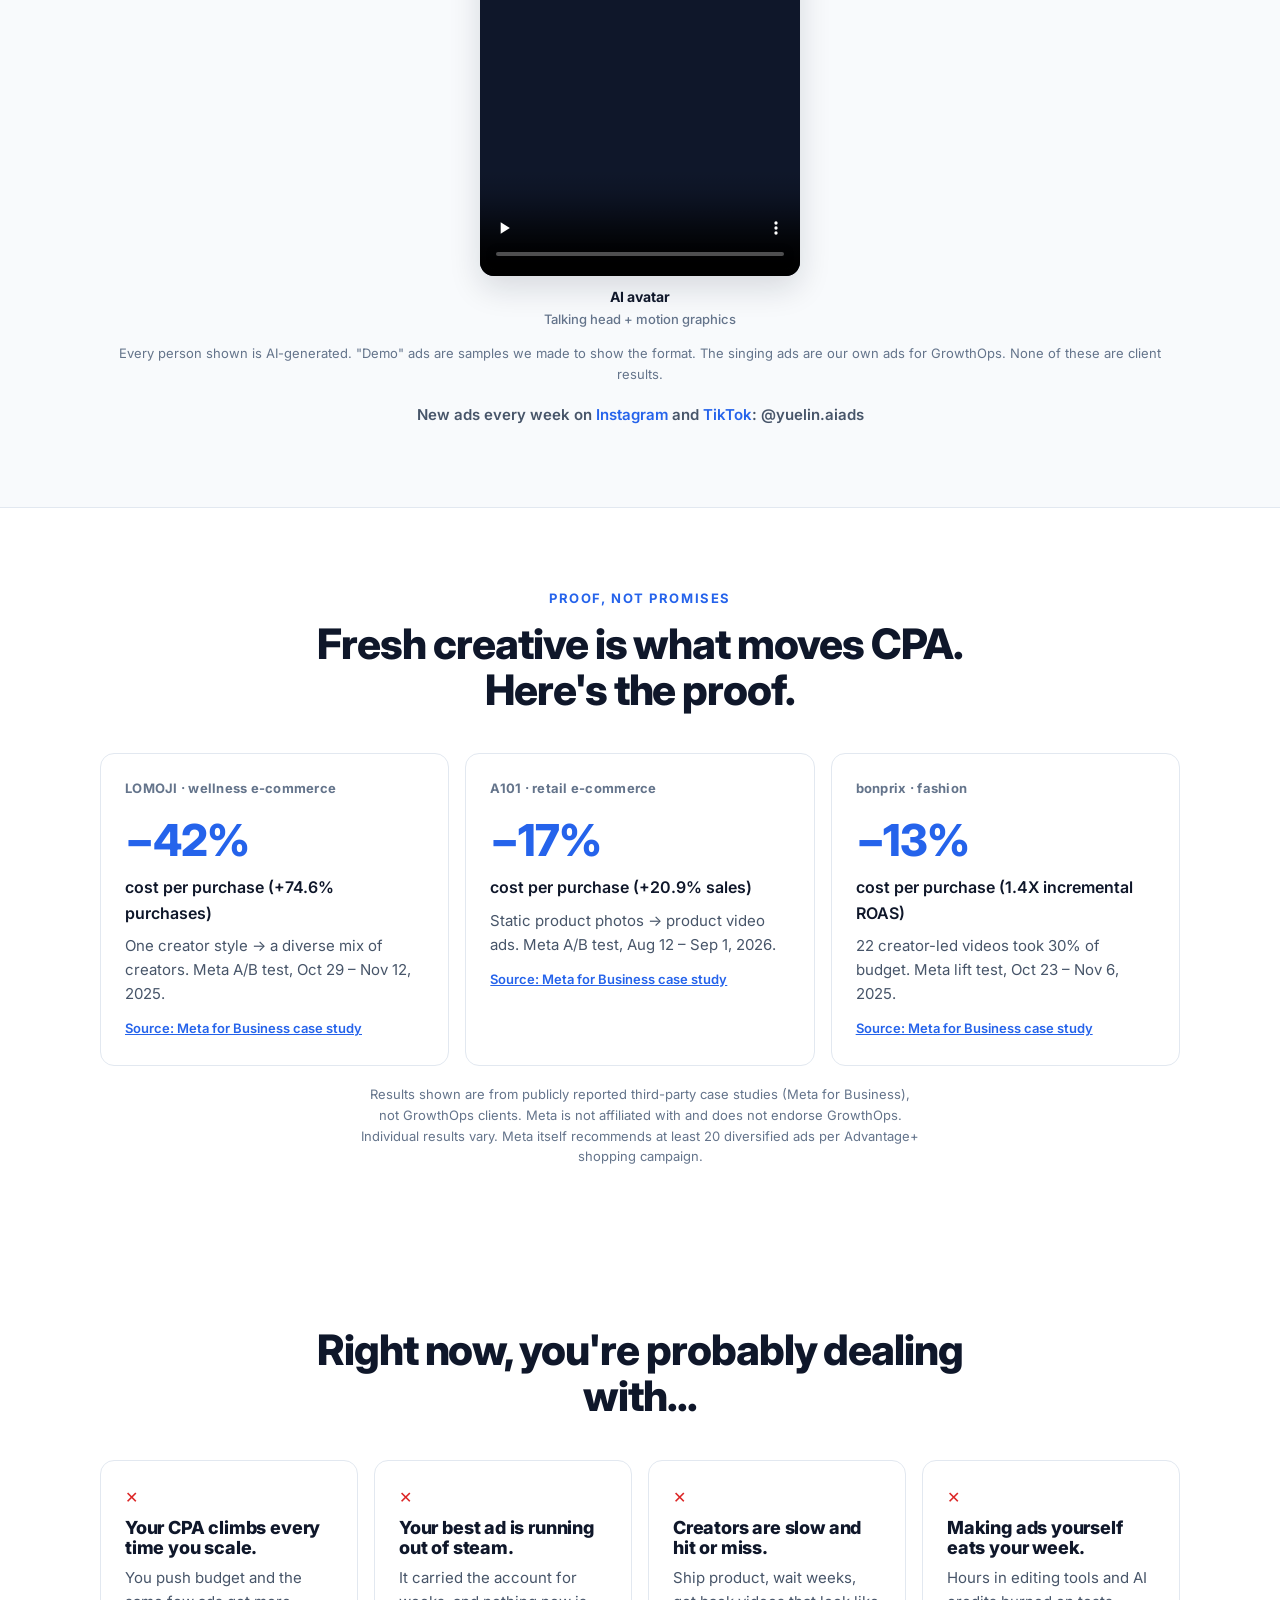
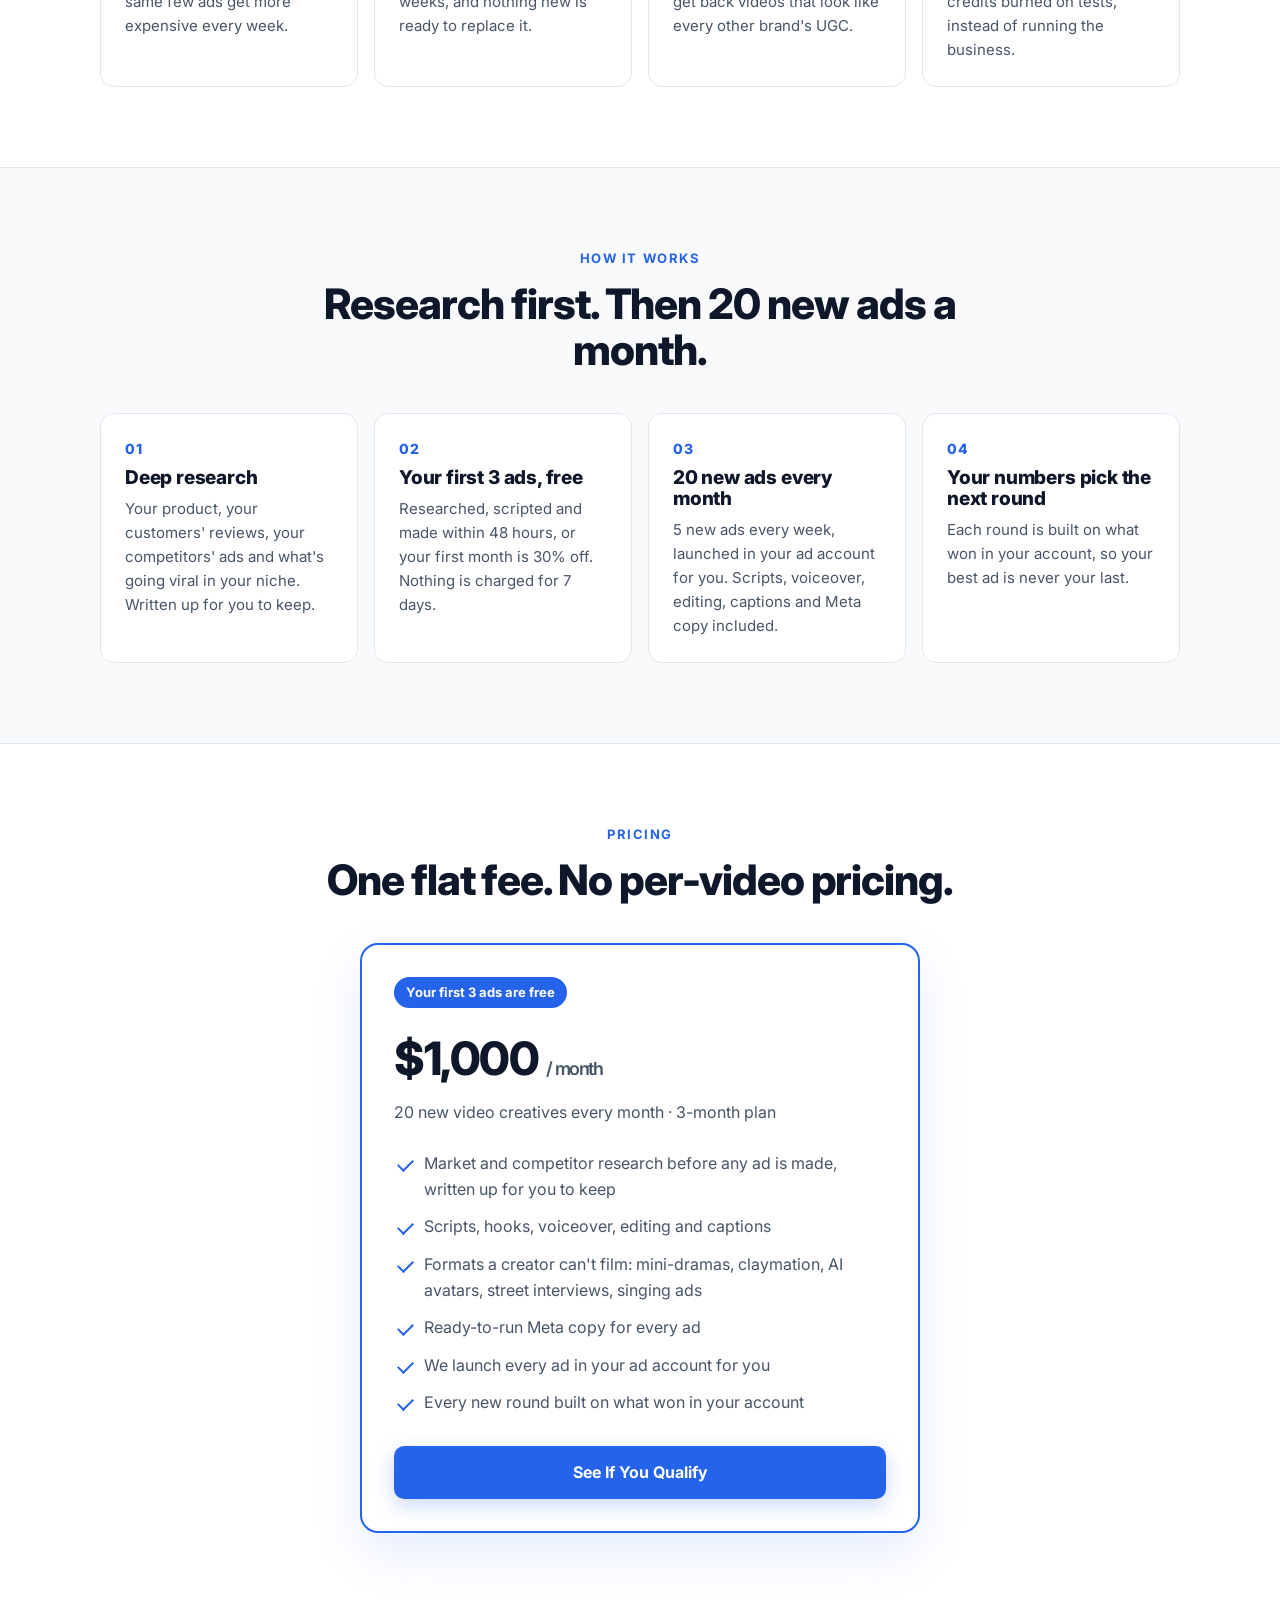
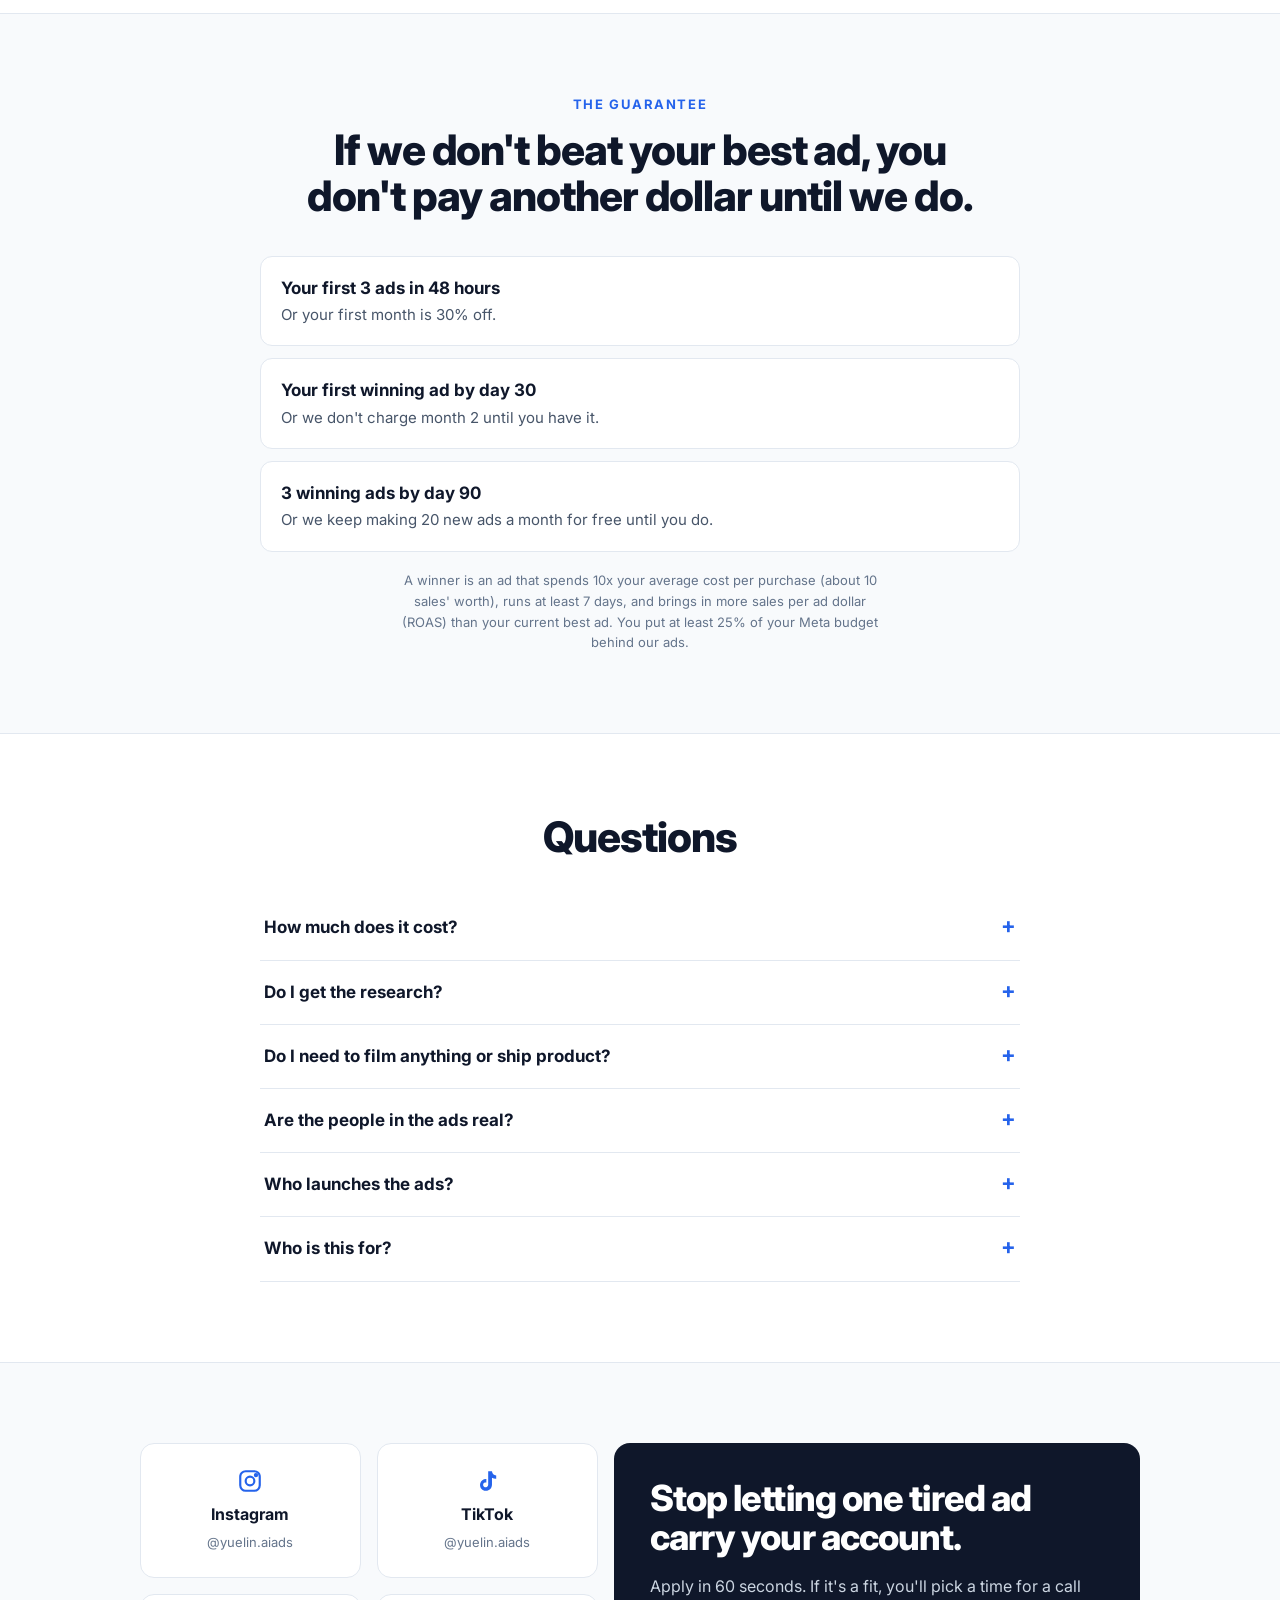
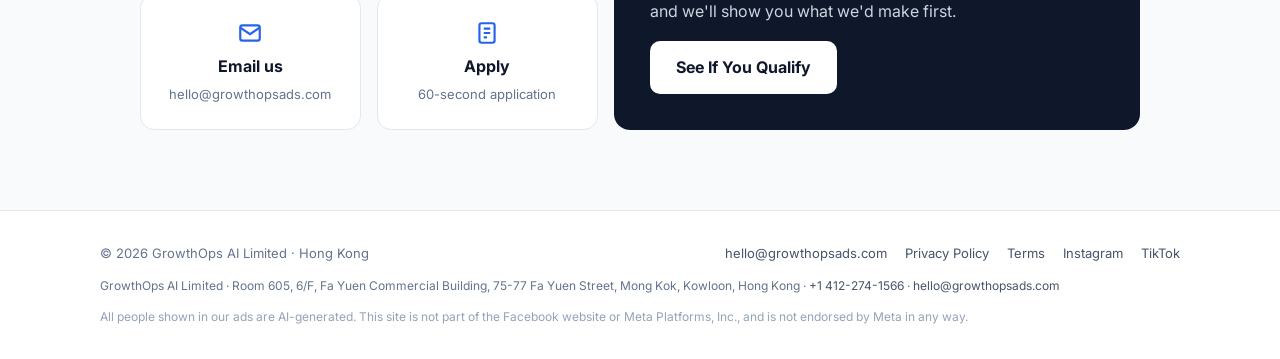
==== commit ebc4c1d7: "Homepage examples: drop Our own ads tab (singing ads stay first in Brand ads, no duplicates) Co-Auth" ====
--- a/index.html
+++ b/index.html
@@ -4,7 +4,7 @@
 <meta property="og:title" content="GrowthOps AI · 3 winning video ads in 90 days">
 <meta property="og:description" content="20 new AI video ads a month, built on research into your market and what's winning in your niche. Your first 3 are free.">
 <meta property="og:image" content="https://assets.cdn.filesafe.space/vjYn6JWwqqvbUFm8tBEt/media/6ae0801b2d54004a64395b63.jpg">
-<link rel="icon" href="logo.svg" type="image/svg+xml">
+<link rel="icon" href="favicon.ico" sizes="any"><link rel="icon" href="favicon.svg" type="image/svg+xml"><link rel="apple-touch-icon" href="apple-touch-icon.png">
 <link rel="preconnect" href="https://fonts.googleapis.com"><link href="https://fonts.googleapis.com/css2?family=Inter:wght@400;500;600;700;800&display=swap" rel="stylesheet">
 <link rel="stylesheet" href="site.css">
 <style>
@@ -94,7 +94,7 @@
   <div class="eyebrow">Real ads, made with AI</div>
   <h2>See examples of what you'll get</h2>
   <p class="lead">Singing ads, mini-dramas, claymation, street interviews, AI avatars and AI creators. Every format below was made by our team without a single camera.</p>
-  <div class="tabs" role="tablist"><button class="on" data-for="brand">Brand ads</button><button data-for="own">Our own ads</button><button data-for="creators">AI creators</button></div>
+  <div class="tabs" role="tablist"><button class="on" data-for="brand">Brand ads</button><button data-for="creators">AI creators</button></div>
   <div class="grid" data-tab="brand">
     <figure><video controls playsinline preload="none" poster="https://assets.cdn.filesafe.space/vjYn6JWwqqvbUFm8tBEt/media/6ae0801b2d54004a64395b63.jpg" src="https://assets.cdn.filesafe.space/vjYn6JWwqqvbUFm8tBEt/media/6ae07edad542268bb45ffb23.mp4"></video><figcaption>Singing ad<span>Our own ad for GrowthOps</span></figcaption></figure>
     <figure><video controls playsinline preload="none" poster="https://assets.cdn.filesafe.space/vjYn6JWwqqvbUFm8tBEt/media/6ae0801bc62ddbd638d39a1c.jpg" src="https://assets.cdn.filesafe.space/vjYn6JWwqqvbUFm8tBEt/media/6ae07edac62ddbd638d3839a.mp4"></video><figcaption>Singing ad<span>Holiday version</span></figcaption></figure>
@@ -104,20 +104,13 @@
     <figure><video controls playsinline preload="none" poster="https://assets.cdn.filesafe.space/vjYn6JWwqqvbUFm8tBEt/media/6adb352d55feecaeeac7d639.jpg" src="https://assets.cdn.filesafe.space/vjYn6JWwqqvbUFm8tBEt/media/6adb3598a0c3fa1f7d927e2e.mp4"></video><figcaption>Mini-drama<span>Office story</span></figcaption></figure>
     <figure><video controls playsinline preload="none" poster="https://assets.cdn.filesafe.space/vjYn6JWwqqvbUFm8tBEt/media/6adb352da0c3fa1f7d9270f3.jpg" src="https://assets.cdn.filesafe.space/vjYn6JWwqqvbUFm8tBEt/media/6adb35803699fd27a0b42dfd.mp4"></video><figcaption>AI avatar<span>Talking head + motion graphics</span></figcaption></figure>
   </div>
-  <div class="grid" data-tab="own" hidden>
-    <figure><video controls playsinline preload="none" poster="https://assets.cdn.filesafe.space/vjYn6JWwqqvbUFm8tBEt/media/6ae0801b2d54004a64395b63.jpg" src="https://assets.cdn.filesafe.space/vjYn6JWwqqvbUFm8tBEt/media/6ae07edad542268bb45ffb23.mp4"></video><figcaption>Singing ad<span>GrowthOps</span></figcaption></figure>
-    <figure><video controls playsinline preload="none" poster="https://assets.cdn.filesafe.space/vjYn6JWwqqvbUFm8tBEt/media/6ae0801bc62ddbd638d39a1c.jpg" src="https://assets.cdn.filesafe.space/vjYn6JWwqqvbUFm8tBEt/media/6ae07edac62ddbd638d3839a.mp4"></video><figcaption>Seasonal singing ad<span>GrowthOps</span></figcaption></figure>
-    <figure><video controls playsinline preload="none" poster="https://assets.cdn.filesafe.space/vjYn6JWwqqvbUFm8tBEt/media/6ae0801be477f470ce975f6d.jpg" src="https://assets.cdn.filesafe.space/vjYn6JWwqqvbUFm8tBEt/media/6ae07eda36aa4a07e8013759.mp4"></video><figcaption>Founder-style talking ad<span>GrowthOps</span></figcaption></figure>
-    <figure><video controls playsinline preload="none" poster="https://assets.cdn.filesafe.space/vjYn6JWwqqvbUFm8tBEt/media/6ae0801be477f470ce975f6e.jpg" src="https://assets.cdn.filesafe.space/vjYn6JWwqqvbUFm8tBEt/media/6ae07eda36aa4a07e8013764.mp4"></video><figcaption>Street interview<span>GrowthOps</span></figcaption></figure>
-    <figure><video controls playsinline preload="none" poster="https://assets.cdn.filesafe.space/vjYn6JWwqqvbUFm8tBEt/media/6ae0801b9c1511d5b9fd9b8f.jpg" src="https://assets.cdn.filesafe.space/vjYn6JWwqqvbUFm8tBEt/media/6ae07eda736386d0dc0298bb.mp4"></video><figcaption>Animated story ad<span>GrowthOps</span></figcaption></figure>
-  </div>
   <div class="grid" data-tab="creators" hidden>
     <figure><video controls playsinline preload="none" poster="https://assets.cdn.filesafe.space/vjYn6JWwqqvbUFm8tBEt/media/6adb352da0c3fa1f7d9270f1.jpg" src="https://assets.cdn.filesafe.space/vjYn6JWwqqvbUFm8tBEt/media/6adb35a155feecaeeac7e3b9.mp4"></video><figcaption>AI creator<span>Couple dance</span></figcaption></figure>
     <figure><video controls playsinline preload="none" poster="https://assets.cdn.filesafe.space/vjYn6JWwqqvbUFm8tBEt/media/6adb352e55feecaeeac7d682.jpg" src="https://assets.cdn.filesafe.space/vjYn6JWwqqvbUFm8tBEt/media/6adb35a4a0c3fa1f7d927f69.mp4"></video><figcaption>AI creator<span>Group trend</span></figcaption></figure>
     <figure><video controls playsinline preload="none" poster="https://assets.cdn.filesafe.space/vjYn6JWwqqvbUFm8tBEt/media/6adb352e55feecaeeac7d683.jpg" src="https://assets.cdn.filesafe.space/vjYn6JWwqqvbUFm8tBEt/media/6adb35a7fdcb71bb82916957.mp4"></video><figcaption>AI creator<span>Lifestyle</span></figcaption></figure>
     <figure><video controls playsinline preload="none" poster="https://assets.cdn.filesafe.space/vjYn6JWwqqvbUFm8tBEt/media/6adb352ea0c3fa1f7d927130.jpg" src="https://assets.cdn.filesafe.space/vjYn6JWwqqvbUFm8tBEt/media/6adb35aca0c3fa1f7d928025.mp4"></video><figcaption>AI creator<span>Fitness</span></figcaption></figure>
   </div>
-  <p class="note">Every person shown is AI-generated. "Demo" ads are samples we made to show the format. "Our own ads" run on GrowthOps' Meta account. None of these are client results.</p>
+  <p class="note">Every person shown is AI-generated. "Demo" ads are samples we made to show the format. The singing ads are our own ads for GrowthOps. None of these are client results.</p>
   <p class="ig-line">New ads every week on <a href="https://www.instagram.com/yuelin.aiads/" target="_blank" rel="noopener">Instagram</a> and <a href="https://www.tiktok.com/@yuelin.aiads" target="_blank" rel="noopener">TikTok</a>: @yuelin.aiads</p>
 </div></section>
 
